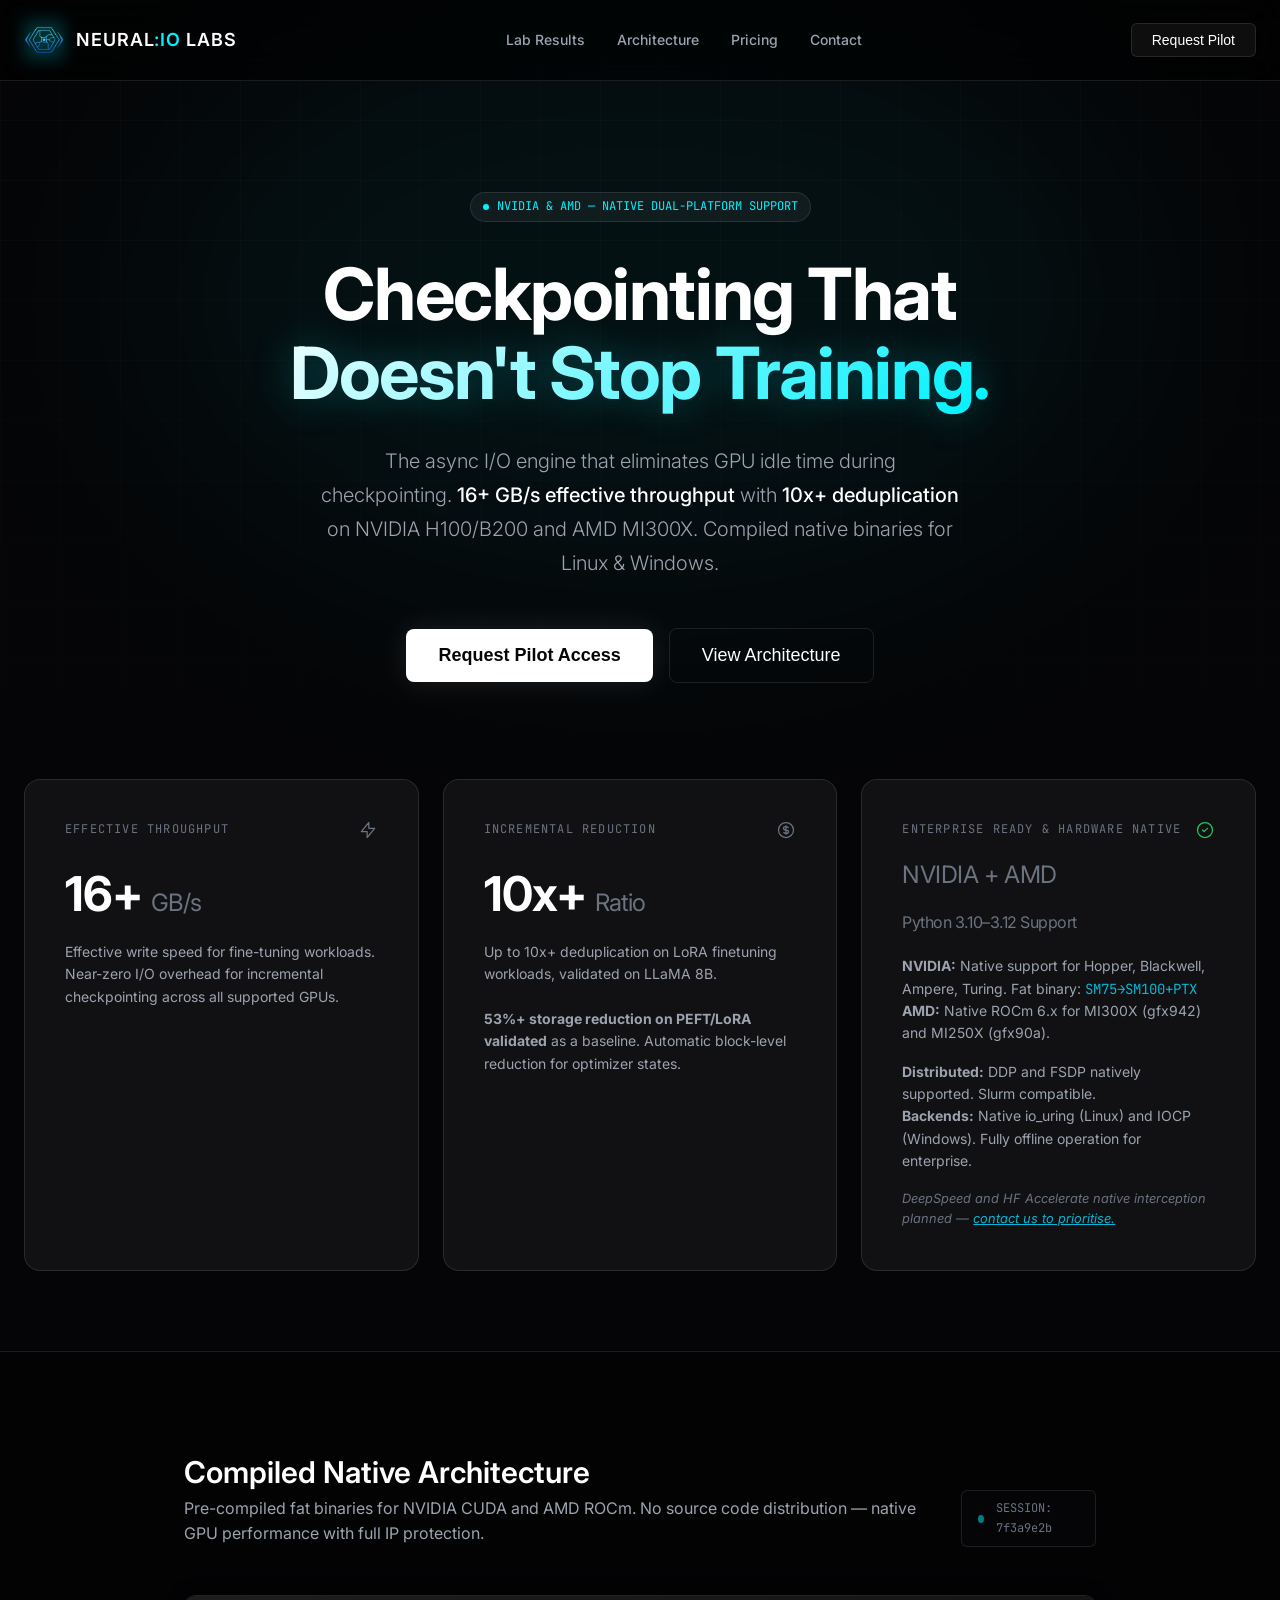
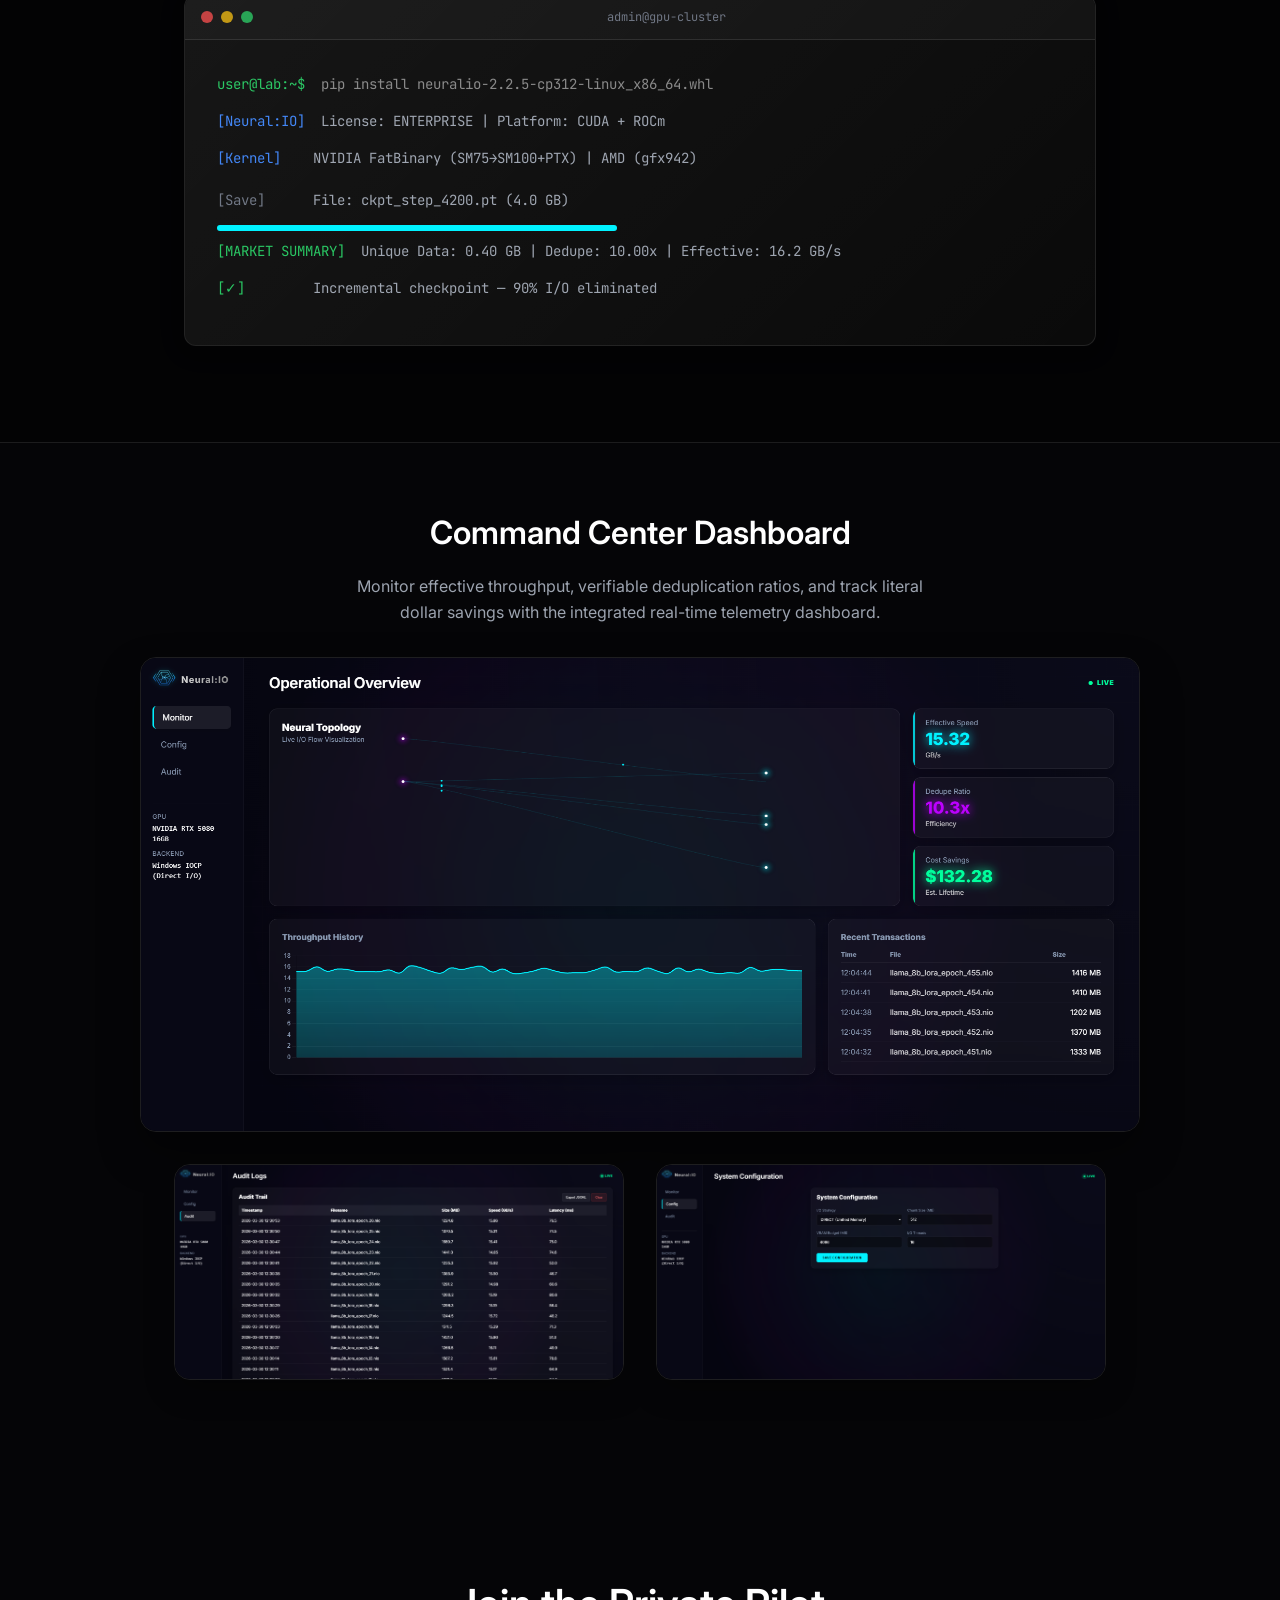
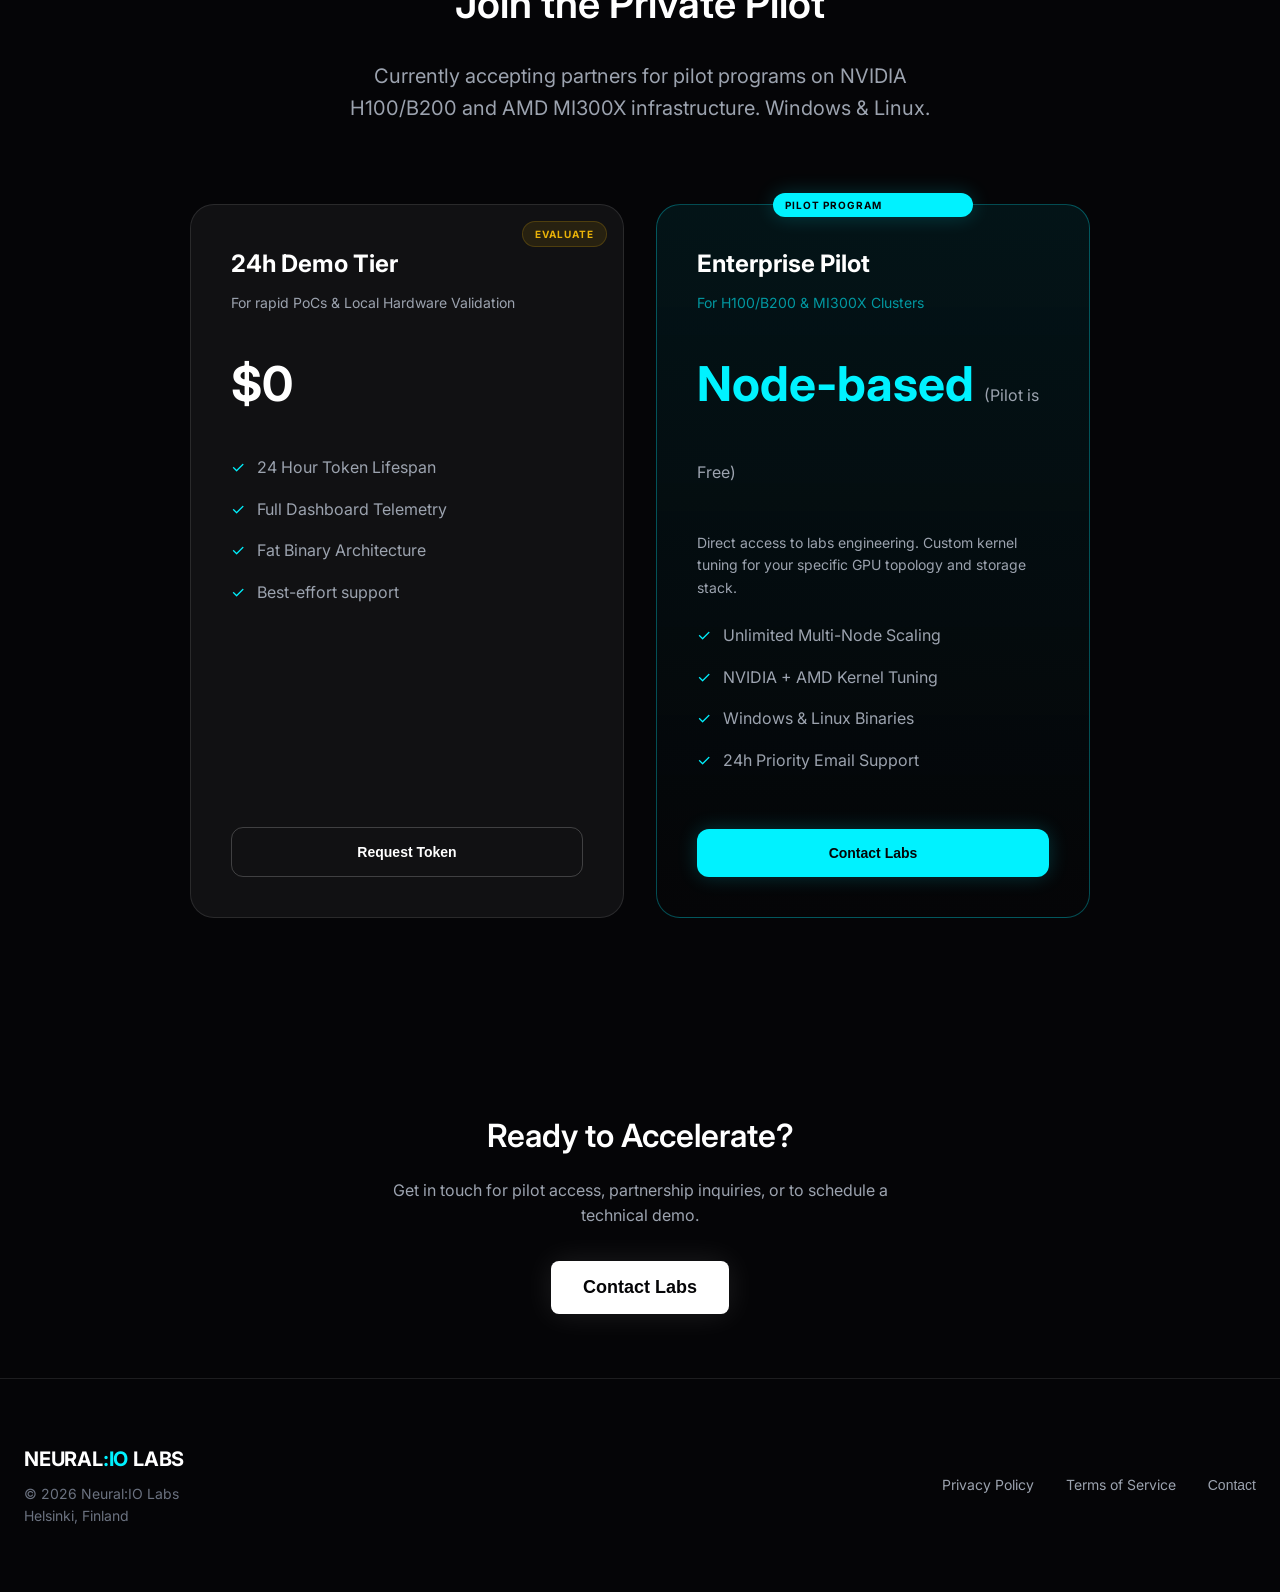
==== index.html @ aef95367 "Fix hero headline, add neuralio.disable/enable(), NEURALIO_DEBUG=1 mode" ====
<!DOCTYPE html>
<html lang="en">

<head>
    <meta charset="UTF-8">
    <meta name="viewport" content="width=device-width, initial-scale=1.0">
    <meta name="description"
        content="Neural:IO — GPU-accelerated checkpointing for AI training. 16+ GB/s effective throughput with 10x deduplication. Native support for NVIDIA (A100–B200), AMD MI300X, Windows & Linux.">
    <meta name="keywords"
        content="AI infrastructure, GPU checkpointing, H100, Blackwell, MI300X, ROCm, AMD, machine learning, deep learning, PyTorch, checkpoint deduplication, Windows GPU">
    <meta name="author" content="Neural:IO Labs">
    <meta name="robots" content="index, follow">

    <!-- Open Graph / Social -->
    <meta property="og:type" content="website">
    <meta property="og:title" content="Neural:IO Labs | The I/O Engine for AI">
    <meta property="og:description"
        content="GPU-accelerated checkpointing with 16+ GB/s effective throughput and 10x deduplication. NVIDIA & AMD native. Windows & Linux.">
    <meta property="og:image" content="assets/og-image.png">

    <!-- Twitter -->
    <meta name="twitter:card" content="summary_large_image">
    <meta name="twitter:title" content="Neural:IO Labs | The I/O Engine for AI">
    <meta name="twitter:description"
        content="16+ GB/s effective checkpointing. 10x deduplication. NVIDIA & AMD native. Zero training overhead.">

    <title>Neural:IO Labs | The I/O Engine for AI</title>

    <!-- Favicon -->
    <link rel="icon" type="image/png" href="assets/logo.png">

    <!-- Fonts -->
    <link rel="preconnect" href="https://fonts.googleapis.com">
    <link rel="preconnect" href="https://fonts.gstatic.com" crossorigin>
    <link
        href="https://fonts.googleapis.com/css2?family=Inter:wght@300;400;500;600;700&family=JetBrains+Mono:wght@400;500&display=swap"
        rel="stylesheet">

    <!-- Styles -->
    <link rel="stylesheet" href="css/style.css">

    <!-- Lightbox Styles -->
    <style>
        .lightbox-overlay {
            display: none;
            position: fixed;
            inset: 0;
            z-index: 9999;
            background: rgba(0, 0, 0, 0.92);
            backdrop-filter: blur(6px);
            align-items: center;
            justify-content: center;
        }
        .lightbox-overlay.active {
            display: flex;
        }
        .lightbox-img-wrap {
            position: relative;
            max-width: min(92vw, 1200px);
            max-height: 90vh;
            display: flex;
            align-items: center;
            justify-content: center;
        }
        .lightbox-img-wrap img {
            max-width: 100%;
            max-height: 88vh;
            border-radius: 0.75rem;
            border: 1px solid rgba(255,255,255,0.15);
            box-shadow: 0 30px 80px rgba(0,0,0,0.6);
            object-fit: contain;
            user-select: none;
        }
        .lightbox-close {
            position: fixed;
            top: 1rem;
            right: 1.2rem;
            background: rgba(255,255,255,0.1);
            border: 1px solid rgba(255,255,255,0.2);
            color: #fff;
            font-size: 1.6rem;
            line-height: 1;
            width: 2.5rem;
            height: 2.5rem;
            border-radius: 50%;
            cursor: pointer;
            display: flex;
            align-items: center;
            justify-content: center;
            transition: background 0.2s;
            z-index: 10001;
        }
        .lightbox-close:hover { background: rgba(255,255,255,0.22); }
        .lightbox-arrow {
            position: fixed;
            top: 50%;
            transform: translateY(-50%);
            background: rgba(255,255,255,0.08);
            border: 1px solid rgba(255,255,255,0.18);
            color: #fff;
            font-size: 1.8rem;
            width: 3rem;
            height: 3rem;
            border-radius: 50%;
            cursor: pointer;
            display: flex;
            align-items: center;
            justify-content: center;
            transition: background 0.2s;
            z-index: 10001;
            user-select: none;
        }
        .lightbox-arrow:hover { background: rgba(255,255,255,0.2); }
        .lightbox-prev { left: 0.8rem; }
        .lightbox-next { right: 0.8rem; }
        .lightbox-counter {
            position: fixed;
            bottom: 1.2rem;
            left: 50%;
            transform: translateX(-50%);
            color: rgba(255,255,255,0.5);
            font-size: 0.85rem;
            letter-spacing: 0.05em;
            font-family: 'JetBrains Mono', monospace;
        }
        .gallery-img {
            cursor: zoom-in;
            transition: transform 0.15s, box-shadow 0.15s;
        }
        .gallery-img:hover {
            transform: scale(1.015);
            box-shadow: 0 20px 50px rgba(0,0,0,0.5) !important;
        }
        @media (max-width: 600px) {
            .lightbox-arrow { width: 2.4rem; height: 2.4rem; font-size: 1.4rem; }
            .lightbox-prev { left: 0.3rem; }
            .lightbox-next { right: 0.3rem; }
        }
    </style>
</head>

<body>
    <!-- Background Effects -->
    <div class="bg-grid"></div>
    <div class="bg-glow"></div>

    <!-- Navigation -->
    <nav class="nav">
        <div class="nav-container">
            <a href="#" class="nav-logo">
                <div class="nav-logo-icon">
                    <div class="nav-logo-glow"></div>
                    <img src="assets/logo.png" alt="Neural:IO Labs Logo">
                </div>
                <span class="nav-logo-text">NEURAL<span>:IO</span> LABS</span>
            </a>

            <div class="nav-links" id="navLinks">
                <a href="#impact">Lab Results</a>
                <a href="#technology">Architecture</a>
                <a href="#pricing">Pricing</a>
                <a href="#contact">Contact</a>
            </div>

            <button class="nav-cta" onclick="openContactModal()" data-track="nav-contact">
                Request Pilot
            </button>

            <button class="nav-mobile-toggle" id="navMobileToggle" aria-label="Toggle menu">
                <span></span>
                <span></span>
                <span></span>
            </button>
        </div>
    </nav>

    <!-- Hero Section -->
    <main class="hero">
        <div class="hero-badge">
            <span class="hero-badge-dot"></span>
            NVIDIA & AMD — NATIVE DUAL-PLATFORM SUPPORT
        </div>

        <h1 class="hero-title">
            Checkpointing That<br>
            <span class="text-gradient glow-text">Doesn't Stop Training.</span>
        </h1>

        <p class="hero-subtitle">
            The async I/O engine that eliminates GPU idle time during checkpointing. <strong>16+ GB/s effective throughput</strong>
            with <strong>10x+ deduplication</strong> on NVIDIA H100/B200 and AMD MI300X.
            Compiled native binaries for Linux &amp; Windows.
        </p>

        <div class="hero-actions">
            <button class="btn-primary" onclick="openContactModal()" data-track="hero-cta">
                Request Pilot Access
            </button>
            <button class="btn-secondary"
                onclick="document.getElementById('technology').scrollIntoView({behavior: 'smooth'})">
                View Architecture
            </button>
        </div>

        <!-- Metrics Grid -->
        <section id="impact" class="metrics">
            <!-- Metric 1: Throughput -->
            <div class="metric-card">
                <div class="metric-header">
                    <span class="metric-label">Effective Throughput</span>
                    <svg class="metric-icon" fill="none" viewBox="0 0 24 24" stroke="currentColor">
                        <path stroke-linecap="round" stroke-linejoin="round" stroke-width="1.5"
                            d="M13 10V3L4 14h7v7l9-11h-7z" />
                    </svg>
                </div>
                <div class="metric-value">16+ <span>GB/s</span></div>
                <p class="metric-description">
                    Effective write speed for fine-tuning workloads. Near-zero I/O overhead for incremental
                    checkpointing across all supported GPUs.
                </p>
            </div>

            <!-- Metric 2: Deduplication -->
            <div class="metric-card">
                <div class="metric-header">
                    <span class="metric-label">Incremental Reduction</span>
                    <svg class="metric-icon" fill="none" viewBox="0 0 24 24" stroke="currentColor">
                        <path stroke-linecap="round" stroke-linejoin="round" stroke-width="1.5"
                            d="M12 8c-1.657 0-3 .895-3 2s1.343 2 3 2 3 .895 3 2-1.343 2-3 2m0-8c1.11 0 2.08.402 2.599 1M12 8V7m0 1v8m0 0v1m0-1c-1.11 0-2.08-.402-2.599-1M21 12a9 9 0 11-18 0 9 9 0 0118 0z" />
                    </svg>
                </div>
                <div class="metric-value">10x+ <span>Ratio</span></div>
                <p class="metric-description">
                    Up to 10x+ deduplication on LoRA finetuning workloads, validated on LLaMA 8B. <br><br>
                    <strong>53%+ storage reduction on PEFT/LoRA validated</strong> as a baseline. Automatic block-level reduction for optimizer states.
                </p>
            </div>

            <!-- Metric 3: Platform Support -->
            <div class="metric-card">
                <div class="metric-header">
                    <span class="metric-label">Enterprise Ready & Hardware Native</span>
                    <svg class="metric-icon" fill="none" viewBox="0 0 24 24" stroke="currentColor"
                        style="color: #22c55e;">
                        <path stroke-linecap="round" stroke-linejoin="round" stroke-width="1.5"
                            d="M9 12l2 2 4-4m6 2a9 9 0 11-18 0 9 9 0 0118 0z" />
                    </svg>
                </div>
                <div class="metric-value" style="font-size: 1.5rem; margin-top: 0.5rem; display: flex; gap: 1rem; flex-wrap: wrap;">
                    <span>NVIDIA + AMD</span>
                    <span style="color: #6b7280; font-size: 1rem; align-self: flex-end; padding-bottom: 0.2rem;">Python 3.10–3.12 Support</span>
                </div>
                <div class="metric-description" style="display: grid; grid-template-columns: repeat(auto-fit, minmax(250px, 1fr)); gap: 1rem; margin-top: 1rem;">
                    <div>
                        <strong>NVIDIA:</strong> Native support for Hopper, Blackwell, Ampere, Turing. Fat binary: <span style="font-family:'JetBrains Mono',monospace; color:#06b6d4;">SM75→SM100+PTX</span><br>
                        <strong>AMD:</strong> Native ROCm 6.x for MI300X (gfx942) and MI250X (gfx90a).
                    </div>
                    <div>
                        <strong>Distributed:</strong> DDP and FSDP natively supported. Slurm compatible.<br>
                        <strong>Backends:</strong> Native io_uring (Linux) and IOCP (Windows). Fully offline operation for enterprise.
                    </div>
                </div>
                <div style="margin-top: 1rem; font-size: 0.8rem; color: #6b7280;">
                    <em>DeepSpeed and HF Accelerate native interception planned — <a href="#contact" style="color:#06b6d4;">contact us to prioritise.</a></em>
                </div>
            </div>
        </section>
    </main>

    <!-- Technology Section -->
    <section id="technology" class="technology">
        <div class="technology-container">
            <div class="technology-header">
                <div>
                    <h2 class="technology-title">Compiled Native Architecture</h2>
                    <p class="technology-subtitle">Pre-compiled fat binaries for NVIDIA CUDA and AMD ROCm. No source
                        code distribution — native GPU performance with full IP protection.</p>
                </div>
                <div class="technology-log">
                    <span class="technology-log-dot"></span>
                    SESSION: 7f3a9e2b
                </div>
            </div>

            <!-- Terminal Demo -->
            <div class="terminal">
                <div class="terminal-header">
                    <div class="terminal-dots">
                        <div class="terminal-dot red"></div>
                        <div class="terminal-dot yellow"></div>
                        <div class="terminal-dot green"></div>
                    </div>
                    <span class="terminal-title">admin@gpu-cluster</span>
                </div>

                <div class="terminal-body">
                    <div class="terminal-line">
                        <span class="terminal-prompt">user@lab:~$</span>
                        <span class="terminal-command">pip install neuralio-2.2.5-cp312-linux_x86_64.whl</span>
                    </div>

                    <div class="terminal-line">
                        <span class="terminal-label blue">[Neural:IO]</span>
                        <span class="terminal-value">License: <span class="green">ENTERPRISE</span> | Platform: <span
                                class="white">CUDA + ROCm</span></span>
                    </div>

                    <div class="terminal-line">
                        <span class="terminal-label blue">[Kernel]</span>
                        <span class="terminal-value">NVIDIA FatBinary <span class="white">(SM75→SM100+PTX)</span> | AMD
                            <span class="white">(gfx942)</span></span>
                    </div>

                    <div class="terminal-line" style="margin-top: 1rem;">
                        <span class="terminal-label gray">[Save]</span>
                        <span class="terminal-value">File: <span class="cyan">ckpt_step_4200.pt</span> (4.0 GB)</span>
                    </div>

                    <div class="terminal-progress">
                        <div class="terminal-progress-bar"></div>
                    </div>

                    <div class="terminal-line">
                        <span class="terminal-label green">[MARKET SUMMARY]</span>
                        <span class="terminal-value">Unique Data: <span class="white">0.40 GB</span> | Dedupe: <span
                                class="bold">10.00x</span> | Effective: <span class="green">16.2 GB/s</span></span>
                    </div>

                    <div class="terminal-line">
                        <span class="terminal-label green">[✓]</span>
                        <span class="terminal-value">Incremental checkpoint — <span class="green">90% I/O
                                eliminated</span></span>
                    </div>
                </div>
            </div>
        </div>
    </section>

    <!-- Dashboard Section -->
    <section id="dashboard" style="padding: 4rem 1.5rem; text-align: center; max-width: 1200px; margin: 0 auto;">
        <h2 style="font-size: 2rem; font-weight: 600; margin-bottom: 1rem;">Command Center Dashboard</h2>
        <p style="color: #9ca3af; margin-bottom: 2rem; max-width: 600px; margin-left: auto; margin-right: auto;">
            Monitor effective throughput, verifiable deduplication ratios, and track literal dollar savings with the integrated real-time telemetry dashboard.
        </p>
        
        <div style="display: flex; flex-direction: column; gap: 2rem; align-items: center;">
            <img src="assets/neuralio_dashboard.png" alt="Neural:IO Live Monitor Dashboard" class="gallery-img" data-gallery="0" style="width: 100%; max-width: 1000px; border-radius: 1rem; border: 1px solid rgba(255,255,255,0.1); box-shadow: 0 20px 40px rgba(0,0,0,0.4);">
            <div style="display: flex; gap: 2rem; justify-content: center; width: 100%; max-width: 1000px; flex-wrap: wrap;">
                <img src="assets/neuralio_audit.png" alt="Neural:IO Audit Trail" class="gallery-img" data-gallery="1" style="width: 100%; max-width: 450px; border-radius: 1rem; border: 1px solid rgba(255,255,255,0.1); box-shadow: 0 10px 30px rgba(0,0,0,0.3); flex: 1 1 400px;">
                <img src="assets/neuralio_config.png" alt="Neural:IO Deep Configuration" class="gallery-img" data-gallery="2" style="width: 100%; max-width: 450px; border-radius: 1rem; border: 1px solid rgba(255,255,255,0.1); box-shadow: 0 10px 30px rgba(0,0,0,0.3); flex: 1 1 400px;">
            </div>
        </div>
    </section>

    <!-- Pricing Section -->
    <section id="pricing" class="pricing">
        <div class="pricing-header">
            <h2 class="pricing-title">Join the Private Pilot</h2>
            <p class="pricing-subtitle">Currently accepting partners for pilot programs on NVIDIA H100/B200 and AMD
                MI300X infrastructure. Windows & Linux.</p>
        </div>

        <div class="pricing-grid">
            <!-- 24h Demo Tier -->
            <div class="pricing-card">
                <span class="pricing-badge">Evaluate</span>
                <h3 class="pricing-name">24h Demo Tier</h3>
                <p class="pricing-description">For rapid PoCs & Local Hardware Validation</p>
                <div class="pricing-price">$0</div>
                <ul class="pricing-features">
                    <li>24 Hour Token Lifespan</li>
                    <li>Full Dashboard Telemetry</li>
                    <li>Fat Binary Architecture</li>
                    <li>Best-effort support</li>
                </ul>
                <button class="pricing-btn outline" onclick="openContactModal()" data-track="pricing-sandbox">
                    Request Token
                </button>
            </div>

            <!-- Enterprise Pilot -->
            <div class="pricing-card featured">
                <span class="pricing-badge">Pilot Program</span>
                <h3 class="pricing-name">Enterprise Pilot</h3>
                <p class="pricing-description">For H100/B200 & MI300X Clusters</p>
                <div class="pricing-price">Node-based <span>(Pilot is Free)</span></div>
                <p class="pricing-note">Direct access to labs engineering. Custom kernel tuning for your specific GPU
                    topology and storage stack.</p>
                <ul class="pricing-features">
                    <li>Unlimited Multi-Node Scaling</li>
                    <li>NVIDIA + AMD Kernel Tuning</li>
                    <li>Windows & Linux Binaries</li>
                    <li>24h Priority Email Support</li>
                </ul>
                <button class="pricing-btn primary" onclick="openContactModal()" data-track="pricing-enterprise">
                    Contact Labs
                </button>
            </div>
        </div>
    </section>

    <!-- Contact Section -->
    <section id="contact" style="padding: 4rem 1.5rem; text-align: center;">
        <h2 style="font-size: 2rem; font-weight: 600; margin-bottom: 1rem;">Ready to Accelerate?</h2>
        <p style="color: #9ca3af; margin-bottom: 2rem; max-width: 500px; margin-left: auto; margin-right: auto;">
            Get in touch for pilot access, partnership inquiries, or to schedule a technical demo.
        </p>
        <button class="btn-primary" onclick="openContactModal()" data-track="footer-cta" style="width: auto;">
            Contact Labs
        </button>
    </section>

    <!-- Footer -->
    <footer class="footer">
        <div class="footer-container">
            <div>
                <div class="footer-brand">NEURAL<span>:IO</span> LABS</div>
                <div class="footer-info">
                    &copy; 2026 Neural:IO Labs<br>
                    Helsinki, Finland
                </div>
            </div>
            <div class="footer-links">
                <a href="privacy.html">Privacy Policy</a>
                <a href="terms.html">Terms of Service</a>
                <button onclick="openContactModal()">Contact</button>
            </div>
        </div>
    </footer>

    <!-- Contact Modal -->
    <div id="contactModal" class="modal">
        <div class="modal-backdrop" onclick="closeContactModal()"></div>
        <div class="modal-content">
            <h3 class="modal-title">Contact Labs</h3>
            <p class="modal-subtitle">Direct line for pilot access & partnership inquiries.</p>

            <div class="modal-email" onclick="copyEmail()">
                <code id="contactEmail">tuomas@neuralio-labs.com</code>
                <svg fill="none" viewBox="0 0 24 24" stroke="currentColor">
                    <path stroke-linecap="round" stroke-linejoin="round" stroke-width="2"
                        d="M8 16H6a2 2 0 01-2-2V6a2 2 0 012-2h8a2 2 0 012 2v2m-6 12h8a2 2 0 002-2v-8a2 2 0 00-2-2h-8a2 2 0 00-2 2v8a2 2 0 002 2z" />
                </svg>
            </div>

            <div class="modal-actions">
                <a href="mailto:tuomas@neuralio-labs.com" class="modal-btn-primary">
                    Open Mail App
                </a>
                <button onclick="closeContactModal()" class="modal-btn-secondary">
                    Close
                </button>
            </div>

            <div id="copyFeedback" class="modal-feedback">Copied to clipboard!</div>
        </div>
    </div>

    <!-- Lightbox HTML -->
    <div class="lightbox-overlay" id="lightbox" role="dialog" aria-modal="true" aria-label="Image viewer">
        <button class="lightbox-close" id="lightboxClose" aria-label="Close">&times;</button>
        <button class="lightbox-arrow lightbox-prev" id="lightboxPrev" aria-label="Previous">&#8249;</button>
        <div class="lightbox-img-wrap">
            <img id="lightboxImg" src="" alt="Dashboard screenshot">
        </div>
        <button class="lightbox-arrow lightbox-next" id="lightboxNext" aria-label="Next">&#8250;</button>
        <div class="lightbox-counter" id="lightboxCounter"></div>
    </div>

    <!-- JavaScript -->
    <script src="js/main.js"></script>

    <!-- Lightbox JS -->
    <script>
    (function() {
        const images = [
            { src: 'assets/neuralio_dashboard.png', alt: 'Neural:IO Live Monitor Dashboard' },
            { src: 'assets/neuralio_audit.png',     alt: 'Neural:IO Audit Trail' },
            { src: 'assets/neuralio_config.png',    alt: 'Neural:IO Configuration' }
        ];

        let current = 0;
        const overlay   = document.getElementById('lightbox');
        const img       = document.getElementById('lightboxImg');
        const counter   = document.getElementById('lightboxCounter');
        const btnClose  = document.getElementById('lightboxClose');
        const btnPrev   = document.getElementById('lightboxPrev');
        const btnNext   = document.getElementById('lightboxNext');

        function show(idx) {
            current = (idx + images.length) % images.length;
            img.src = images[current].src;
            img.alt = images[current].alt;
            counter.textContent = (current + 1) + ' / ' + images.length;
        }

        function open(idx) {
            show(idx);
            overlay.classList.add('active');
            document.body.style.overflow = 'hidden';
        }

        function close() {
            overlay.classList.remove('active');
            document.body.style.overflow = '';
        }

        // Wire gallery images
        document.querySelectorAll('.gallery-img').forEach(function(el) {
            el.addEventListener('click', function() {
                open(parseInt(this.dataset.gallery, 10));
            });
        });

        btnClose.addEventListener('click', close);
        btnPrev.addEventListener('click', function() { show(current - 1); });
        btnNext.addEventListener('click', function() { show(current + 1); });

        // Click backdrop to close
        overlay.addEventListener('click', function(e) {
            if (e.target === overlay) close();
        });

        // Keyboard navigation
        document.addEventListener('keydown', function(e) {
            if (!overlay.classList.contains('active')) return;
            if (e.key === 'ArrowLeft')  show(current - 1);
            if (e.key === 'ArrowRight') show(current + 1);
            if (e.key === 'Escape')     close();
        });

        // Touch swipe for mobile
        let touchStartX = 0;
        overlay.addEventListener('touchstart', function(e) {
            touchStartX = e.changedTouches[0].screenX;
        }, { passive: true });
        overlay.addEventListener('touchend', function(e) {
            const dx = e.changedTouches[0].screenX - touchStartX;
            if (Math.abs(dx) > 50) dx < 0 ? show(current + 1) : show(current - 1);
        }, { passive: true });
    })();
    </script>
</body>

</html>
---- css/style.css ----
/* ============================================
   NEURAL:IO LABS - Premium Website Styles
   ============================================ */

/* === CSS Variables === */
:root {
    --color-bg: #050507;
    --color-bg-card: rgba(255, 255, 255, 0.05);
    --color-border: rgba(255, 255, 255, 0.1);
    --color-cyan: #00F2FF;
    --color-cyan-dark: #003840;
    --color-cyan-glow: rgba(0, 242, 255, 0.3);
    --color-text: #ffffff;
    --color-text-muted: #9ca3af;
    --color-text-dimmed: #6b7280;
    --font-sans: 'Inter', -apple-system, BlinkMacSystemFont, 'Segoe UI', sans-serif;
    --font-mono: 'JetBrains Mono', 'Fira Code', monospace;
    --transition-fast: 150ms ease;
    --transition-normal: 300ms ease;
    --shadow-glow: 0 0 40px var(--color-cyan-glow);
    --shadow-card: 0 4px 24px rgba(0, 0, 0, 0.4);
}

/* === Reset & Base === */
*,
*::before,
*::after {
    box-sizing: border-box;
    margin: 0;
    padding: 0;
}

html {
    scroll-behavior: smooth;
    -webkit-font-smoothing: antialiased;
    -moz-osx-font-smoothing: grayscale;
}

body {
    font-family: var(--font-sans);
    background-color: var(--color-bg);
    color: var(--color-text);
    line-height: 1.6;
    overflow-x: hidden;
}

::selection {
    background: rgba(0, 242, 255, 0.3);
}

/* === Scrollbar === */
::-webkit-scrollbar {
    width: 6px;
}

::-webkit-scrollbar-track {
    background: var(--color-bg);
}

::-webkit-scrollbar-thumb {
    background: #222;
    border-radius: 3px;
}

::-webkit-scrollbar-thumb:hover {
    background: var(--color-cyan);
}

/* === Background Effects === */
.bg-grid {
    position: fixed;
    inset: 0;
    z-index: -1;
    pointer-events: none;
    background-size: 60px 60px;
    background-image:
        linear-gradient(to right, rgba(255, 255, 255, 0.02) 1px, transparent 1px),
        linear-gradient(to bottom, rgba(255, 255, 255, 0.02) 1px, transparent 1px);
    mask-image: linear-gradient(to bottom, black 20%, transparent 100%);
    -webkit-mask-image: linear-gradient(to bottom, black 20%, transparent 100%);
}

.bg-glow {
    position: fixed;
    top: 0;
    left: 50%;
    transform: translateX(-50%);
    width: 1000px;
    height: 600px;
    background: rgba(0, 242, 255, 0.05);
    filter: blur(120px);
    border-radius: 50%;
    z-index: -1;
    pointer-events: none;
}

/* === Typography === */
.text-gradient {
    background: linear-gradient(135deg, #fff 0%, var(--color-cyan) 100%);
    -webkit-background-clip: text;
    -webkit-text-fill-color: transparent;
    background-clip: text;
}

.glow-text {
    text-shadow: var(--shadow-glow);
}

.font-mono {
    font-family: var(--font-mono);
}

/* === Navigation === */
.nav {
    position: fixed;
    top: 0;
    left: 0;
    right: 0;
    z-index: 50;
    backdrop-filter: blur(20px);
    -webkit-backdrop-filter: blur(20px);
    border-bottom: 1px solid var(--color-border);
    background: rgba(0, 0, 0, 0.6);
}

.nav-container {
    max-width: 1280px;
    margin: 0 auto;
    padding: 0 1.5rem;
    height: 80px;
    display: flex;
    justify-content: space-between;
    align-items: center;
}

.nav-logo {
    display: flex;
    align-items: center;
    gap: 0.75rem;
    cursor: pointer;
    text-decoration: none;
}

.nav-logo-icon {
    position: relative;
    width: 40px;
    height: 40px;
    display: flex;
    align-items: center;
    justify-content: center;
}

.nav-logo-glow {
    position: absolute;
    inset: 0;
    background: var(--color-cyan);
    opacity: 0.2;
    filter: blur(8px);
    transition: opacity var(--transition-normal);
}

.nav-logo:hover .nav-logo-glow {
    opacity: 1;
}

.nav-logo-icon img {
    width: 40px;
    height: 40px;
    position: relative;
    z-index: 1;
    object-fit: contain;
}

.nav-logo-text {
    font-size: 1.125rem;
    font-weight: 600;
    letter-spacing: 0.05em;
    color: #ffffff;
}

.nav-logo-text span {
    color: var(--color-cyan);
}

.nav-links {
    display: none;
    gap: 2rem;
    font-size: 0.875rem;
    font-weight: 500;
}

.nav-links a {
    color: var(--color-text-muted);
    text-decoration: none;
    transition: color var(--transition-fast);
}

.nav-links a:hover {
    color: var(--color-text);
}

.nav-links.active {
    display: flex;
    flex-direction: column;
    position: absolute;
    top: 80px;
    left: 0;
    right: 0;
    background: rgba(0, 0, 0, 0.95);
    backdrop-filter: blur(20px);
    -webkit-backdrop-filter: blur(20px);
    padding: 2rem;
    border-bottom: 1px solid var(--color-border);
    animation: slideDown 0.3s ease forwards;
}

@keyframes slideDown {
    from { opacity: 0; transform: translateY(-10px); }
    to { opacity: 1; transform: translateY(0); }
}

.nav-cta {
    padding: 0.5rem 1.25rem;
    font-size: 0.875rem;
    font-weight: 500;
    border: 1px solid var(--color-border);
    background: var(--color-bg-card);
    color: var(--color-text);
    border-radius: 6px;
    cursor: pointer;
    transition: all var(--transition-fast);
}

.nav-cta:hover {
    background: var(--color-text);
    color: var(--color-bg);
    border-color: var(--color-text);
}

/* Mobile menu toggle */
.nav-mobile-toggle {
    display: flex;
    flex-direction: column;
    gap: 5px;
    background: none;
    border: none;
    cursor: pointer;
    padding: 0.5rem;
}

.nav-mobile-toggle span {
    width: 24px;
    height: 2px;
    background: var(--color-text);
    transition: all var(--transition-fast);
}

/* === Hero Section === */
.hero {
    padding: 10rem 1.5rem 5rem;
    max-width: 1280px;
    margin: 0 auto;
    text-align: center;
}

.hero-badge {
    display: inline-flex;
    align-items: center;
    gap: 0.5rem;
    padding: 0.25rem 0.75rem;
    border-radius: 9999px;
    border: 1px solid var(--color-border);
    background: var(--color-bg-card);
    font-size: 0.75rem;
    font-family: var(--font-mono);
    color: var(--color-cyan);
    margin-bottom: 2rem;
}

.hero-badge-dot {
    width: 6px;
    height: 6px;
    border-radius: 50%;
    background: var(--color-cyan);
    animation: pulse 2s infinite;
}

@keyframes pulse {

    0%,
    100% {
        opacity: 1;
    }

    50% {
        opacity: 0.5;
    }
}

.hero-title {
    font-size: clamp(2.5rem, 8vw, 4.5rem);
    font-weight: 700;
    line-height: 1.1;
    letter-spacing: -0.02em;
    margin-bottom: 2rem;
}

.hero-subtitle {
    font-size: 1.25rem;
    color: var(--color-text-muted);
    max-width: 640px;
    margin: 0 auto 3rem;
    font-weight: 300;
    line-height: 1.7;
}

.hero-subtitle strong {
    color: var(--color-text);
    font-weight: 500;
}

.hero-actions {
    display: flex;
    flex-direction: column;
    gap: 1rem;
    justify-content: center;
    align-items: center;
    margin-bottom: 6rem;
}

.btn-primary {
    padding: 1rem 2rem;
    background: var(--color-text);
    color: var(--color-bg);
    font-weight: 600;
    font-size: 1.125rem;
    border: none;
    border-radius: 8px;
    cursor: pointer;
    transition: all var(--transition-fast);
    box-shadow: 0 0 30px rgba(255, 255, 255, 0.1);
    width: 100%;
    max-width: 300px;
}

.btn-primary:hover {
    background: #e5e5e5;
    transform: translateY(-2px);
}

.btn-secondary {
    padding: 1rem 2rem;
    background: transparent;
    color: var(--color-text);
    font-weight: 500;
    font-size: 1.125rem;
    border: 1px solid var(--color-border);
    border-radius: 8px;
    cursor: pointer;
    transition: all var(--transition-fast);
    width: 100%;
    max-width: 300px;
}

.btn-secondary:hover {
    background: var(--color-bg-card);
}

/* === Metrics Grid === */
.metrics {
    display: grid;
    grid-template-columns: 1fr;
    gap: 1.5rem;
}

.metric-card {
    padding: 2rem;
    border-radius: 1rem;
    background: var(--color-bg-card);
    border: 1px solid var(--color-border);
    transition: border-color var(--transition-normal);
    text-align: left;
}

.metric-card:hover {
    border-color: rgba(0, 242, 255, 0.2);
}

.metric-header {
    display: flex;
    justify-content: space-between;
    align-items: flex-start;
    margin-bottom: 1rem;
}

.metric-label {
    font-size: 0.75rem;
    font-family: var(--font-mono);
    text-transform: uppercase;
    letter-spacing: 0.1em;
    color: var(--color-text-dimmed);
}

.metric-icon {
    width: 20px;
    height: 20px;
    color: var(--color-text-dimmed);
    transition: color var(--transition-fast);
}

.metric-card:hover .metric-icon {
    color: var(--color-cyan);
}

.metric-value {
    font-size: 3rem;
    font-weight: 700;
    margin-bottom: 0.5rem;
    letter-spacing: -0.02em;
}

.metric-value span {
    font-size: 1.5rem;
    font-weight: 400;
    color: var(--color-text-dimmed);
}

.metric-description {
    font-size: 0.875rem;
    color: var(--color-text-muted);
    line-height: 1.6;
}

/* === Technology Section === */
.technology {
    padding: 6rem 0;
    background: rgba(0, 0, 0, 0.4);
    border-top: 1px solid var(--color-border);
    border-bottom: 1px solid var(--color-border);
}

.technology-container {
    max-width: 960px;
    margin: 0 auto;
    padding: 0 1.5rem;
}

.technology-header {
    display: flex;
    flex-direction: column;
    gap: 1.5rem;
    margin-bottom: 3rem;
}

.technology-title {
    font-size: 1.875rem;
    font-weight: 600;
}

.technology-subtitle {
    color: var(--color-text-muted);
}

.technology-log {
    display: flex;
    align-items: center;
    gap: 0.75rem;
    font-size: 0.75rem;
    font-family: var(--font-mono);
    color: var(--color-text-dimmed);
    border: 1px solid var(--color-border);
    padding: 0.5rem 1rem;
    border-radius: 6px;
    background: var(--color-bg);
    width: fit-content;
}

.technology-log-dot {
    width: 8px;
    height: 8px;
    border-radius: 50%;
    background: rgba(0, 242, 255, 0.5);
    animation: pulse 2s infinite;
}

/* Terminal */
.terminal {
    border-radius: 0.75rem;
    overflow: hidden;
    border: 1px solid var(--color-border);
    background: #0A0A0A;
    box-shadow: var(--shadow-card);
    position: relative;
}

.terminal::before {
    content: '';
    position: absolute;
    inset: 0;
    background: linear-gradient(135deg, rgba(255, 255, 255, 0.05), transparent);
    pointer-events: none;
}

.terminal-header {
    display: flex;
    align-items: center;
    padding: 0.75rem 1rem;
    background: #111;
    border-bottom: 1px solid var(--color-border);
}

.terminal-dots {
    display: flex;
    gap: 0.5rem;
}

.terminal-dot {
    width: 12px;
    height: 12px;
    border-radius: 50%;
}

.terminal-dot.red {
    background: rgba(239, 68, 68, 0.8);
}

.terminal-dot.yellow {
    background: rgba(234, 179, 8, 0.8);
}

.terminal-dot.green {
    background: rgba(34, 197, 94, 0.8);
}

.terminal-title {
    margin: 0 auto;
    font-size: 0.75rem;
    font-family: var(--font-mono);
    color: var(--color-text-dimmed);
}

.terminal-body {
    padding: 1.5rem;
    font-family: var(--font-mono);
    font-size: 0.75rem;
    line-height: 1.6;
    overflow-x: auto;
}

.terminal-line {
    display: flex;
    gap: 1rem;
    margin-bottom: 0.75rem;
}

.terminal-prompt {
    color: #22c55e;
}

.terminal-command {
    opacity: 0.5;
}

.terminal-label {
    min-width: 80px;
}

.terminal-label.blue {
    color: #3b82f6;
}

.terminal-label.gray {
    color: var(--color-text-dimmed);
}

.terminal-label.green {
    color: #22c55e;
}

.terminal-value {
    color: var(--color-text-muted);
}

.terminal-value.cyan {
    color: var(--color-cyan);
}

.terminal-value.white {
    color: var(--color-text);
}

.terminal-value.green {
    color: #22c55e;
}

.terminal-value.bold {
    font-weight: 700;
    color: var(--color-text);
}

.terminal-progress {
    position: relative;
    width: 100%;
    max-width: 400px;
    height: 6px;
    background: #1f1f1f;
    border-radius: 3px;
    overflow: hidden;
    margin: 0.5rem 0;
}

.terminal-progress-bar {
    position: absolute;
    inset: 0;
    background: var(--color-cyan);
    width: 0;
    animation: progress 1.2s ease-out forwards;
}

@keyframes progress {
    to {
        width: 100%;
    }
}

/* === Pricing Section === */
.pricing {
    padding: 8rem 1.5rem;
    max-width: 1280px;
    margin: 0 auto;
}

.pricing-header {
    text-align: center;
    margin-bottom: 5rem;
}

.pricing-title {
    font-size: 2.5rem;
    font-weight: 600;
    margin-bottom: 1.5rem;
}

.pricing-subtitle {
    font-size: 1.25rem;
    color: var(--color-text-muted);
    max-width: 640px;
    margin: 0 auto;
}

.pricing-grid {
    display: grid;
    grid-template-columns: 1fr;
    gap: 2rem;
    max-width: 900px;
    margin: 0 auto;
}

.pricing-card {
    padding: 2.5rem;
    border-radius: 1.5rem;
    background: var(--color-bg-card);
    border: 1px solid var(--color-border);
    display: flex;
    flex-direction: column;
    position: relative;
    overflow: visible;
    transition: background var(--transition-normal);
}

.pricing-card:hover {
    background: rgba(255, 255, 255, 0.08);
}

.pricing-card.featured {
    background: linear-gradient(180deg, rgba(0, 56, 64, 0.3), var(--color-bg));
    border-color: rgba(0, 242, 255, 0.3);
}

.pricing-badge {
    position: absolute;
    top: 1rem;
    right: 1rem;
    font-size: 0.625rem;
    font-weight: 700;
    letter-spacing: 0.1em;
    text-transform: uppercase;
    padding: 0.25rem 0.75rem;
    border-radius: 9999px;
    background: rgba(234, 179, 8, 0.1);
    color: #eab308;
    border: 1px solid rgba(234, 179, 8, 0.2);
}

.pricing-card.featured .pricing-badge {
    position: absolute;
    top: -12px;
    left: 50%;
    transform: translateX(-50%);
    background: var(--color-cyan);
    color: var(--color-bg);
    box-shadow: 0 0 20px rgba(0, 242, 255, 0.2);
    border: none;
}

.pricing-name {
    font-size: 1.5rem;
    font-weight: 700;
    margin-bottom: 0.5rem;
}

.pricing-description {
    font-size: 0.875rem;
    color: var(--color-text-muted);
    margin-bottom: 2rem;
}

.pricing-card.featured .pricing-description {
    color: rgba(0, 242, 255, 0.6);
}

.pricing-price {
    font-size: 3rem;
    font-weight: 700;
    margin-bottom: 2rem;
}

.pricing-card.featured .pricing-price {
    color: var(--color-cyan);
}

.pricing-price span {
    font-size: 1rem;
    font-weight: 400;
    color: var(--color-text-muted);
}

.pricing-note {
    font-size: 0.875rem;
    color: var(--color-text-muted);
    margin-bottom: 1.5rem;
}

.pricing-features {
    list-style: none;
    margin-bottom: 2.5rem;
    flex-grow: 1;
}

.pricing-features li {
    display: flex;
    align-items: center;
    gap: 0.75rem;
    margin-bottom: 1rem;
    color: var(--color-text-muted);
}

.pricing-features li::before {
    content: '✓';
    color: var(--color-cyan);
}

.pricing-btn {
    width: 100%;
    padding: 1rem;
    font-size: 0.875rem;
    font-weight: 600;
    border-radius: 0.75rem;
    cursor: pointer;
    transition: all var(--transition-fast);
    text-align: center;
    text-decoration: none;
}

.pricing-btn.outline {
    background: transparent;
    border: 1px solid rgba(255, 255, 255, 0.2);
    color: var(--color-text);
}

.pricing-btn.outline:hover {
    background: var(--color-text);
    color: var(--color-bg);
}

.pricing-btn.primary {
    background: var(--color-cyan);
    border: none;
    color: var(--color-bg);
    box-shadow: 0 0 20px rgba(0, 242, 255, 0.2);
}

.pricing-btn.primary:hover {
    background: #00dbe6;
}

/* === Footer === */
.footer {
    border-top: 1px solid var(--color-border);
    padding: 4rem 1.5rem;
}

.footer-container {
    max-width: 1280px;
    margin: 0 auto;
    display: flex;
    flex-direction: column;
    gap: 2rem;
    align-items: center;
    text-align: center;
}

.footer-brand {
    font-size: 1.25rem;
    font-weight: 700;
    letter-spacing: -0.01em;
    margin-bottom: 0.5rem;
}

.footer-brand span {
    color: var(--color-cyan);
}

.footer-info {
    font-size: 0.875rem;
    color: var(--color-text-dimmed);
    line-height: 1.6;
}

.footer-links {
    display: flex;
    gap: 2rem;
}

.footer-links a,
.footer-links button {
    font-size: 0.875rem;
    color: var(--color-text-muted);
    text-decoration: none;
    background: none;
    border: none;
    cursor: pointer;
    transition: color var(--transition-fast);
}

.footer-links a:hover,
.footer-links button:hover {
    color: var(--color-text);
}

/* === Modal === */
.modal {
    position: fixed;
    inset: 0;
    z-index: 100;
    display: none;
    align-items: center;
    justify-content: center;
}

.modal.active {
    display: flex;
}

.modal-backdrop {
    position: absolute;
    inset: 0;
    background: rgba(0, 0, 0, 0.8);
    backdrop-filter: blur(4px);
}

.modal-content {
    position: relative;
    width: 100%;
    max-width: 420px;
    margin: 1rem;
    background: #0A0A0A;
    border: 1px solid var(--color-border);
    border-radius: 1rem;
    padding: 2rem;
    box-shadow: var(--shadow-card);
}

.modal-title {
    font-size: 1.5rem;
    font-weight: 700;
    margin-bottom: 0.5rem;
}

.modal-subtitle {
    font-size: 0.875rem;
    color: var(--color-text-muted);
    margin-bottom: 1.5rem;
}

.modal-email {
    background: var(--color-bg-card);
    border: 1px solid var(--color-border);
    border-radius: 0.5rem;
    padding: 1rem;
    display: flex;
    align-items: center;
    justify-content: space-between;
    gap: 1rem;
    margin-bottom: 1.5rem;
    cursor: pointer;
    transition: border-color var(--transition-fast);
}

.modal-email:hover {
    border-color: rgba(0, 242, 255, 0.3);
}

.modal-email code {
    font-family: var(--font-mono);
    font-size: 0.875rem;
    color: var(--color-cyan);
    word-break: break-all;
}

.modal-email svg {
    width: 16px;
    height: 16px;
    color: var(--color-text-dimmed);
    flex-shrink: 0;
    transition: color var(--transition-fast);
}

.modal-email:hover svg {
    color: var(--color-text);
}

.modal-actions {
    display: flex;
    gap: 0.75rem;
}

.modal-actions a,
.modal-actions button {
    flex: 1;
    padding: 0.75rem;
    font-size: 0.875rem;
    font-weight: 600;
    border-radius: 0.5rem;
    cursor: pointer;
    text-align: center;
    text-decoration: none;
    transition: all var(--transition-fast);
}

.modal-btn-primary {
    background: var(--color-text);
    color: var(--color-bg);
    border: none;
}

.modal-btn-primary:hover {
    background: #e5e5e5;
}

.modal-btn-secondary {
    background: transparent;
    border: 1px solid var(--color-border);
    color: var(--color-text);
}

.modal-btn-secondary:hover {
    background: var(--color-bg-card);
}

.modal-feedback {
    position: absolute;
    bottom: 1rem;
    left: 50%;
    transform: translateX(-50%);
    font-size: 0.75rem;
    color: #22c55e;
    opacity: 0;
    transition: opacity var(--transition-fast);
    pointer-events: none;
}

.modal-feedback.visible {
    opacity: 1;
}

/* === Responsive === */
@media (min-width: 640px) {
    .hero-actions {
        flex-direction: row;
    }

    .btn-primary,
    .btn-secondary {
        width: auto;
    }

    .terminal-body {
        padding: 2rem;
        font-size: 0.875rem;
        line-height: 1.8;
    }
}

@media (min-width: 768px) {
    .nav-links {
        display: flex;
        position: static;
        flex-direction: row;
        background: transparent;
        padding: 0;
        border: none;
        animation: none;
    }

    .nav-mobile-toggle {
        display: none;
    }

    .metrics {
        grid-template-columns: repeat(3, 1fr);
    }

    .technology-header {
        flex-direction: row;
        justify-content: space-between;
        align-items: flex-end;
    }

    .pricing-grid {
        grid-template-columns: repeat(2, 1fr);
    }

    .footer-container {
        flex-direction: row;
        justify-content: space-between;
        text-align: left;
    }
}

@media (min-width: 1024px) {
    .hero {
        padding-top: 12rem;
    }

    .metric-card {
        padding: 2.5rem;
    }
}
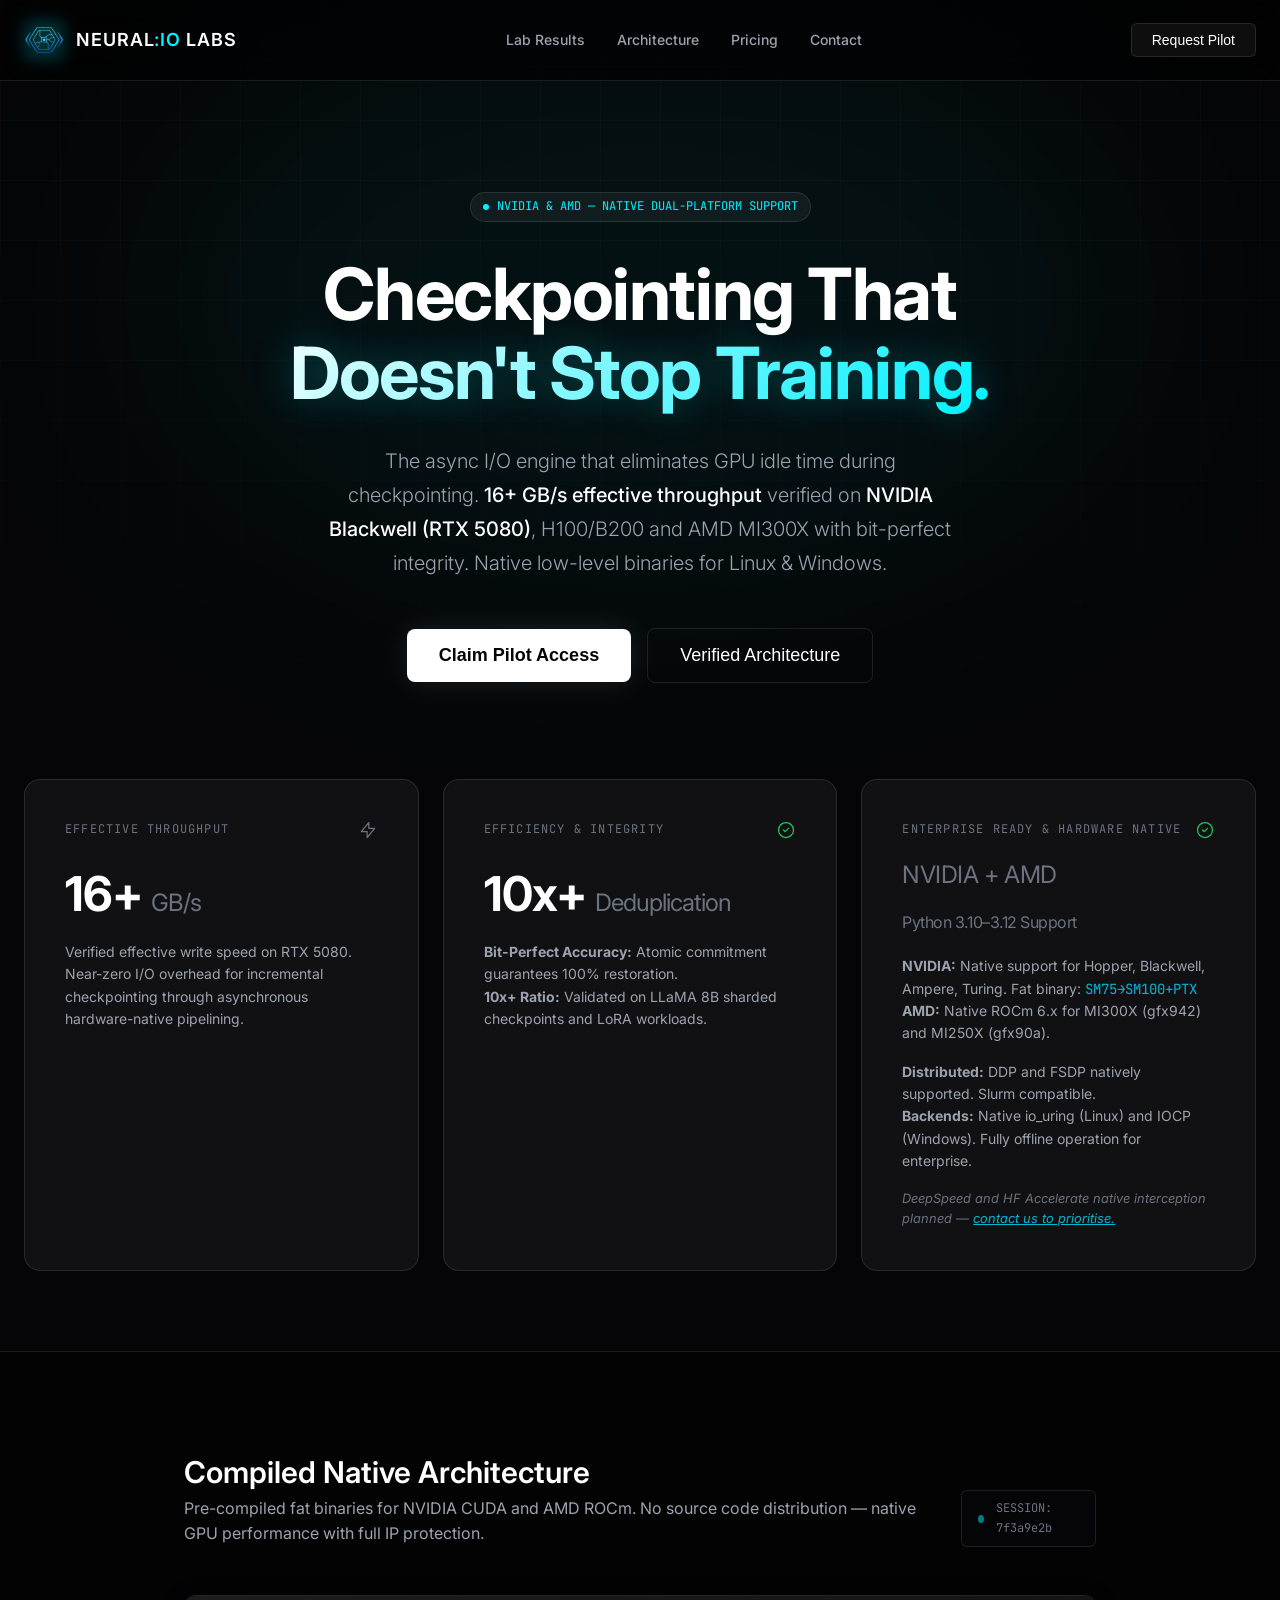
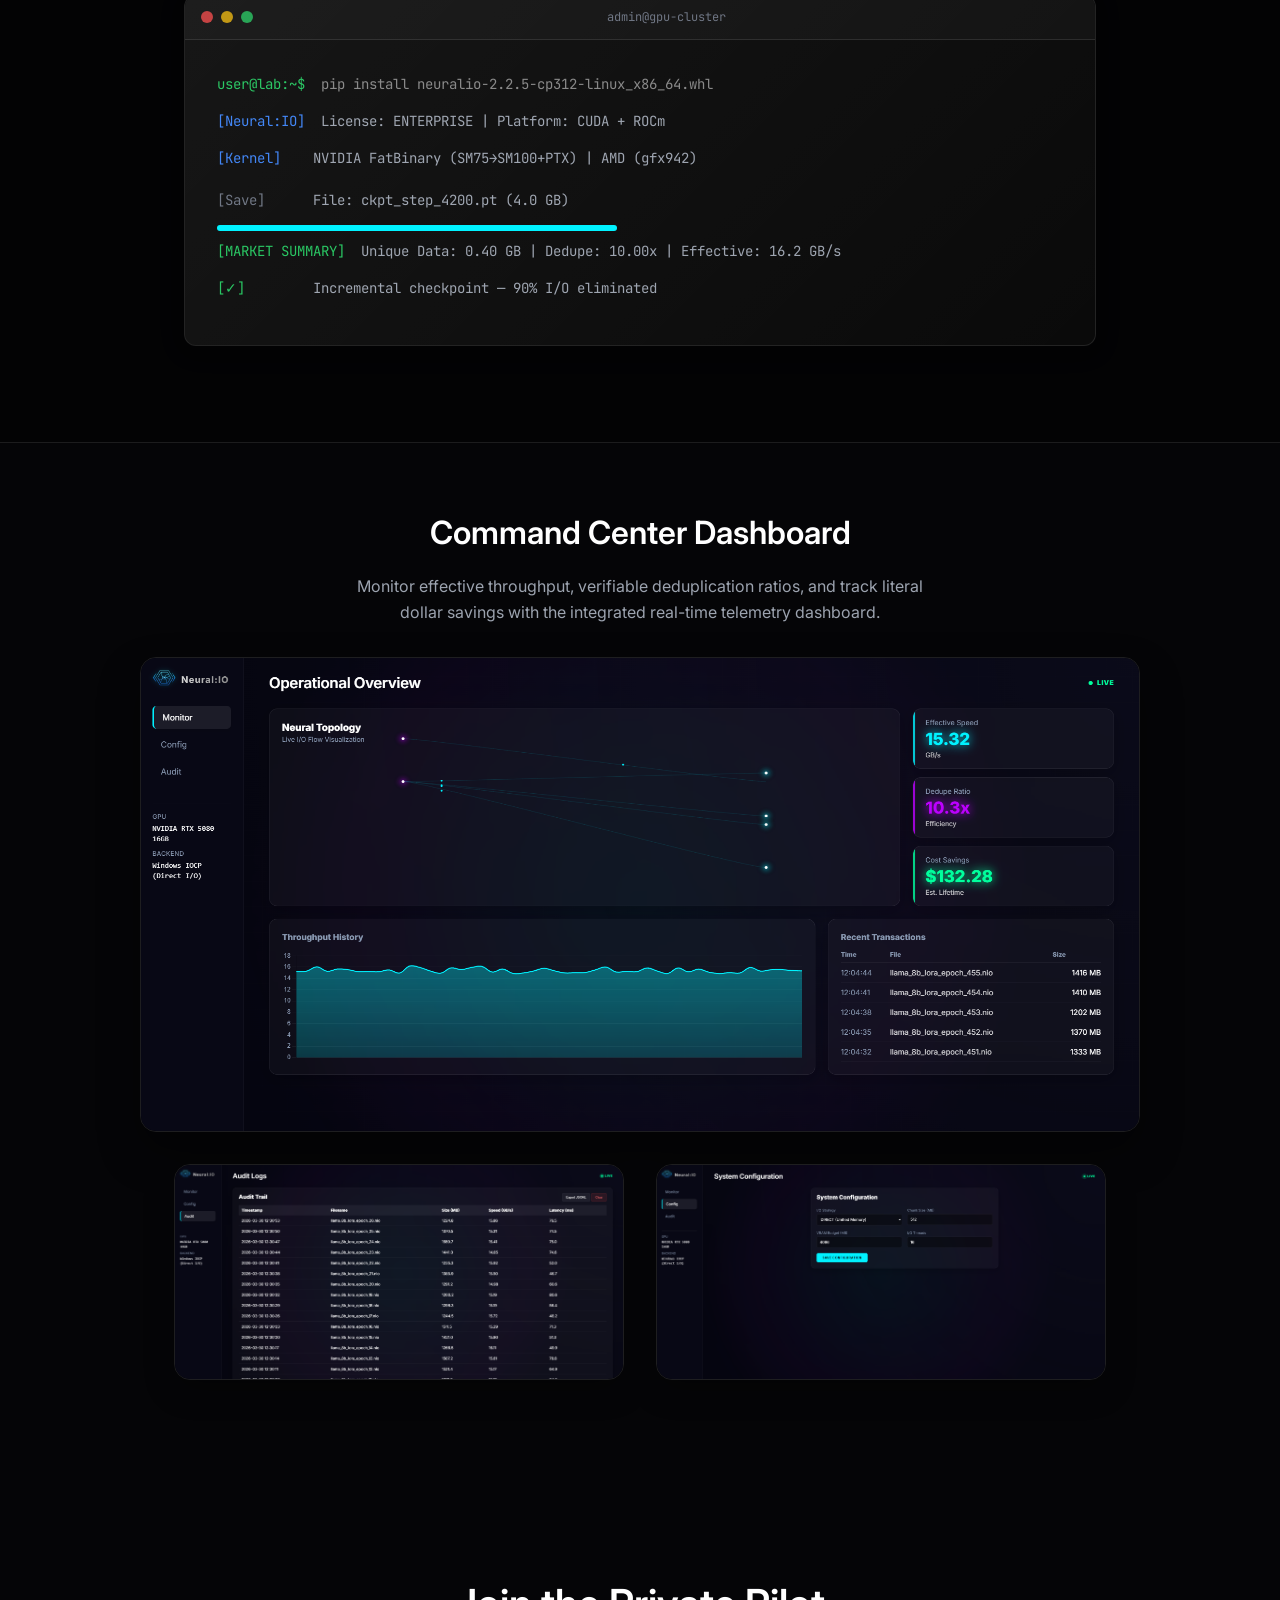
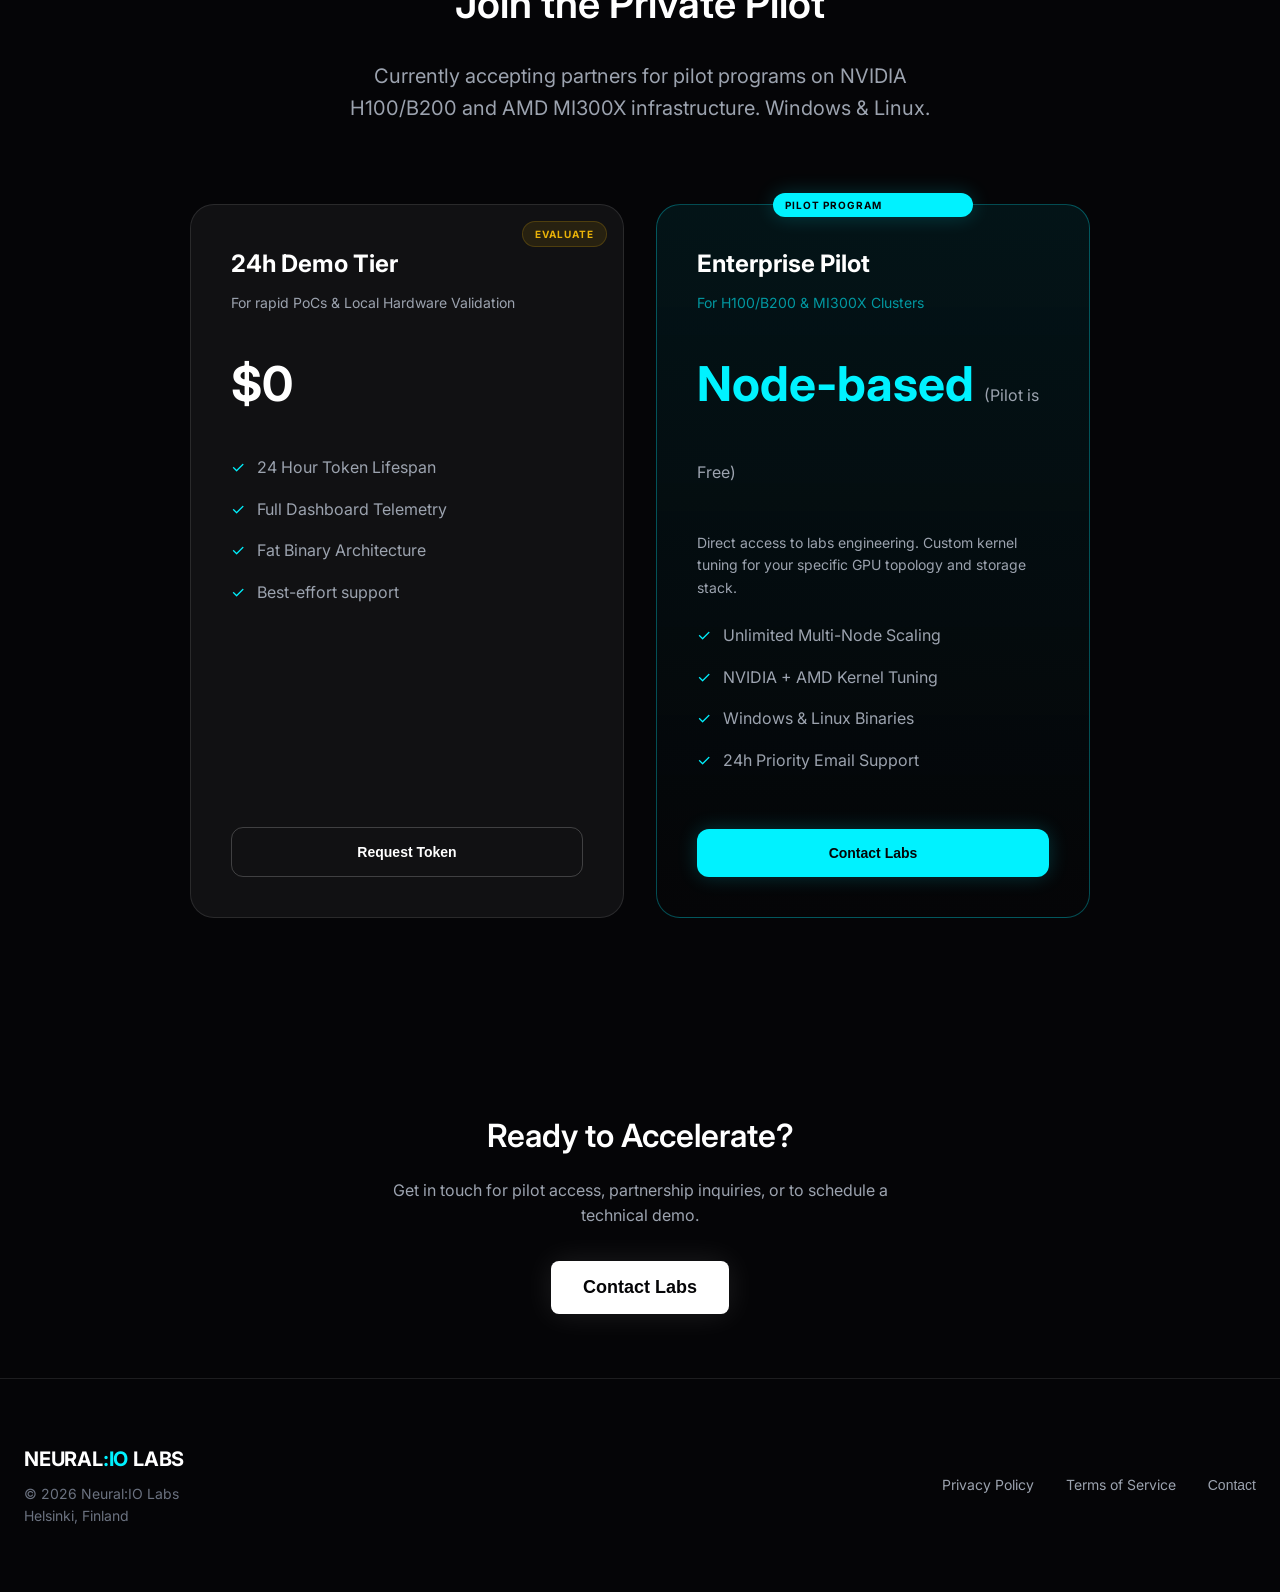
==== commit 38710566: "NeuralIO Website: Performance Metrics Sync & Style Updates (April 17, 2026)" ====
--- a/index.html
+++ b/index.html
@@ -188,17 +188,17 @@
 
         <p class="hero-subtitle">
             The async I/O engine that eliminates GPU idle time during checkpointing. <strong>16+ GB/s effective throughput</strong>
-            with <strong>10x+ deduplication</strong> on NVIDIA H100/B200 and AMD MI300X.
-            Compiled native binaries for Linux &amp; Windows.
+            verified on <strong>NVIDIA Blackwell (RTX 5080)</strong>, H100/B200 and AMD MI300X with bit-perfect integrity.
+            Native low-level binaries for Linux & Windows.
         </p>
 
         <div class="hero-actions">
             <button class="btn-primary" onclick="openContactModal()" data-track="hero-cta">
-                Request Pilot Access
+                Claim Pilot Access
             </button>
             <button class="btn-secondary"
                 onclick="document.getElementById('technology').scrollIntoView({behavior: 'smooth'})">
-                View Architecture
+                Verified Architecture
             </button>
         </div>
 
@@ -215,24 +215,24 @@
                 </div>
                 <div class="metric-value">16+ <span>GB/s</span></div>
                 <p class="metric-description">
-                    Effective write speed for fine-tuning workloads. Near-zero I/O overhead for incremental
-                    checkpointing across all supported GPUs.
+                    Verified effective write speed on RTX 5080. Near-zero I/O overhead for incremental
+                    checkpointing through asynchronous hardware-native pipelining.
                 </p>
             </div>
 
             <!-- Metric 2: Deduplication -->
             <div class="metric-card">
                 <div class="metric-header">
-                    <span class="metric-label">Incremental Reduction</span>
-                    <svg class="metric-icon" fill="none" viewBox="0 0 24 24" stroke="currentColor">
+                    <span class="metric-label">Efficiency & Integrity</span>
+                    <svg class="metric-icon" fill="none" viewBox="0 0 24 24" stroke="currentColor" style="color: #22c55e;">
                         <path stroke-linecap="round" stroke-linejoin="round" stroke-width="1.5"
-                            d="M12 8c-1.657 0-3 .895-3 2s1.343 2 3 2 3 .895 3 2-1.343 2-3 2m0-8c1.11 0 2.08.402 2.599 1M12 8V7m0 1v8m0 0v1m0-1c-1.11 0-2.08-.402-2.599-1M21 12a9 9 0 11-18 0 9 9 0 0118 0z" />
+                            d="M9 12l2 2 4-4m6 2a9 9 0 11-18 0 9 9 0 0118 0z" />
                     </svg>
                 </div>
-                <div class="metric-value">10x+ <span>Ratio</span></div>
+                <div class="metric-value">10x+ <span>Deduplication</span></div>
                 <p class="metric-description">
-                    Up to 10x+ deduplication on LoRA finetuning workloads, validated on LLaMA 8B. <br><br>
-                    <strong>53%+ storage reduction on PEFT/LoRA validated</strong> as a baseline. Automatic block-level reduction for optimizer states.
+                    <strong>Bit-Perfect Accuracy:</strong> Atomic commitment guarantees 100% restoration. <br>
+                    <strong>10x+ Ratio:</strong> Validated on LLaMA 8B sharded checkpoints and LoRA workloads.
                 </p>
             </div>
 
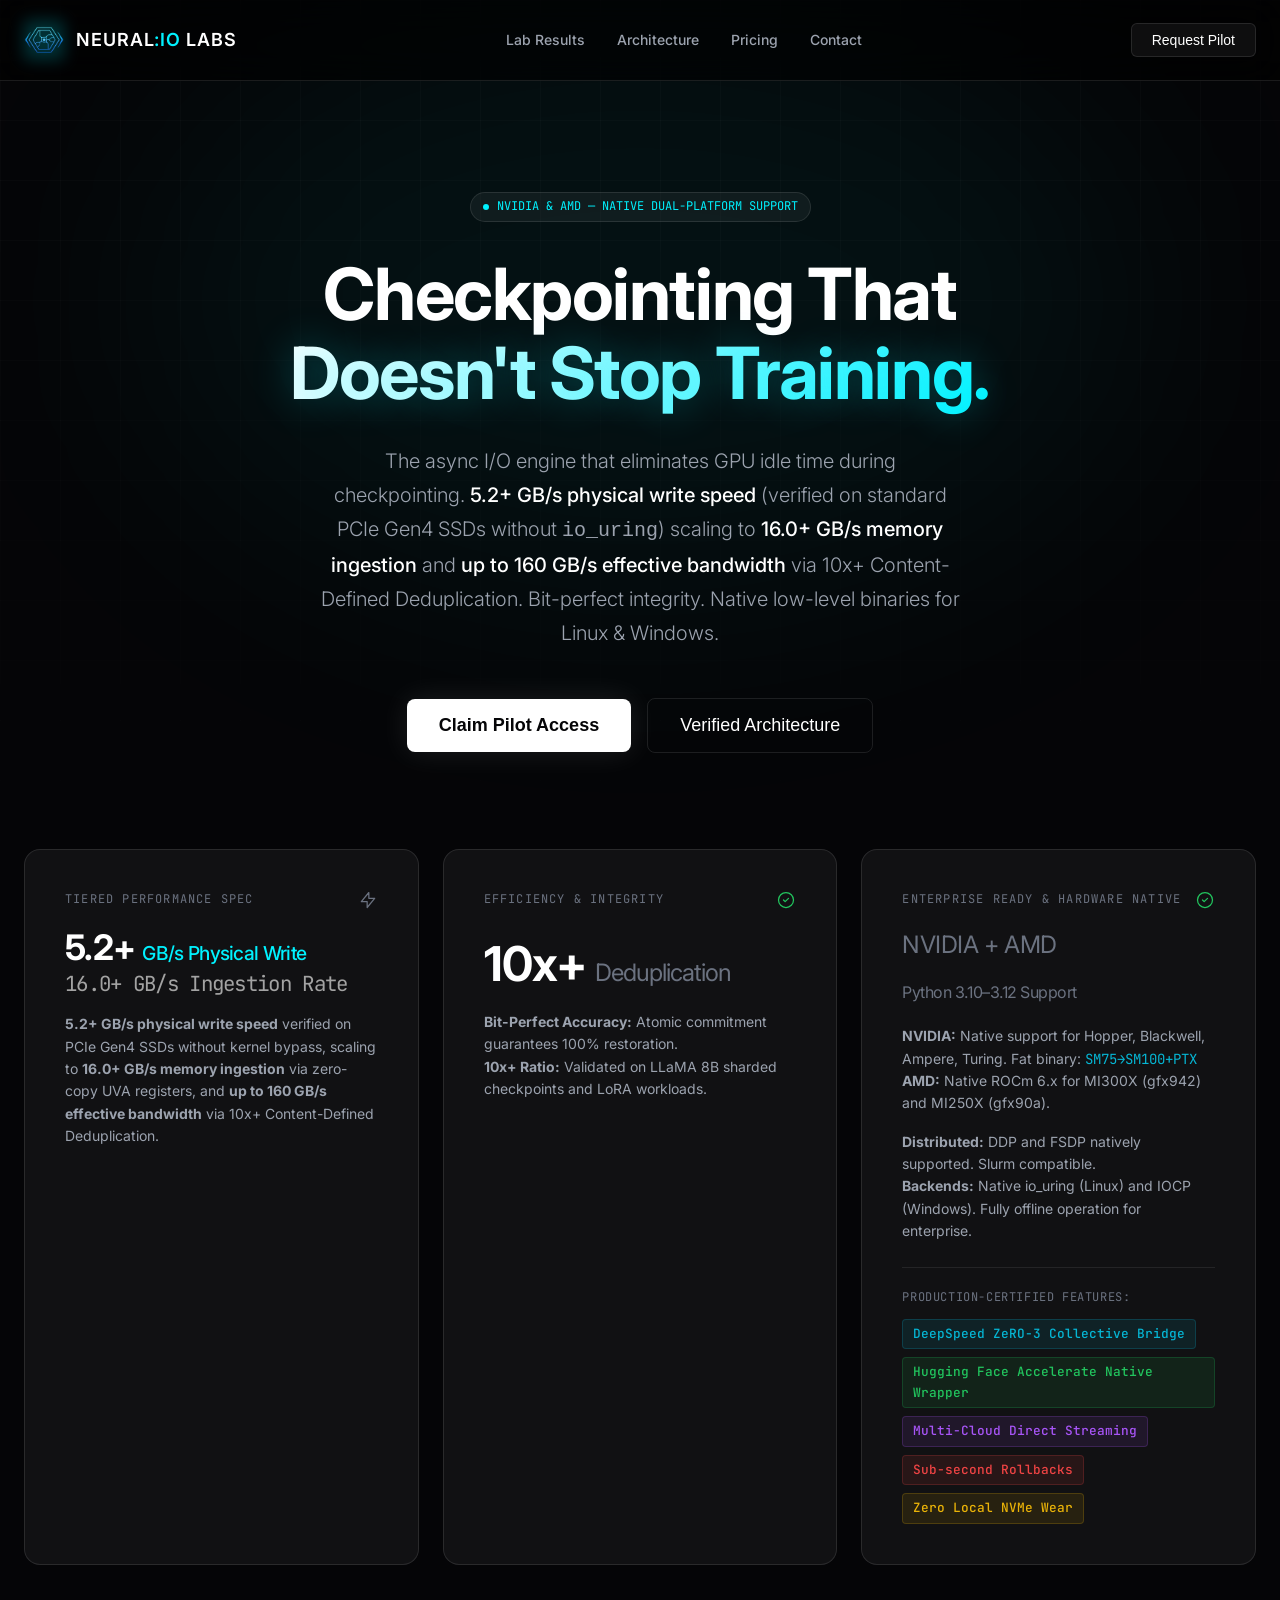
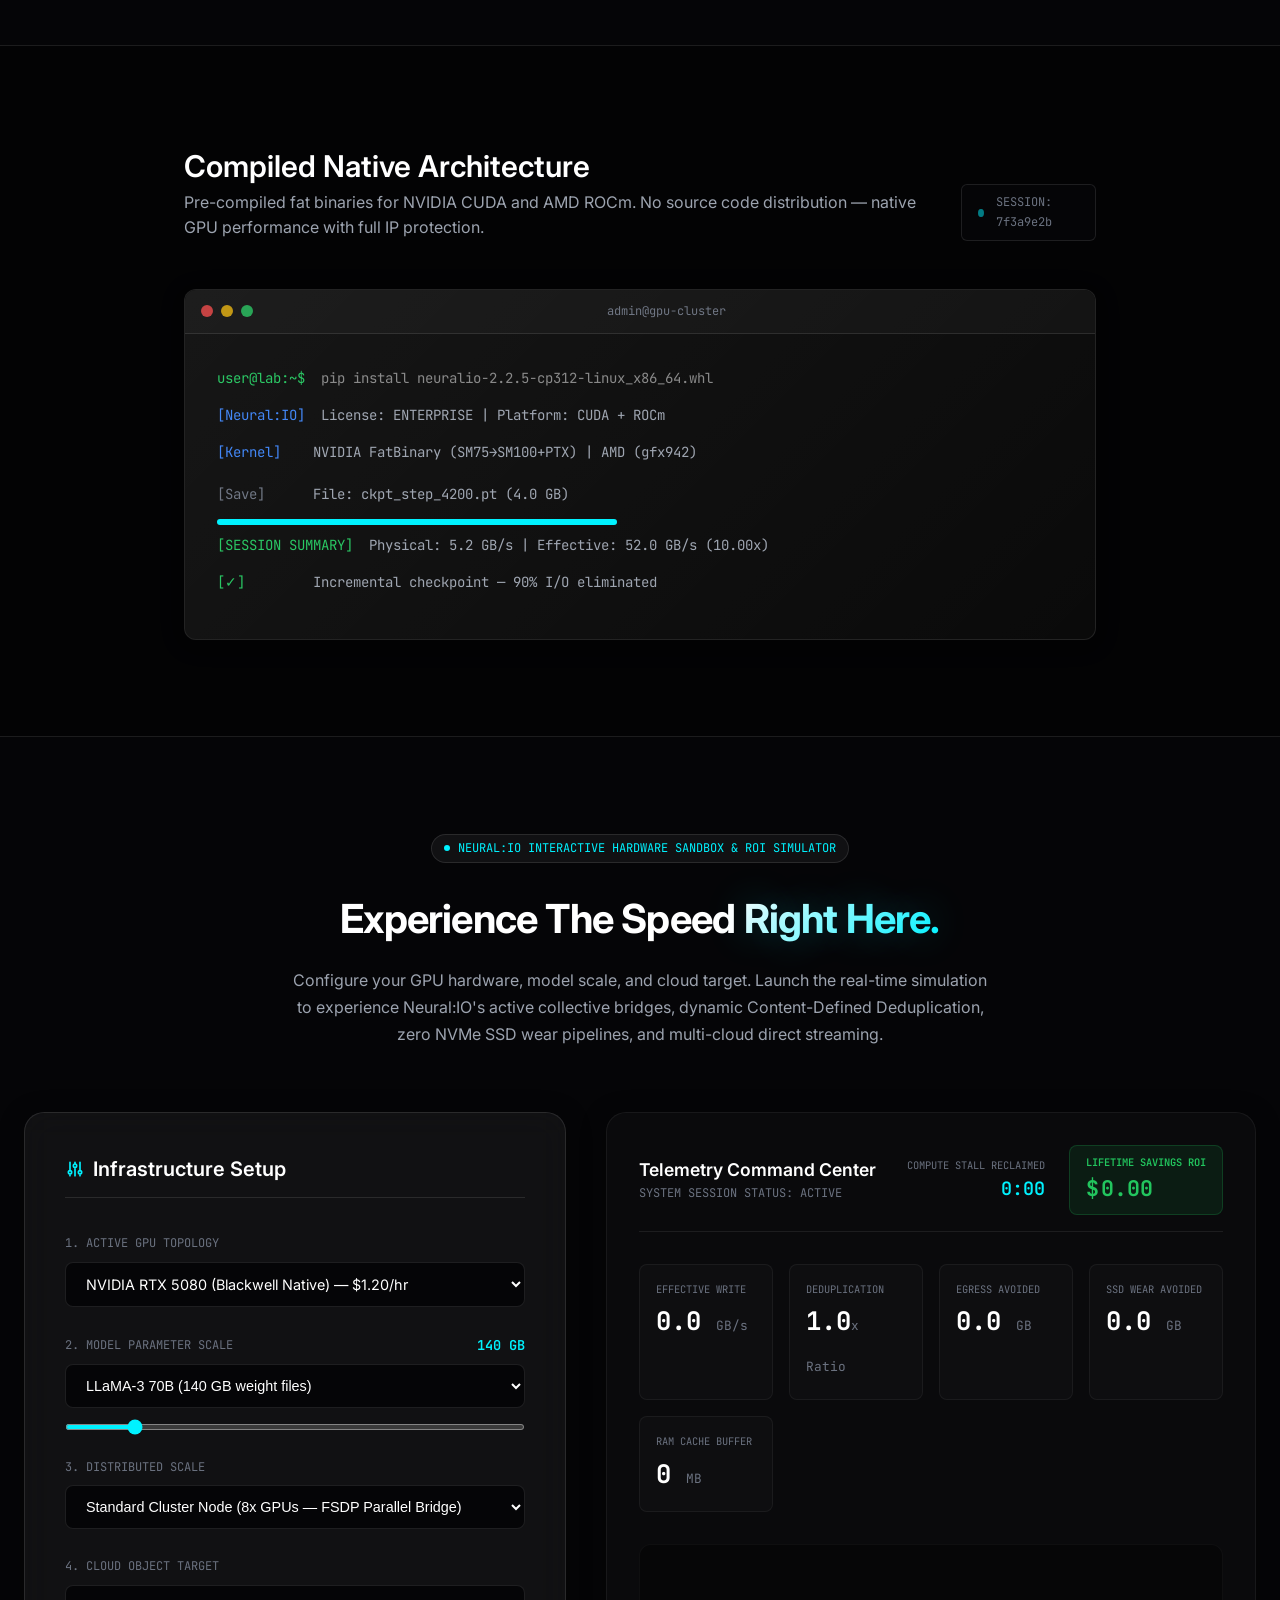
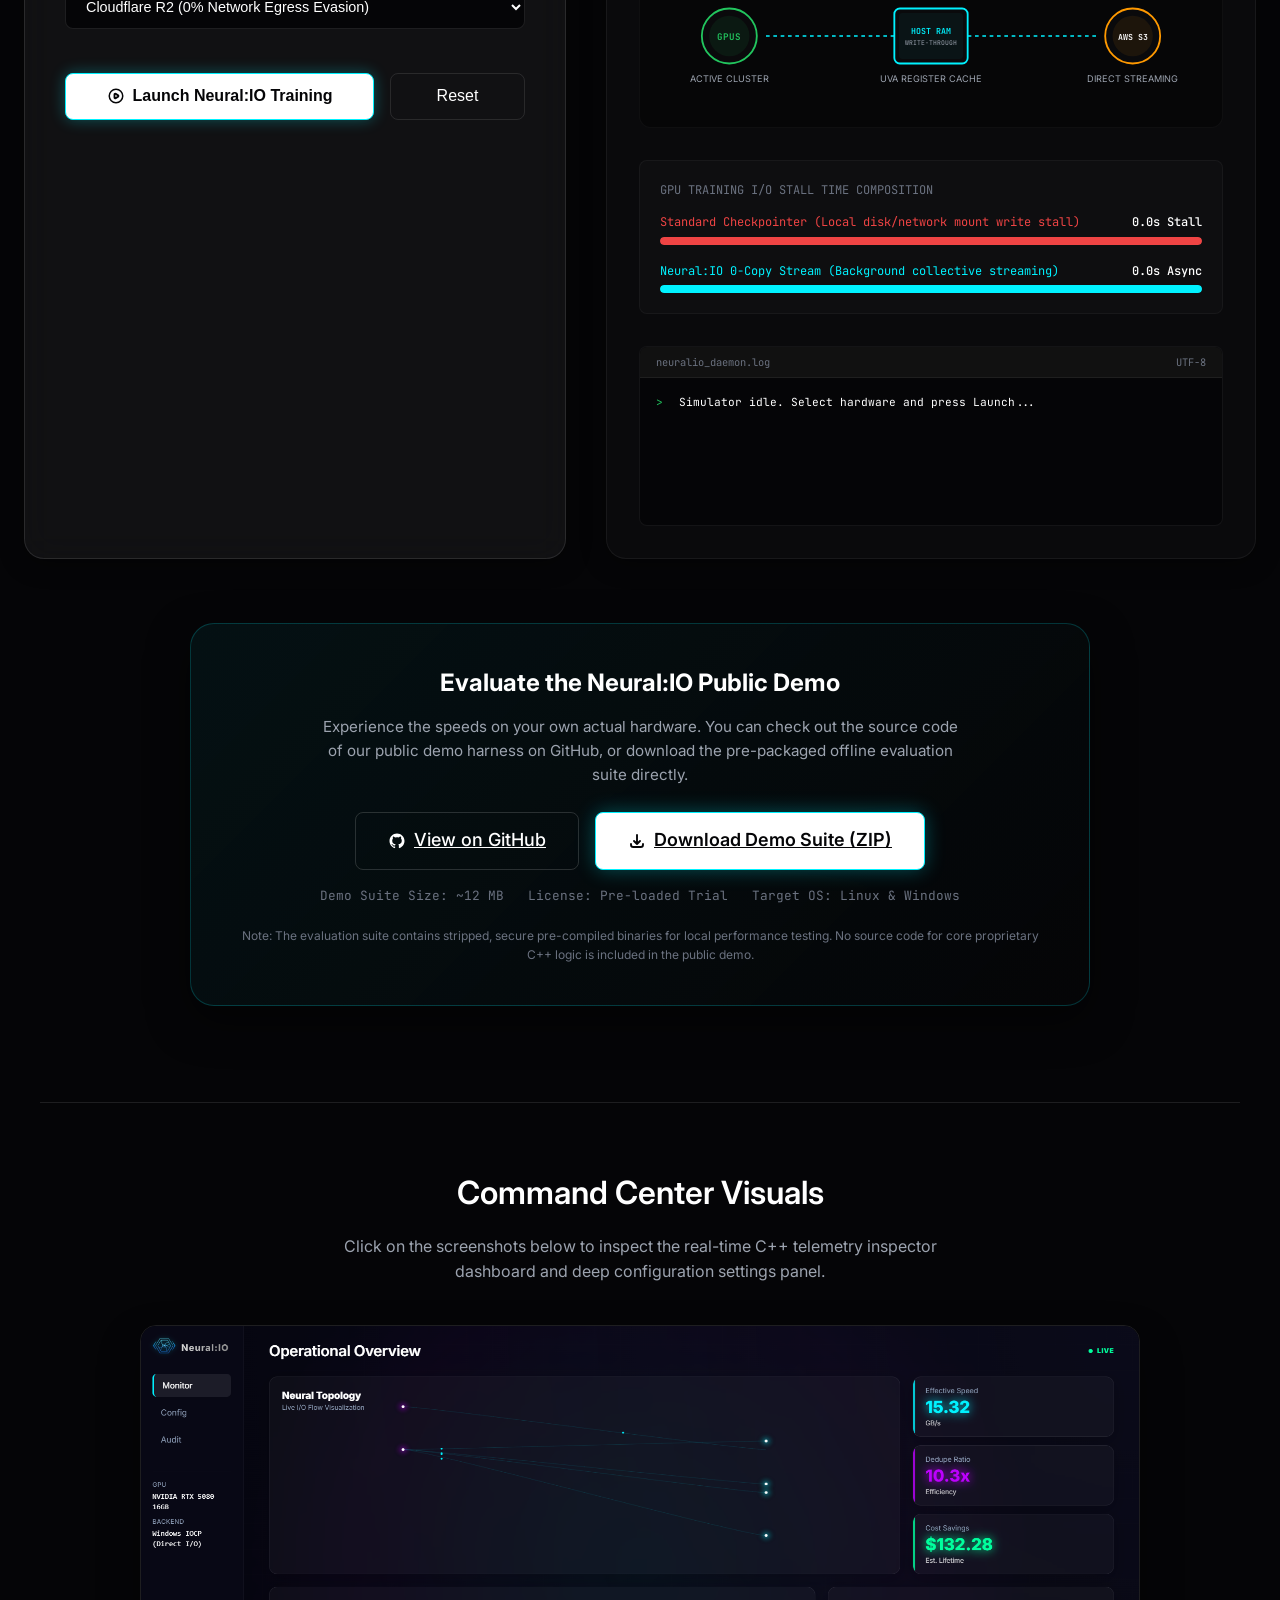
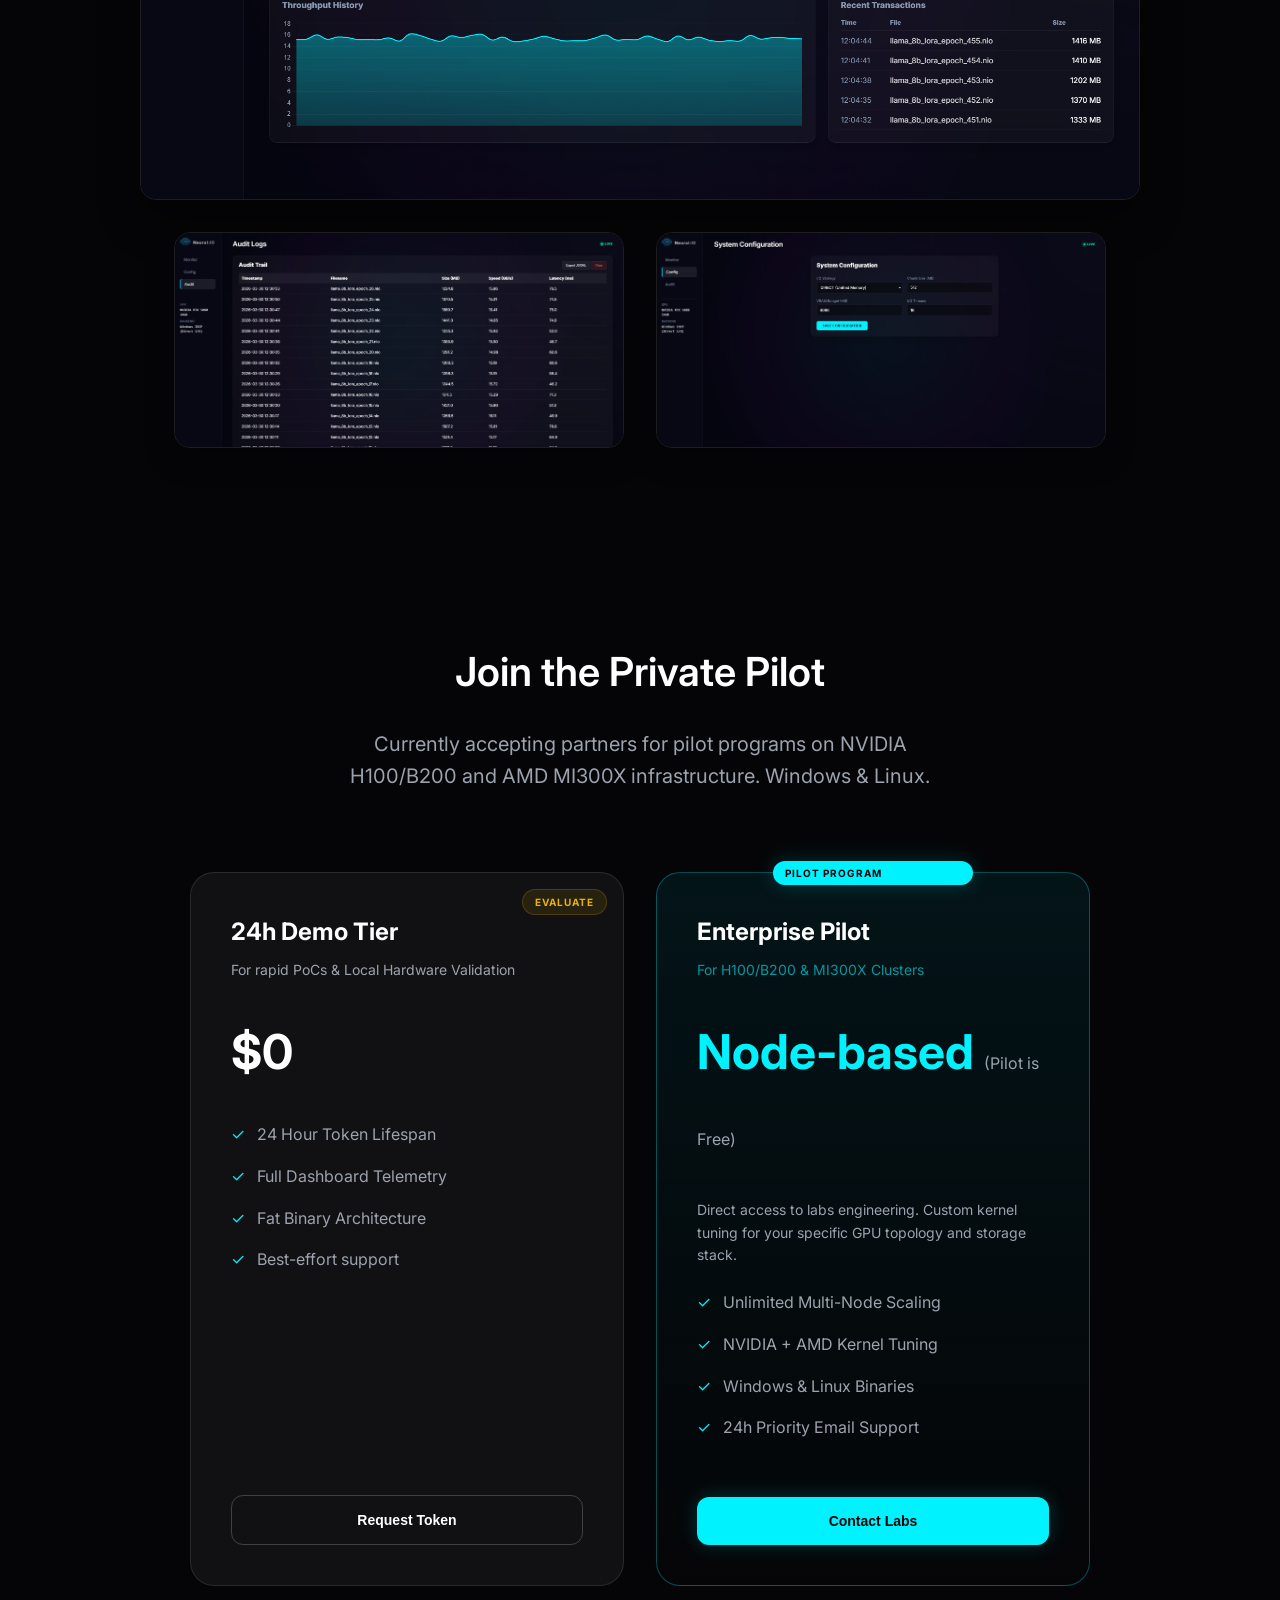
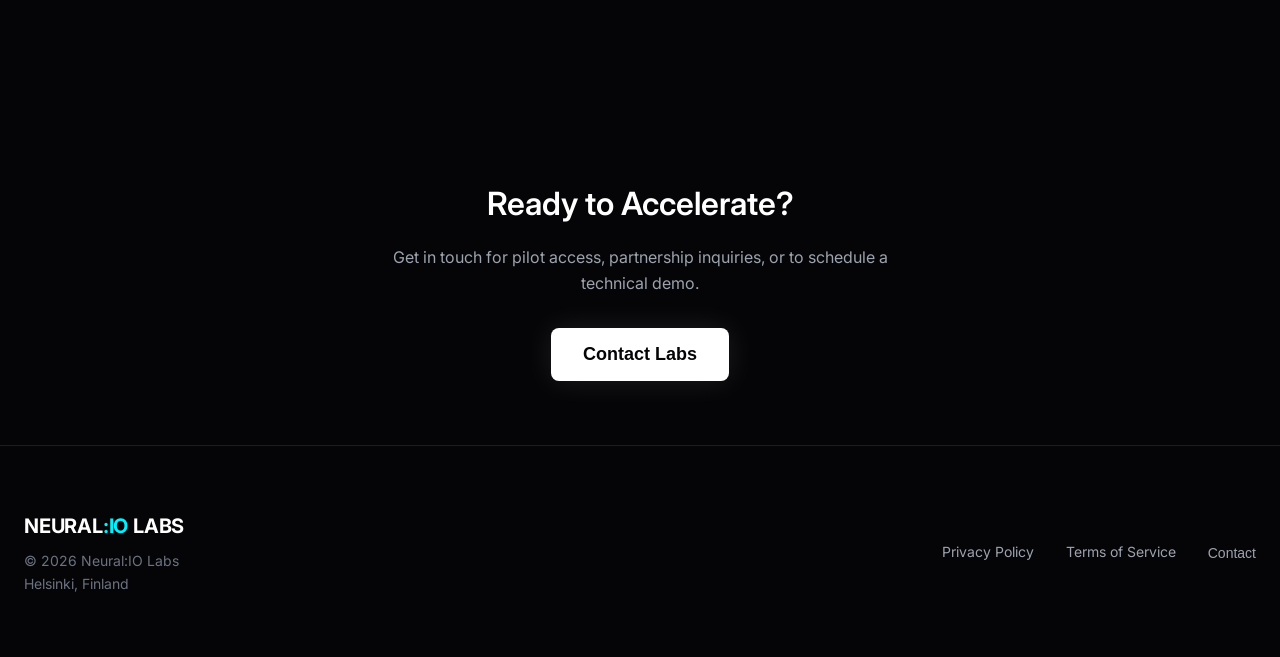
==== commit 5f442e1e: "Update landing page with grounded 5.2GB/s and 16.0GB/s specs, premium visual sandbox simulator, and " ====
--- a/index.html
+++ b/index.html
@@ -5,7 +5,7 @@
     <meta charset="UTF-8">
     <meta name="viewport" content="width=device-width, initial-scale=1.0">
     <meta name="description"
-        content="Neural:IO — GPU-accelerated checkpointing for AI training. 16+ GB/s effective throughput with 10x deduplication. Native support for NVIDIA (A100–B200), AMD MI300X, Windows & Linux.">
+        content="Neural:IO — GPU-accelerated checkpointing for AI training. 5.2+ GB/s physical Gen4 write speed scaling to 16.0+ GB/s memory ingestion and up to 160 GB/s effective throughput with 10x+ deduplication. Native support for NVIDIA (A100–B200), AMD MI300X, Windows & Linux.">
     <meta name="keywords"
         content="AI infrastructure, GPU checkpointing, H100, Blackwell, MI300X, ROCm, AMD, machine learning, deep learning, PyTorch, checkpoint deduplication, Windows GPU">
     <meta name="author" content="Neural:IO Labs">
@@ -15,14 +15,14 @@
     <meta property="og:type" content="website">
     <meta property="og:title" content="Neural:IO Labs | The I/O Engine for AI">
     <meta property="og:description"
-        content="GPU-accelerated checkpointing with 16+ GB/s effective throughput and 10x deduplication. NVIDIA & AMD native. Windows & Linux.">
+        content="GPU-accelerated checkpointing with 5.2+ GB/s physical Gen4 write speed, 16.0+ GB/s memory ingestion, and 10x+ deduplication. NVIDIA & AMD native. Windows & Linux.">
     <meta property="og:image" content="assets/og-image.png">
 
     <!-- Twitter -->
     <meta name="twitter:card" content="summary_large_image">
     <meta name="twitter:title" content="Neural:IO Labs | The I/O Engine for AI">
     <meta name="twitter:description"
-        content="16+ GB/s effective checkpointing. 10x deduplication. NVIDIA & AMD native. Zero training overhead.">
+        content="GPU-accelerated checkpointing with 5.2+ GB/s physical Gen4 write speed, 16.0+ GB/s memory ingestion, and 10x+ deduplication. NVIDIA & AMD native. Zero training overhead.">
 
     <title>Neural:IO Labs | The I/O Engine for AI</title>
 
@@ -187,9 +187,7 @@
         </h1>
 
         <p class="hero-subtitle">
-            The async I/O engine that eliminates GPU idle time during checkpointing. <strong>16+ GB/s effective throughput</strong>
-            verified on <strong>NVIDIA Blackwell (RTX 5080)</strong>, H100/B200 and AMD MI300X with bit-perfect integrity.
-            Native low-level binaries for Linux & Windows.
+            The async I/O engine that eliminates GPU idle time during checkpointing. <strong>5.2+ GB/s physical write speed</strong> (verified on standard PCIe Gen4 SSDs without <code>io_uring</code>) scaling to <strong>16.0+ GB/s memory ingestion</strong> and <strong>up to 160 GB/s effective bandwidth</strong> via 10x+ Content-Defined Deduplication. Bit-perfect integrity. Native low-level binaries for Linux & Windows.
         </p>
 
         <div class="hero-actions">
@@ -207,16 +205,18 @@
             <!-- Metric 1: Throughput -->
             <div class="metric-card">
                 <div class="metric-header">
-                    <span class="metric-label">Effective Throughput</span>
+                    <span class="metric-label">Tiered Performance Spec</span>
                     <svg class="metric-icon" fill="none" viewBox="0 0 24 24" stroke="currentColor">
                         <path stroke-linecap="round" stroke-linejoin="round" stroke-width="1.5"
                             d="M13 10V3L4 14h7v7l9-11h-7z" />
                     </svg>
                 </div>
-                <div class="metric-value">16+ <span>GB/s</span></div>
-                <p class="metric-description">
-                    Verified effective write speed on RTX 5080. Near-zero I/O overhead for incremental
-                    checkpointing through asynchronous hardware-native pipelining.
+                <div class="metric-value" style="font-size: 2.2rem; display: flex; flex-direction: column; gap: 0.25rem; line-height: 1.2; font-family: var(--font-sans); color: #fff;">
+                    <div style="font-weight: 700;">5.2+ <span style="font-size: 1.2rem; font-weight: 500; color: var(--color-cyan);">GB/s Physical Write</span></div>
+                    <div style="font-size: 1.3rem; color: #a3a3a3; font-weight: 400; font-family: var(--font-mono);">16.0+ GB/s Ingestion Rate</div>
+                </div>
+                <p class="metric-description" style="margin-top: 1rem;">
+                    <strong>5.2+ GB/s physical write speed</strong> verified on PCIe Gen4 SSDs without kernel bypass, scaling to <strong>16.0+ GB/s memory ingestion</strong> via zero-copy UVA registers, and <strong>up to 160 GB/s effective bandwidth</strong> via 10x+ Content-Defined Deduplication.
                 </p>
             </div>
 
@@ -260,8 +260,15 @@
                         <strong>Backends:</strong> Native io_uring (Linux) and IOCP (Windows). Fully offline operation for enterprise.
                     </div>
                 </div>
-                <div style="margin-top: 1rem; font-size: 0.8rem; color: #6b7280;">
-                    <em>DeepSpeed and HF Accelerate native interception planned — <a href="#contact" style="color:#06b6d4;">contact us to prioritise.</a></em>
+                <div style="margin-top: 1.5rem; border-top: 1px solid rgba(255,255,255,0.08); padding-top: 1.25rem;">
+                    <span style="font-size: 0.75rem; font-family: var(--font-mono); color: var(--color-text-dimmed); text-transform: uppercase; display: block; margin-bottom: 0.75rem; letter-spacing: 0.05em;">Production-Certified Features:</span>
+                    <div style="display: flex; flex-wrap: wrap; gap: 0.5rem; font-size: 0.8rem;">
+                        <span style="background: rgba(6,182,212,0.1); border: 1px solid rgba(6,182,212,0.2); color: #06b6d4; padding: 0.25rem 0.6rem; border-radius: 4px; font-weight: 500; font-family: var(--font-mono);">DeepSpeed ZeRO-3 Collective Bridge</span>
+                        <span style="background: rgba(34,197,94,0.1); border: 1px solid rgba(34,197,94,0.2); color: #22c55e; padding: 0.25rem 0.6rem; border-radius: 4px; font-weight: 500; font-family: var(--font-mono);">Hugging Face Accelerate Native Wrapper</span>
+                        <span style="background: rgba(168,85,247,0.1); border: 1px solid rgba(168,85,247,0.2); color: #a855f7; padding: 0.25rem 0.6rem; border-radius: 4px; font-weight: 500; font-family: var(--font-mono);">Multi-Cloud Direct Streaming</span>
+                        <span style="background: rgba(239,68,68,0.1); border: 1px solid rgba(239,68,68,0.2); color: #ef4444; padding: 0.25rem 0.6rem; border-radius: 4px; font-weight: 500; font-family: var(--font-mono);">Sub-second Rollbacks</span>
+                        <span style="background: rgba(234,179,8,0.1); border: 1px solid rgba(234,179,8,0.2); color: #eab308; padding: 0.25rem 0.6rem; border-radius: 4px; font-weight: 500; font-family: var(--font-mono);">Zero Local NVMe Wear</span>
+                    </div>
                 </div>
             </div>
         </section>
@@ -321,9 +328,8 @@
                     </div>
 
                     <div class="terminal-line">
-                        <span class="terminal-label green">[MARKET SUMMARY]</span>
-                        <span class="terminal-value">Unique Data: <span class="white">0.40 GB</span> | Dedupe: <span
-                                class="bold">10.00x</span> | Effective: <span class="green">16.2 GB/s</span></span>
+                        <span class="terminal-label green">[SESSION SUMMARY]</span>
+                        <span class="terminal-value">Physical: <span class="white">5.2 GB/s</span> | Effective: <span class="green">52.0 GB/s (10.00x)</span></span>
                     </div>
 
                     <div class="terminal-line">
@@ -336,11 +342,258 @@
         </div>
     </section>
 
-    <!-- Dashboard Section -->
-    <section id="dashboard" style="padding: 4rem 1.5rem; text-align: center; max-width: 1200px; margin: 0 auto;">
-        <h2 style="font-size: 2rem; font-weight: 600; margin-bottom: 1rem;">Command Center Dashboard</h2>
-        <p style="color: #9ca3af; margin-bottom: 2rem; max-width: 600px; margin-left: auto; margin-right: auto;">
-            Monitor effective throughput, verifiable deduplication ratios, and track literal dollar savings with the integrated real-time telemetry dashboard.
+    <!-- Interactive Sandbox Section -->
+    <section id="sandbox-demo" style="padding: 6rem 1.5rem; text-align: center; max-width: 1280px; margin: 0 auto;">
+        <div class="hero-badge" style="margin-bottom: 1.5rem;">
+            <span class="hero-badge-dot"></span>
+            NEURAL:IO INTERACTIVE HARDWARE SANDBOX & ROI SIMULATOR
+        </div>
+        <h2 style="font-size: 2.5rem; font-weight: 700; margin-bottom: 1rem; letter-spacing: -0.02em;">
+            Experience The Speed <span class="text-gradient glow-text">Right Here.</span>
+        </h2>
+        <p style="color: #9ca3af; margin-bottom: 4rem; max-width: 700px; margin-left: auto; margin-right: auto; line-height: 1.7;">
+            Configure your GPU hardware, model scale, and cloud target. Launch the real-time simulation to experience Neural:IO's active collective bridges, dynamic Content-Defined Deduplication, zero NVMe SSD wear pipelines, and multi-cloud direct streaming.
+        </p>
+
+        <!-- Sandbox Layout Grid -->
+        <div class="sandbox-container" style="display: grid; grid-template-columns: 1fr; gap: 2.5rem; text-align: left; margin-bottom: 4rem;">
+            
+            <!-- Left Pane: Configurations -->
+            <div class="sandbox-panel config" style="padding: 2.5rem; border-radius: 1.25rem; background: var(--color-bg-card); border: 1px solid var(--color-border); box-shadow: var(--shadow-card); display: flex; flex-direction: column; gap: 1.75rem;">
+                <h3 style="font-size: 1.25rem; font-weight: 600; color: #fff; border-bottom: 1px solid var(--color-border); padding-bottom: 0.75rem; margin-bottom: 0.5rem; display: flex; align-items: center; gap: 0.5rem;">
+                    <svg style="width: 20px; height: 20px; color: var(--color-cyan);" fill="none" viewBox="0 0 24 24" stroke="currentColor">
+                        <path stroke-linecap="round" stroke-linejoin="round" stroke-width="2" d="M12 6V4m0 2a2 2 0 100 4m0-4a2 2 0 110 4m-6 8a2 2 0 100-4m0 4a2 2 0 110-4m0 4v2m0-6V4m6 6v10m6-2a2 2 0 100-4m0 4a2 2 0 110-4m0 4v2m0-6V4" />
+                    </svg>
+                    Infrastructure Setup
+                </h3>
+
+                <!-- GPU Selection -->
+                <div class="form-group" style="display: flex; flex-direction: column; gap: 0.5rem;">
+                    <label style="font-size: 0.75rem; font-family: var(--font-mono); color: var(--color-text-dimmed); text-transform: uppercase;">1. Active GPU Topology</label>
+                    <select id="sbGpu" style="padding: 0.75rem 1rem; border-radius: 8px; border: 1px solid var(--color-border); background: var(--color-bg); color: #fff; font-size: 0.9rem; font-family: var(--font-sans); outline: none; cursor: pointer; transition: border-color var(--transition-fast);">
+                        <option value="rtx-5080" selected>NVIDIA RTX 5080 (Blackwell Native) — $1.20/hr</option>
+                        <option value="b200">NVIDIA B200 SXM (8x NVLink Cluster) — $4.50/hr</option>
+                        <option value="h100">NVIDIA H100 SXM5 (8x NVLink Node) — $2.50/hr</option>
+                        <option value="mi300x">AMD MI300X OAM (ROCm Native) — $2.20/hr</option>
+                        <option value="rtx-4090">NVIDIA RTX 4090 (Ada Desktop) — $0.90/hr</option>
+                    </select>
+                </div>
+
+                <!-- Model Scale -->
+                <div class="form-group" style="display: flex; flex-direction: column; gap: 0.5rem;">
+                    <div style="display: flex; justify-content: space-between; align-items: center;">
+                        <label style="font-size: 0.75rem; font-family: var(--font-mono); color: var(--color-text-dimmed); text-transform: uppercase;">2. Model Parameter Scale</label>
+                        <span id="sbSliderVal" style="font-size: 0.85rem; font-family: var(--font-mono); color: var(--color-cyan); font-weight: 600;">140 GB</span>
+                    </div>
+                    <select id="sbModel" style="padding: 0.75rem 1rem; border-radius: 8px; border: 1px solid var(--color-border); background: var(--color-bg); color: #fff; font-size: 0.9rem; outline: none; margin-bottom: 0.5rem; cursor: pointer;">
+                        <option value="16">LLaMA-3 8B (16 GB weight files)</option>
+                        <option value="140" selected>LLaMA-3 70B (140 GB weight files)</option>
+                        <option value="810">LLaMA-3 405B (810 GB weight files)</option>
+                        <option value="custom">Custom Slider Scale</option>
+                    </select>
+                    <input type="range" id="sbCustomSize" min="1" max="1000" value="140" style="width: 100%; accent-color: var(--color-cyan); cursor: pointer; height: 6px; border-radius: 3px; background: #111;">
+                </div>
+
+                <!-- Distributed Setup -->
+                <div class="form-group" style="display: flex; flex-direction: column; gap: 0.5rem;">
+                    <label style="font-size: 0.75rem; font-family: var(--font-mono); color: var(--color-text-dimmed); text-transform: uppercase;">3. Distributed Scale</label>
+                    <select id="sbCluster" style="padding: 0.75rem 1rem; border-radius: 8px; border: 1px solid var(--color-border); background: var(--color-bg); color: #fff; font-size: 0.9rem; outline: none; cursor: pointer;">
+                        <option value="1">Single GPU Node (1x Active Direct-IO)</option>
+                        <option value="8" selected>Standard Cluster Node (8x GPUs — FSDP Parallel Bridge)</option>
+                        <option value="32">Enterprise Supercluster (32x GPUs — Supercluster ZeRO-3)</option>
+                    </select>
+                </div>
+
+                <!-- Target Cloud -->
+                <div class="form-group" style="display: flex; flex-direction: column; gap: 0.5rem;">
+                    <label style="font-size: 0.75rem; font-family: var(--font-mono); color: var(--color-text-dimmed); text-transform: uppercase;">4. Cloud Object Target</label>
+                    <select id="sbCloud" style="padding: 0.75rem 1rem; border-radius: 8px; border: 1px solid var(--color-border); background: var(--color-bg); color: #fff; font-size: 0.9rem; outline: none; cursor: pointer;">
+                        <option value="r2" selected>Cloudflare R2 (0% Network Egress Evasion)</option>
+                        <option value="aws">Amazon AWS S3 ($0.09/GB Standard Egress)</option>
+                        <option value="gcp">Google Cloud Storage ($0.12/GB Standard Egress)</option>
+                        <option value="azure">Azure Blob Storage ($0.087/GB Standard Egress)</option>
+                    </select>
+                </div>
+
+                <!-- Control Actions -->
+                <div style="display: flex; gap: 1rem; margin-top: 1rem; flex-wrap: wrap;">
+                    <button id="sbBtnLaunch" class="btn-primary" style="flex: 2 1 200px; margin: 0; max-width: none; font-size: 1rem; padding: 0.85rem; display: flex; align-items: center; justify-content: center; gap: 0.5rem; box-shadow: 0 0 15px var(--color-cyan-glow); border: 1px solid var(--color-cyan);">
+                        <svg style="width: 18px; height: 18px;" fill="none" viewBox="0 0 24 24" stroke="currentColor">
+                            <path stroke-linecap="round" stroke-linejoin="round" stroke-width="2.5" d="M14.752 11.168l-3.197-2.132A1 1 0 0010 9.87v4.263a1 1 0 001.555.832l3.197-2.132a1 1 0 000-1.664z" />
+                            <path stroke-linecap="round" stroke-linejoin="round" stroke-width="2" d="M21 12a9 9 0 11-18 0 9 9 0 0118 0z" />
+                        </svg>
+                        Launch Neural:IO Training
+                    </button>
+                    <button id="sbBtnReset" class="btn-secondary" style="flex: 1 1 80px; margin: 0; max-width: none; font-size: 1rem; padding: 0.85rem;">
+                        Reset
+                    </button>
+                </div>
+            </div>
+
+            <!-- Right Pane: Telemetry Dashboard -->
+            <div class="sandbox-panel monitor" style="padding: 2rem; border-radius: 1.25rem; background: #0A0A0C; border: 1px solid rgba(255,255,255,0.06); box-shadow: var(--shadow-card); display: flex; flex-direction: column; gap: 2rem;">
+                
+                <!-- Live Header -->
+                <div style="display: flex; justify-content: space-between; align-items: center; flex-wrap: wrap; gap: 1rem; border-bottom: 1px solid rgba(255,255,255,0.08); padding-bottom: 1rem;">
+                    <div>
+                        <h4 style="font-size: 1.1rem; font-weight: 600; color: #fff;">Telemetry Command Center</h4>
+                        <p style="font-size: 0.75rem; color: var(--color-text-dimmed); font-family: var(--font-mono);">SYSTEM SESSION STATUS: ACTIVE</p>
+                    </div>
+                    <div style="display: flex; align-items: center; gap: 1.5rem;">
+                        <!-- Time Reclaimed -->
+                        <div style="text-align: right;">
+                            <div style="font-size: 0.65rem; font-family: var(--font-mono); color: var(--color-text-dimmed); text-transform: uppercase;">Compute Stall Reclaimed</div>
+                            <div id="mCompute" style="font-size: 1.15rem; font-family: var(--font-mono); color: var(--color-cyan); font-weight: 600;">0:00</div>
+                        </div>
+                        
+                        <!-- Ticking ROI USD -->
+                        <div style="padding: 0.5rem 1rem; border-radius: 8px; background: rgba(34,197,94,0.1); border: 1px solid rgba(34,197,94,0.2); text-align: right;">
+                            <div style="font-size: 0.65rem; font-family: var(--font-mono); color: #22c55e; text-transform: uppercase; font-weight: 600;">LIFETIME SAVINGS ROI</div>
+                            <div style="font-size: 1.35rem; font-family: var(--font-mono); color: #22c55e; font-weight: 700; display: flex; align-items: center; gap: 0.15rem;">
+                                $<span id="mRoi">0.00</span>
+                            </div>
+                        </div>
+                    </div>
+                </div>
+
+                <!-- Telemetry Counters Grid -->
+                <div class="sb-metrics-grid" style="display: grid; grid-template-columns: repeat(auto-fit, minmax(130px, 1fr)); gap: 1rem;">
+                    <div style="padding: 1rem; border-radius: 8px; background: rgba(255,255,255,0.02); border: 1px solid rgba(255,255,255,0.05);">
+                        <div style="font-size: 0.65rem; font-family: var(--font-mono); color: var(--color-text-dimmed); text-transform: uppercase; margin-bottom: 0.25rem;">Effective Write</div>
+                        <div style="font-size: 1.6rem; font-weight: 700; color: #fff; font-family: var(--font-mono);"><span id="mThroughput">0.0</span> <span style="font-size: 0.8rem; font-weight: 400; color: var(--color-text-dimmed);">GB/s</span></div>
+                    </div>
+                    <div style="padding: 1rem; border-radius: 8px; background: rgba(255,255,255,0.02); border: 1px solid rgba(255,255,255,0.05);">
+                        <div style="font-size: 0.65rem; font-family: var(--font-mono); color: var(--color-text-dimmed); text-transform: uppercase; margin-bottom: 0.25rem;">Deduplication</div>
+                        <div style="font-size: 1.6rem; font-weight: 700; color: #fff; font-family: var(--font-mono);"><span id="mDedupe">1.0</span><span style="font-size: 0.8rem; font-weight: 400; color: var(--color-text-dimmed);">x Ratio</span></div>
+                    </div>
+                    <div style="padding: 1rem; border-radius: 8px; background: rgba(255,255,255,0.02); border: 1px solid rgba(255,255,255,0.05);">
+                        <div style="font-size: 0.65rem; font-family: var(--font-mono); color: var(--color-text-dimmed); text-transform: uppercase; margin-bottom: 0.25rem;">Egress Avoided</div>
+                        <div style="font-size: 1.6rem; font-weight: 700; color: #fff; font-family: var(--font-mono);"><span id="mEgress">0.0</span> <span style="font-size: 0.8rem; font-weight: 400; color: var(--color-text-dimmed);">GB</span></div>
+                    </div>
+                    <div style="padding: 1rem; border-radius: 8px; background: rgba(255,255,255,0.02); border: 1px solid rgba(255,255,255,0.05);">
+                        <div style="font-size: 0.65rem; font-family: var(--font-mono); color: var(--color-text-dimmed); text-transform: uppercase; margin-bottom: 0.25rem;">SSD Wear Avoided</div>
+                        <div style="font-size: 1.6rem; font-weight: 700; color: #fff; font-family: var(--font-mono);"><span id="mNvme">0.0</span> <span style="font-size: 0.8rem; font-weight: 400; color: var(--color-text-dimmed);">GB</span></div>
+                    </div>
+                    <div style="padding: 1rem; border-radius: 8px; background: rgba(255,255,255,0.02); border: 1px solid rgba(255,255,255,0.05);">
+                        <div style="font-size: 0.65rem; font-family: var(--font-mono); color: var(--color-text-dimmed); text-transform: uppercase; margin-bottom: 0.25rem;">RAM Cache Buffer</div>
+                        <div style="font-size: 1.6rem; font-weight: 700; color: #fff; font-family: var(--font-mono);"><span id="mVram">0</span> <span style="font-size: 0.8rem; font-weight: 400; color: var(--color-text-dimmed);">MB</span></div>
+                    </div>
+                </div>
+
+                <!-- SVG Cluster Topology Map -->
+                <div style="padding: 1rem; border-radius: 12px; background: rgba(0,0,0,0.4); border: 1px solid rgba(255,255,255,0.04); display: flex; justify-content: center; position: relative; overflow: hidden;">
+                    <div class="bg-grid" style="position: absolute; opacity: 0.25;"></div>
+                    <svg id="sbTopologySvg" width="100%" height="150" viewBox="0 0 600 150" fill="none" xmlns="http://www.w3.org/2000/svg" style="max-width: 550px; position: relative; z-index: 1;">
+                        <!-- Connection Links Paths -->
+                        <path id="linkGpuRam" d="M120 75 H260" stroke="#00F2FF" stroke-width="1.5" stroke-dasharray="4 4" />
+                        <path id="linkRamCloud" d="M340 75 H480" stroke="#00F2FF" stroke-width="1.5" stroke-dasharray="4 4" />
+
+                        <!-- Animated Light Packets -->
+                        <circle class="flow-packet gpu-ram" r="4" fill="#00F2FF">
+                            <animateMotion dur="1s" repeatCount="indefinite" path="M120 75 H260" />
+                        </circle>
+                        <circle class="flow-packet ram-cloud" r="4" fill="#22c55e">
+                            <animateMotion dur="1.2s" repeatCount="indefinite" path="M340 75 H480" />
+                        </circle>
+
+                        <!-- Node 1: GPU CLUSTER -->
+                        <circle cx="80" cy="75" r="30" fill="#0A0A0C" stroke="#22c55e" stroke-width="2" />
+                        <circle cx="80" cy="75" r="22" fill="rgba(34,197,94,0.08)" />
+                        <text x="80" y="79" fill="#22c55e" font-family="var(--font-mono)" font-size="10" font-weight="600" text-anchor="middle">GPUS</text>
+                        <text x="80" y="125" fill="#9ca3af" font-family="var(--font-sans)" font-size="10" text-anchor="middle">ACTIVE CLUSTER</text>
+
+                        <!-- Node 2: HOST SYSTEM PINNED RAM -->
+                        <rect x="260" y="45" width="80" height="60" rx="6" fill="#0A0A0C" stroke="#00F2FF" stroke-width="2" />
+                        <rect x="265" y="50" width="70" height="50" rx="4" fill="rgba(0,242,255,0.04)" />
+                        <text x="300" y="73" fill="#00F2FF" font-family="var(--font-mono)" font-size="9" font-weight="600" text-anchor="middle">HOST RAM</text>
+                        <text x="300" y="85" fill="#9ca3af" font-family="var(--font-mono)" font-size="7" text-anchor="middle">WRITE-THROUGH</text>
+                        <text x="300" y="125" fill="#9ca3af" font-family="var(--font-sans)" font-size="10" text-anchor="middle">UVA REGISTER CACHE</text>
+
+                        <!-- Node 3: CLOUD STORAGE BUCKET -->
+                        <circle cx="520" cy="75" r="30" fill="#0A0A0C" stroke="#FF9900" stroke-width="2" id="svgCloudNode" />
+                        <circle cx="520" cy="75" r="22" fill="rgba(255,153,0,0.08)" id="svgCloudGlow" />
+                        <text x="520" y="79" fill="#fff" font-family="var(--font-mono)" font-size="9" font-weight="600" text-anchor="middle" id="svgCloudLabel">AWS S3</text>
+                        <text x="520" y="125" fill="#9ca3af" font-family="var(--font-sans)" font-size="10" text-anchor="middle">DIRECT STREAMING</text>
+                    </svg>
+                </div>
+
+                <!-- Training Stall Bars Comparison -->
+                <div style="display: flex; flex-direction: column; gap: 0.85rem; padding: 1.25rem; border-radius: 8px; background: rgba(255,255,255,0.02); border: 1px solid rgba(255,255,255,0.04);">
+                    <div style="font-size: 0.75rem; font-family: var(--font-mono); color: var(--color-text-dimmed); text-transform: uppercase;">GPU TRAINING I/O STALL TIME COMPOSITION</div>
+                    
+                    <!-- Standard Save -->
+                    <div style="display: flex; flex-direction: column; gap: 0.25rem;">
+                        <div style="display: flex; justify-content: space-between; font-size: 0.75rem; font-family: var(--font-mono);">
+                            <span style="color: #ef4444;">Standard Checkpointer (Local disk/network mount write stall)</span>
+                            <span id="sbStandardTimeTxt" style="color: #fff; font-weight: 500;">0.0s Stall</span>
+                        </div>
+                        <div style="width: 100%; height: 8px; background: #222; border-radius: 4px; overflow: hidden;">
+                            <div id="sbStandardBar" style="width: 100%; height: 100%; background: #ef4444; border-radius: 4px; transition: width 0.3s ease;"></div>
+                        </div>
+                    </div>
+                    
+                    <!-- NeuralIO Save -->
+                    <div style="display: flex; flex-direction: column; gap: 0.25rem; margin-top: 0.25rem;">
+                        <div style="display: flex; justify-content: space-between; font-size: 0.75rem; font-family: var(--font-mono);">
+                            <span style="color: var(--color-cyan);">Neural:IO 0-Copy Stream (Background collective streaming)</span>
+                            <span id="sbNioTimeTxt" style="color: #fff; font-weight: 500;">0.0s Async</span>
+                        </div>
+                        <div style="width: 100%; height: 8px; background: #222; border-radius: 4px; overflow: hidden;">
+                            <div id="sbNioBar" style="width: 100%; height: 100%; background: var(--color-cyan); border-radius: 4px; box-shadow: 0 0 10px var(--color-cyan-glow); transition: width 0.3s ease;"></div>
+                        </div>
+                    </div>
+                </div>
+
+                <!-- Rolling Monospace Terminal Logs -->
+                <div style="display: flex; flex-direction: column; height: 180px; border-radius: 8px; border: 1px solid rgba(255,255,255,0.06); background: #050507; font-family: var(--font-mono); font-size: 0.7rem; overflow: hidden;">
+                    <div style="background: #111; padding: 0.4rem 1rem; border-bottom: 1px solid rgba(255,255,255,0.06); color: var(--color-text-dimmed); display: flex; justify-content: space-between; align-items: center; font-size: 0.65rem;">
+                        <span>neuralio_daemon.log</span>
+                        <span>UTF-8</span>
+                    </div>
+                    <div id="sbTerminalLog" style="flex-grow: 1; padding: 1rem; overflow-y: auto; display: flex; flex-direction: column; gap: 0.5rem; scroll-behavior: smooth;">
+                        <div class="terminal-line"><span class="terminal-prompt">&gt;</span> Simulator idle. Select hardware and press Launch...</div>
+                    </div>
+                </div>
+            </div>
+        </div>
+
+        <!-- Download Standalone Demo Tier CTA -->
+        <div style="padding: 2.5rem; border-radius: 1.5rem; background: linear-gradient(135deg, rgba(0, 242, 255, 0.05) 0%, rgba(5,5,7,0.8) 100%); border: 1px solid rgba(0, 242, 255, 0.2); box-shadow: 0 15px 40px rgba(0,0,0,0.5); text-align: center; max-width: 900px; margin: 0 auto;">
+            <h3 style="font-size: 1.5rem; font-weight: 700; margin-bottom: 0.75rem;">Evaluate the Neural:IO Public Demo</h3>
+            <p style="color: #9ca3af; font-size: 0.95rem; margin-bottom: 1.5rem; max-width: 650px; margin-left: auto; margin-right: auto; line-height: 1.6;">
+                Experience the speeds on your own actual hardware. You can check out the source code of our public demo harness on GitHub, or download the pre-packaged offline evaluation suite directly.
+            </p>
+            <div style="display: flex; gap: 1rem; justify-content: center; flex-wrap: wrap; align-items: center; margin-bottom: 1rem;">
+                <a href="https://github.com/Neural-IO-Labs/NeuralIO-demo" target="_blank" class="btn-secondary" style="width: auto; max-width: none; margin: 0; padding: 0.85rem 2rem; display: inline-flex; align-items: center; gap: 0.5rem; border: 1px solid rgba(255,255,255,0.15);">
+                    <svg style="width: 18px; height: 18px;" fill="currentColor" viewBox="0 0 24 24">
+                        <path fill-rule="evenodd" clip-rule="evenodd" d="M12 2C6.477 2 2 6.477 2 12c0 4.42 2.865 8.166 6.839 9.489.5.092.682-.217.682-.482 0-.237-.008-.866-.013-1.7-2.782.603-3.369-1.34-3.369-1.34-.454-1.156-1.11-1.464-1.11-1.464-.908-.62.069-.608.069-.608 1.003.07 1.531 1.03 1.531 1.03.892 1.529 2.341 1.087 2.91.831.092-.646.35-1.086.636-1.336-2.22-.253-4.555-1.11-4.555-4.943 0-1.091.39-1.984 1.029-2.683-.103-.253-.446-1.27.098-2.647 0 0 .84-.269 2.75 1.025A9.564 9.564 0 0112 6.844c.85.004 1.705.115 2.504.337 1.909-1.294 2.747-1.025 2.747-1.025.546 1.377.203 2.394.1 2.647.64.699 1.028 1.592 1.028 2.683 0 3.842-2.339 4.687-4.566 4.935.359.309.678.919.678 1.852 0 1.336-.012 2.415-.012 2.743 0 .267.18.579.688.481C19.137 20.162 22 16.418 22 12c0-5.523-4.477-10-10-10z" />
+                    </svg>
+                    View on GitHub
+                </a>
+                
+                <a href="assets/neuralio-demo-suite.zip" class="btn-primary" download style="width: auto; max-width: none; margin: 0; padding: 0.85rem 2rem; display: inline-flex; align-items: center; gap: 0.5rem; box-shadow: 0 0 20px var(--color-cyan-glow); border: 1px solid var(--color-cyan);">
+                    <svg style="width: 18px; height: 18px;" fill="none" viewBox="0 0 24 24" stroke="currentColor">
+                        <path stroke-linecap="round" stroke-linejoin="round" stroke-width="2.5" d="M4 16v1a3 3 0 003 3h10a3 3 0 003-3v-1m-4-4l-4 4m0 0l-4-4m4 4V4" />
+                    </svg>
+                    Download Demo Suite (ZIP)
+                </a>
+            </div>
+            <div style="font-size: 0.8rem; font-family: var(--font-mono); color: var(--color-text-dimmed); display: flex; justify-content: center; gap: 1.5rem; flex-wrap: wrap;">
+                <span>Demo Suite Size: ~12 MB</span>
+                <span>License: Pre-loaded Trial</span>
+                <span>Target OS: Linux & Windows</span>
+            </div>
+            <p style="margin-top: 1.25rem; font-size: 0.75rem; color: var(--color-text-dimmed);">
+                Note: The evaluation suite contains stripped, secure pre-compiled binaries for local performance testing. No source code for core proprietary C++ logic is included in the public demo.
+            </p>
+        </div>
+    </section>
+
+    <!-- Command Center Screenshots -->
+    <section id="dashboard" style="padding: 4rem 1.5rem; text-align: center; max-width: 1200px; margin: 0 auto; border-top: 1px solid var(--color-border);">
+        <h2 style="font-size: 2rem; font-weight: 600; margin-bottom: 1rem;">Command Center Visuals</h2>
+        <p style="color: #9ca3af; margin-bottom: 2.5rem; max-width: 600px; margin-left: auto; margin-right: auto;">
+            Click on the screenshots below to inspect the real-time C++ telemetry inspector dashboard and deep configuration settings panel.
         </p>
         
         <div style="display: flex; flex-direction: column; gap: 2rem; align-items: center;">
@@ -469,6 +722,7 @@
 
     <!-- JavaScript -->
     <script src="js/main.js"></script>
+    <script src="js/sandbox.js"></script>
 
     <!-- Lightbox JS -->
     <script>
--- a/css/style.css
+++ b/css/style.css
@@ -1046,4 +1046,46 @@
     .metric-card {
         padding: 2.5rem;
     }
+}
+
+/* === Interactive Sandbox & Telemetry Simulator Styles === */
+.sandbox-panel {
+    backdrop-filter: blur(16px);
+    -webkit-backdrop-filter: blur(16px);
+    transition: transform var(--transition-normal), border-color var(--transition-normal), box-shadow var(--transition-normal);
+}
+.sandbox-panel:hover {
+    border-color: rgba(0, 242, 255, 0.2) !important;
+    box-shadow: 0 20px 50px rgba(0, 0, 0, 0.6), 0 0 30px rgba(0, 242, 255, 0.05) !important;
+}
+.form-group select {
+    transition: all var(--transition-fast);
+}
+.form-group select:hover, .form-group select:focus {
+    border-color: var(--color-cyan) !important;
+    box-shadow: 0 0 10px rgba(0, 242, 255, 0.15);
+}
+/* Flow packet animation class */
+.flow-packet {
+    opacity: 0;
+    transition: opacity 0.3s;
+}
+.flow-packet.active {
+    opacity: 1;
+}
+/* Log terminal scroll styling */
+#sbTerminalLog::-webkit-scrollbar {
+    width: 4px;
+}
+#sbTerminalLog::-webkit-scrollbar-thumb {
+    background: rgba(255, 255, 255, 0.1);
+    border-radius: 2px;
+}
+#sbTerminalLog::-webkit-scrollbar-thumb:hover {
+    background: var(--color-cyan);
+}
+@media (min-width: 1024px) {
+    .sandbox-container {
+        grid-template-columns: 1fr 1.2fr !important;
+    }
 }
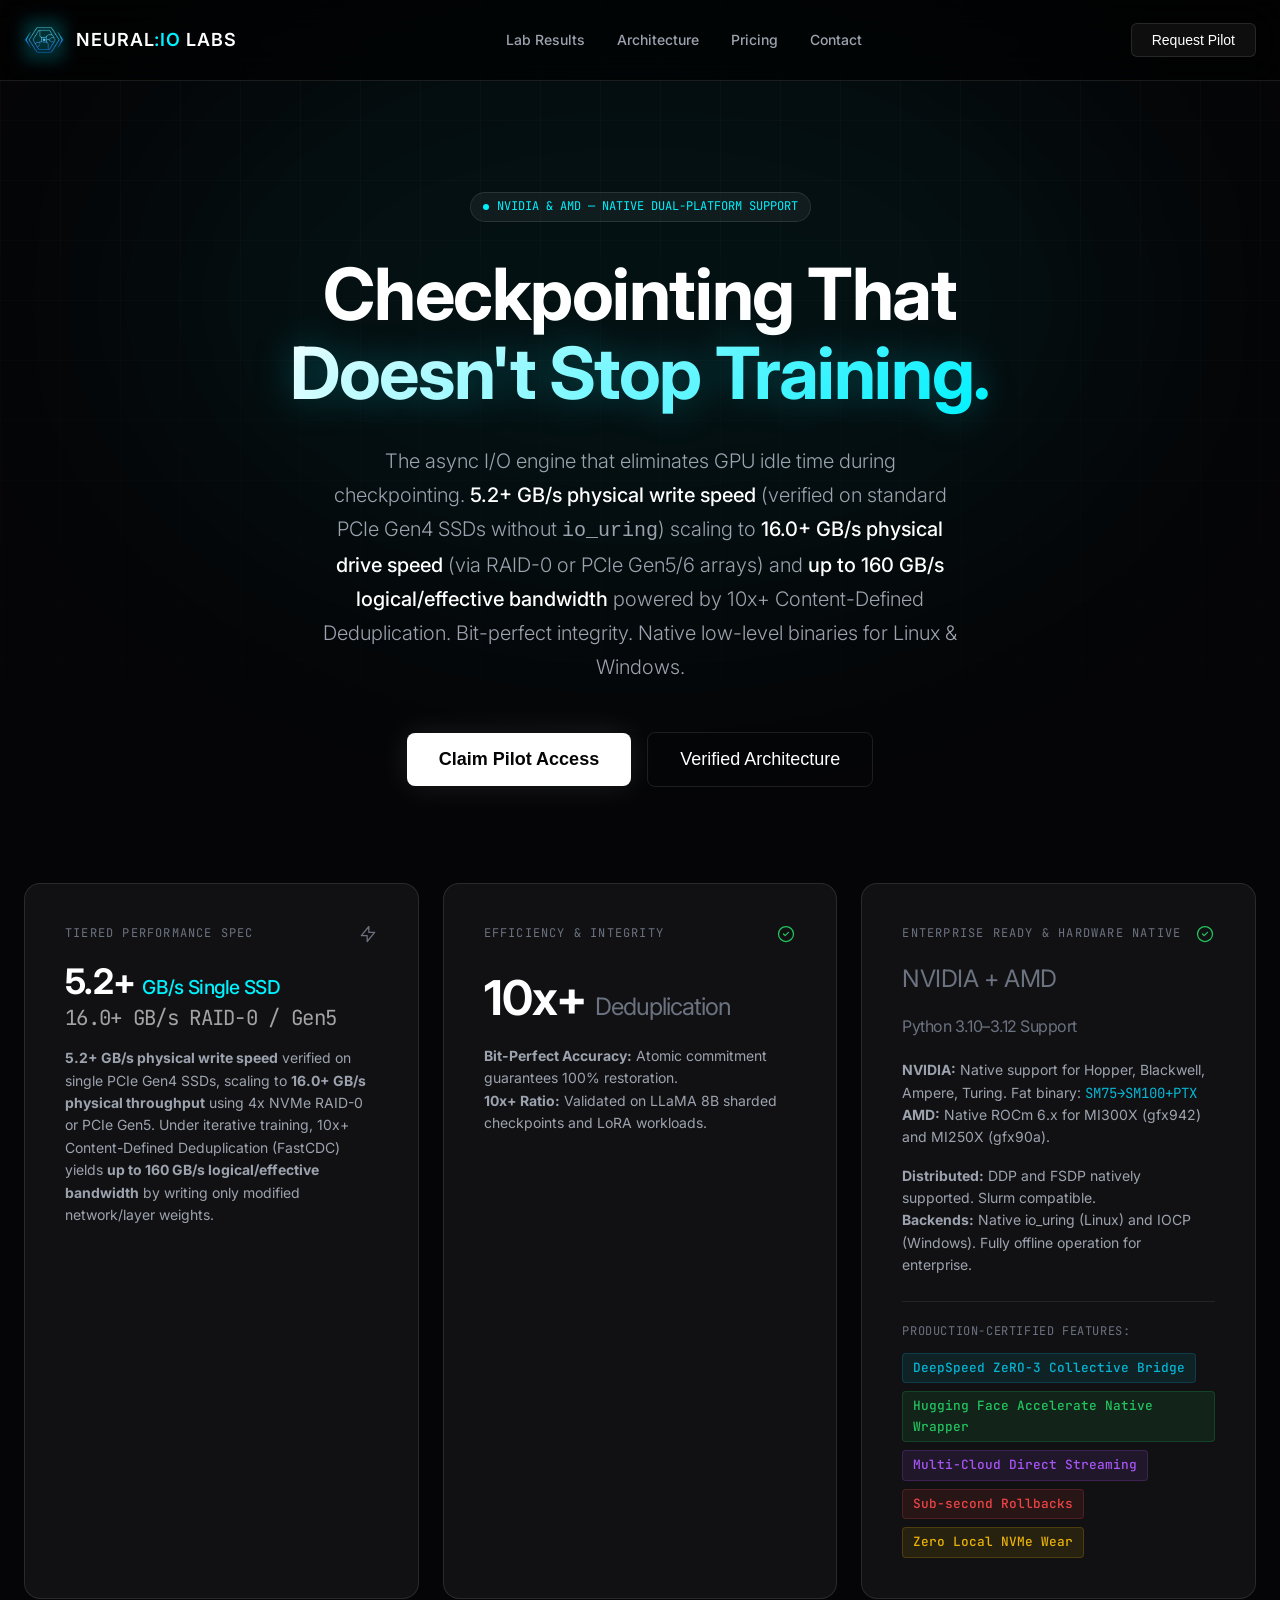
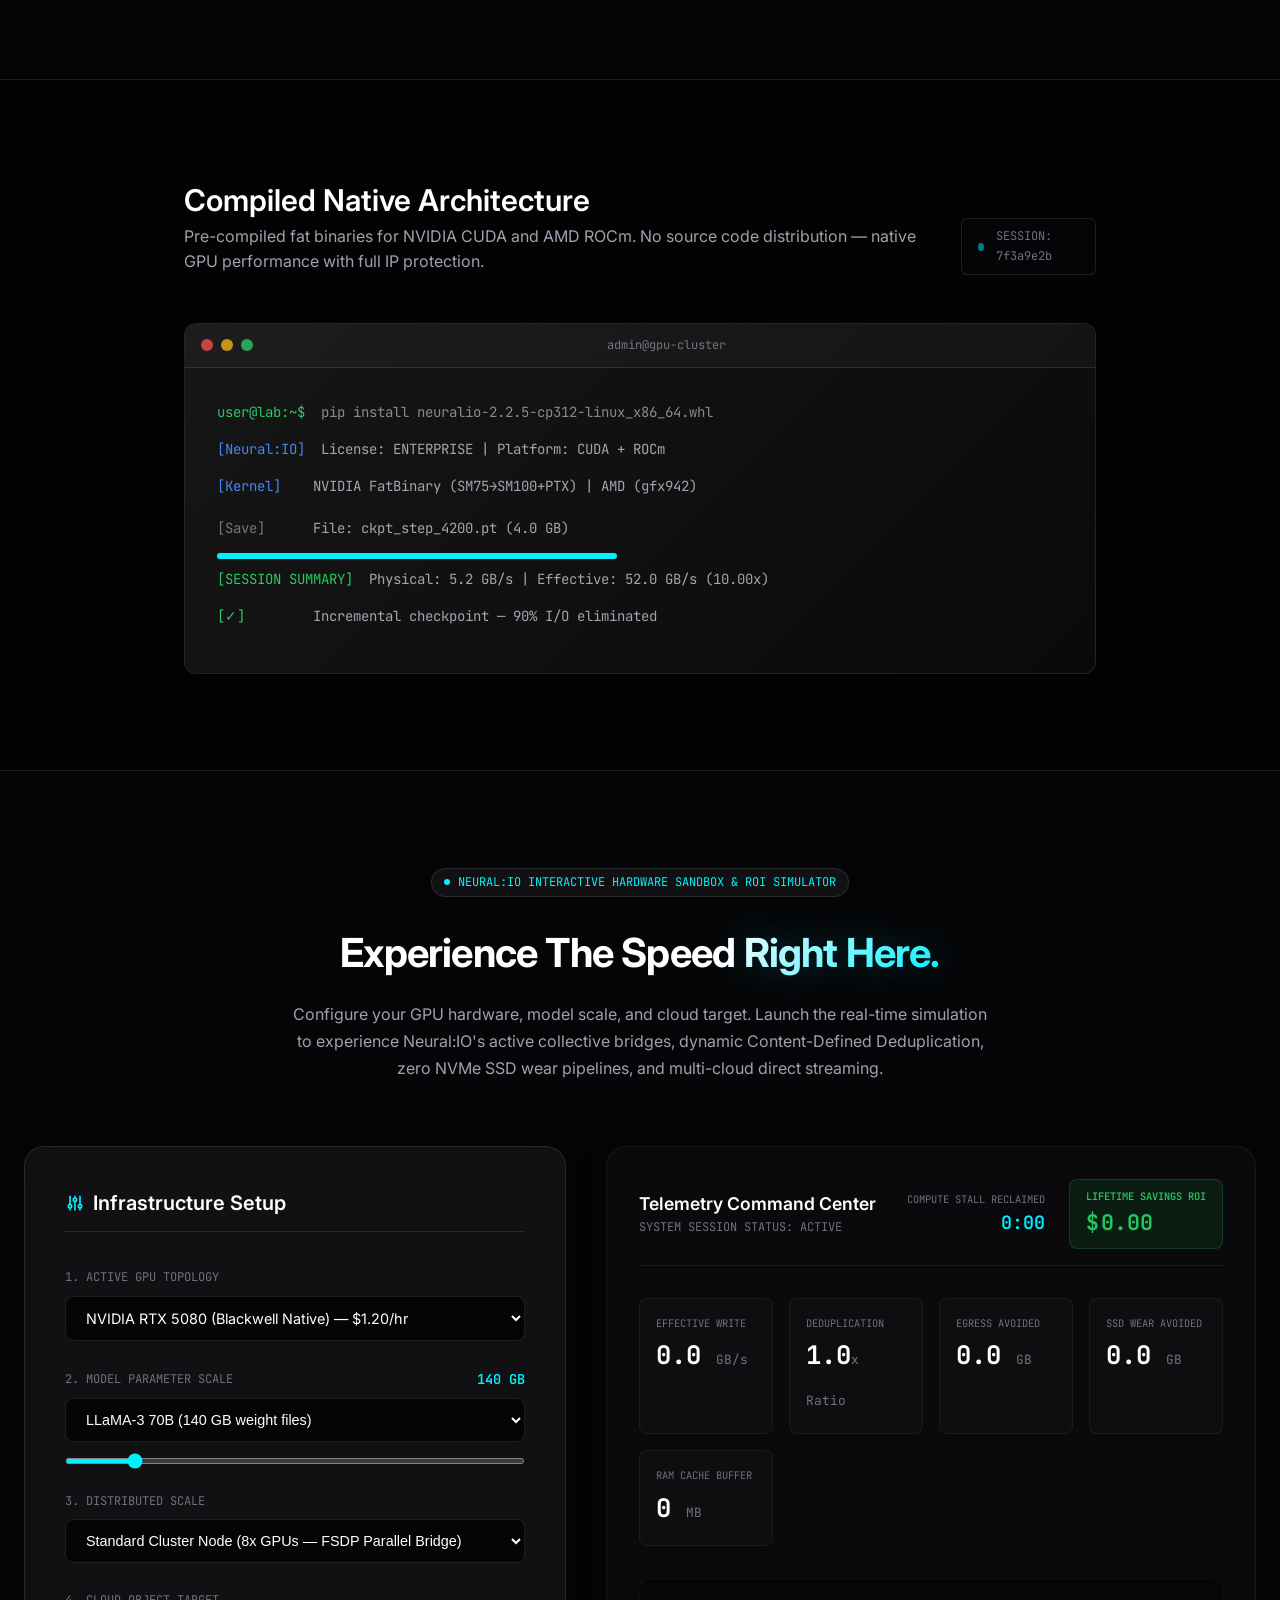
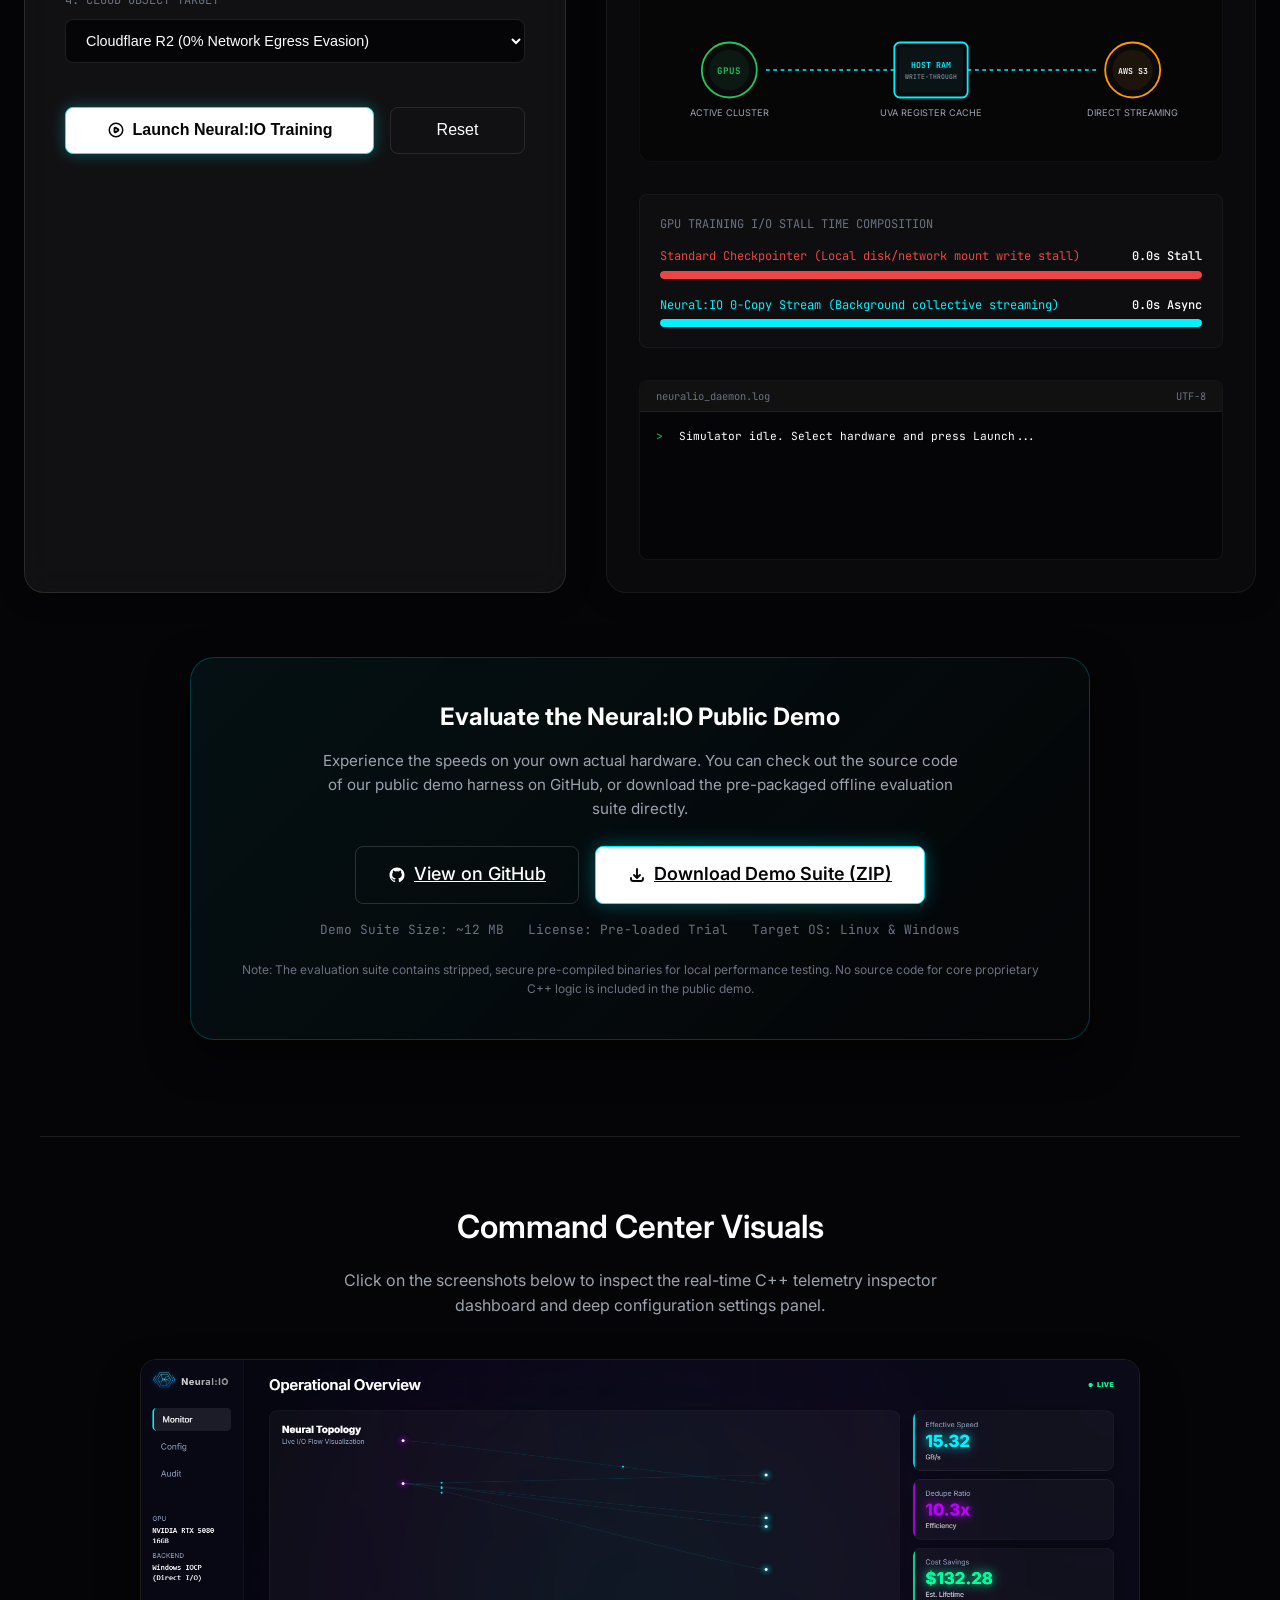
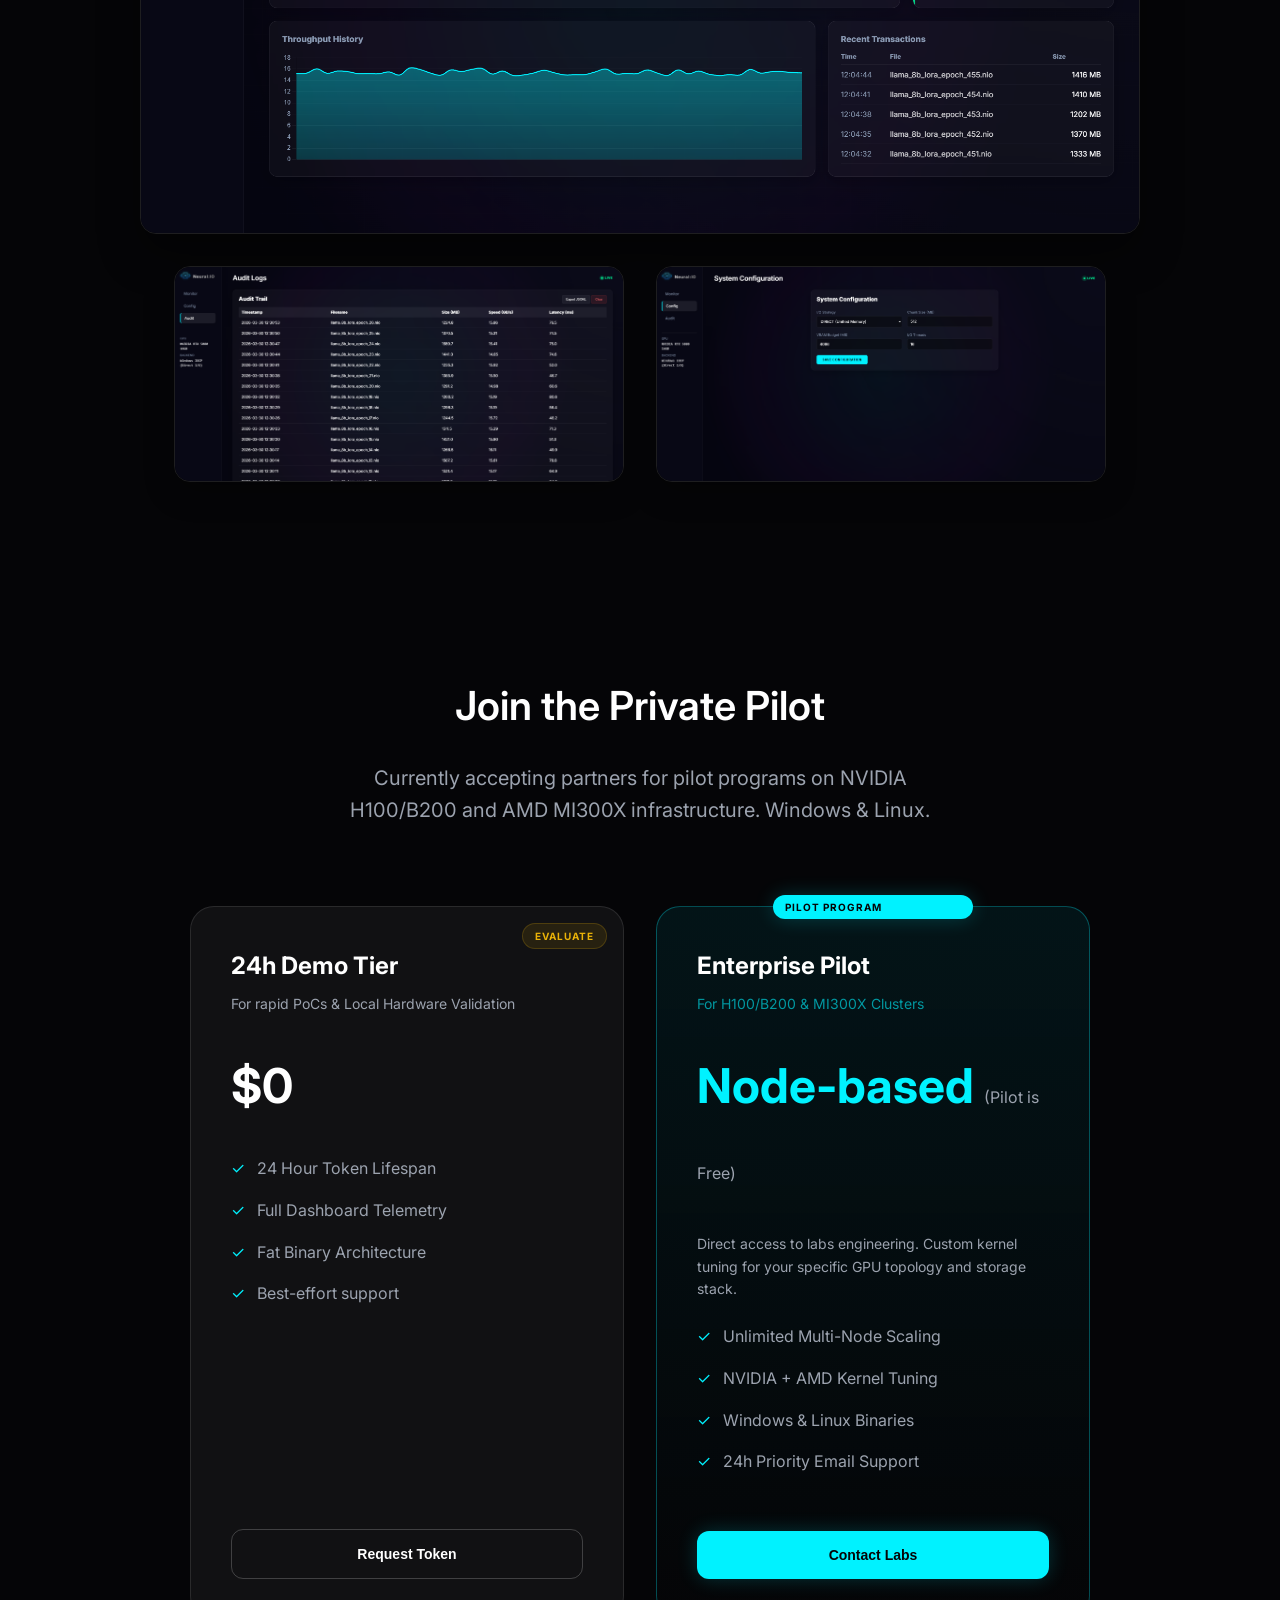
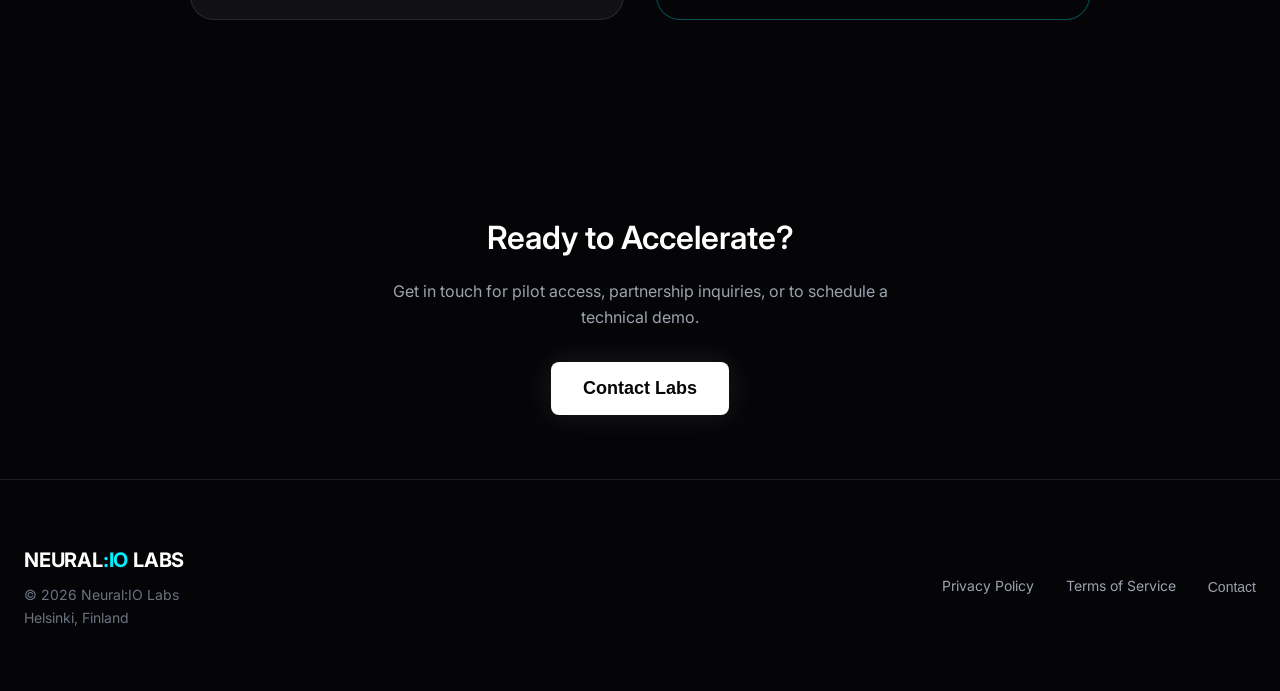
==== commit 58260390: "Ground 160GB/s effective throughput specs with clear physical vs. logical deduplication explanations" ====
--- a/index.html
+++ b/index.html
@@ -5,7 +5,7 @@
     <meta charset="UTF-8">
     <meta name="viewport" content="width=device-width, initial-scale=1.0">
     <meta name="description"
-        content="Neural:IO — GPU-accelerated checkpointing for AI training. 5.2+ GB/s physical Gen4 write speed scaling to 16.0+ GB/s memory ingestion and up to 160 GB/s effective throughput with 10x+ deduplication. Native support for NVIDIA (A100–B200), AMD MI300X, Windows & Linux.">
+        content="Neural:IO — GPU-accelerated checkpointing for AI training. 5.2+ GB/s physical write speed, scaling to 16.0+ GB/s with RAID-0 / Gen5 arrays, and up to 160 GB/s logical/effective throughput via 10x+ deduplication. Native support for NVIDIA & AMD.">
     <meta name="keywords"
         content="AI infrastructure, GPU checkpointing, H100, Blackwell, MI300X, ROCm, AMD, machine learning, deep learning, PyTorch, checkpoint deduplication, Windows GPU">
     <meta name="author" content="Neural:IO Labs">
@@ -187,7 +187,7 @@
         </h1>
 
         <p class="hero-subtitle">
-            The async I/O engine that eliminates GPU idle time during checkpointing. <strong>5.2+ GB/s physical write speed</strong> (verified on standard PCIe Gen4 SSDs without <code>io_uring</code>) scaling to <strong>16.0+ GB/s memory ingestion</strong> and <strong>up to 160 GB/s effective bandwidth</strong> via 10x+ Content-Defined Deduplication. Bit-perfect integrity. Native low-level binaries for Linux & Windows.
+            The async I/O engine that eliminates GPU idle time during checkpointing. <strong>5.2+ GB/s physical write speed</strong> (verified on standard PCIe Gen4 SSDs without <code>io_uring</code>) scaling to <strong>16.0+ GB/s physical drive speed</strong> (via RAID-0 or PCIe Gen5/6 arrays) and <strong>up to 160 GB/s logical/effective bandwidth</strong> powered by 10x+ Content-Defined Deduplication. Bit-perfect integrity. Native low-level binaries for Linux & Windows.
         </p>
 
         <div class="hero-actions">
@@ -212,11 +212,11 @@
                     </svg>
                 </div>
                 <div class="metric-value" style="font-size: 2.2rem; display: flex; flex-direction: column; gap: 0.25rem; line-height: 1.2; font-family: var(--font-sans); color: #fff;">
-                    <div style="font-weight: 700;">5.2+ <span style="font-size: 1.2rem; font-weight: 500; color: var(--color-cyan);">GB/s Physical Write</span></div>
-                    <div style="font-size: 1.3rem; color: #a3a3a3; font-weight: 400; font-family: var(--font-mono);">16.0+ GB/s Ingestion Rate</div>
+                    <div style="font-weight: 700;">5.2+ <span style="font-size: 1.2rem; font-weight: 500; color: var(--color-cyan);">GB/s Single SSD</span></div>
+                    <div style="font-size: 1.3rem; color: #a3a3a3; font-weight: 400; font-family: var(--font-mono);">16.0+ GB/s RAID-0 / Gen5</div>
                 </div>
                 <p class="metric-description" style="margin-top: 1rem;">
-                    <strong>5.2+ GB/s physical write speed</strong> verified on PCIe Gen4 SSDs without kernel bypass, scaling to <strong>16.0+ GB/s memory ingestion</strong> via zero-copy UVA registers, and <strong>up to 160 GB/s effective bandwidth</strong> via 10x+ Content-Defined Deduplication.
+                    <strong>5.2+ GB/s physical write speed</strong> verified on single PCIe Gen4 SSDs, scaling to <strong>16.0+ GB/s physical throughput</strong> using 4x NVMe RAID-0 or PCIe Gen5. Under iterative training, 10x+ Content-Defined Deduplication (FastCDC) yields <strong>up to 160 GB/s logical/effective bandwidth</strong> by writing only modified network/layer weights.
                 </p>
             </div>
 
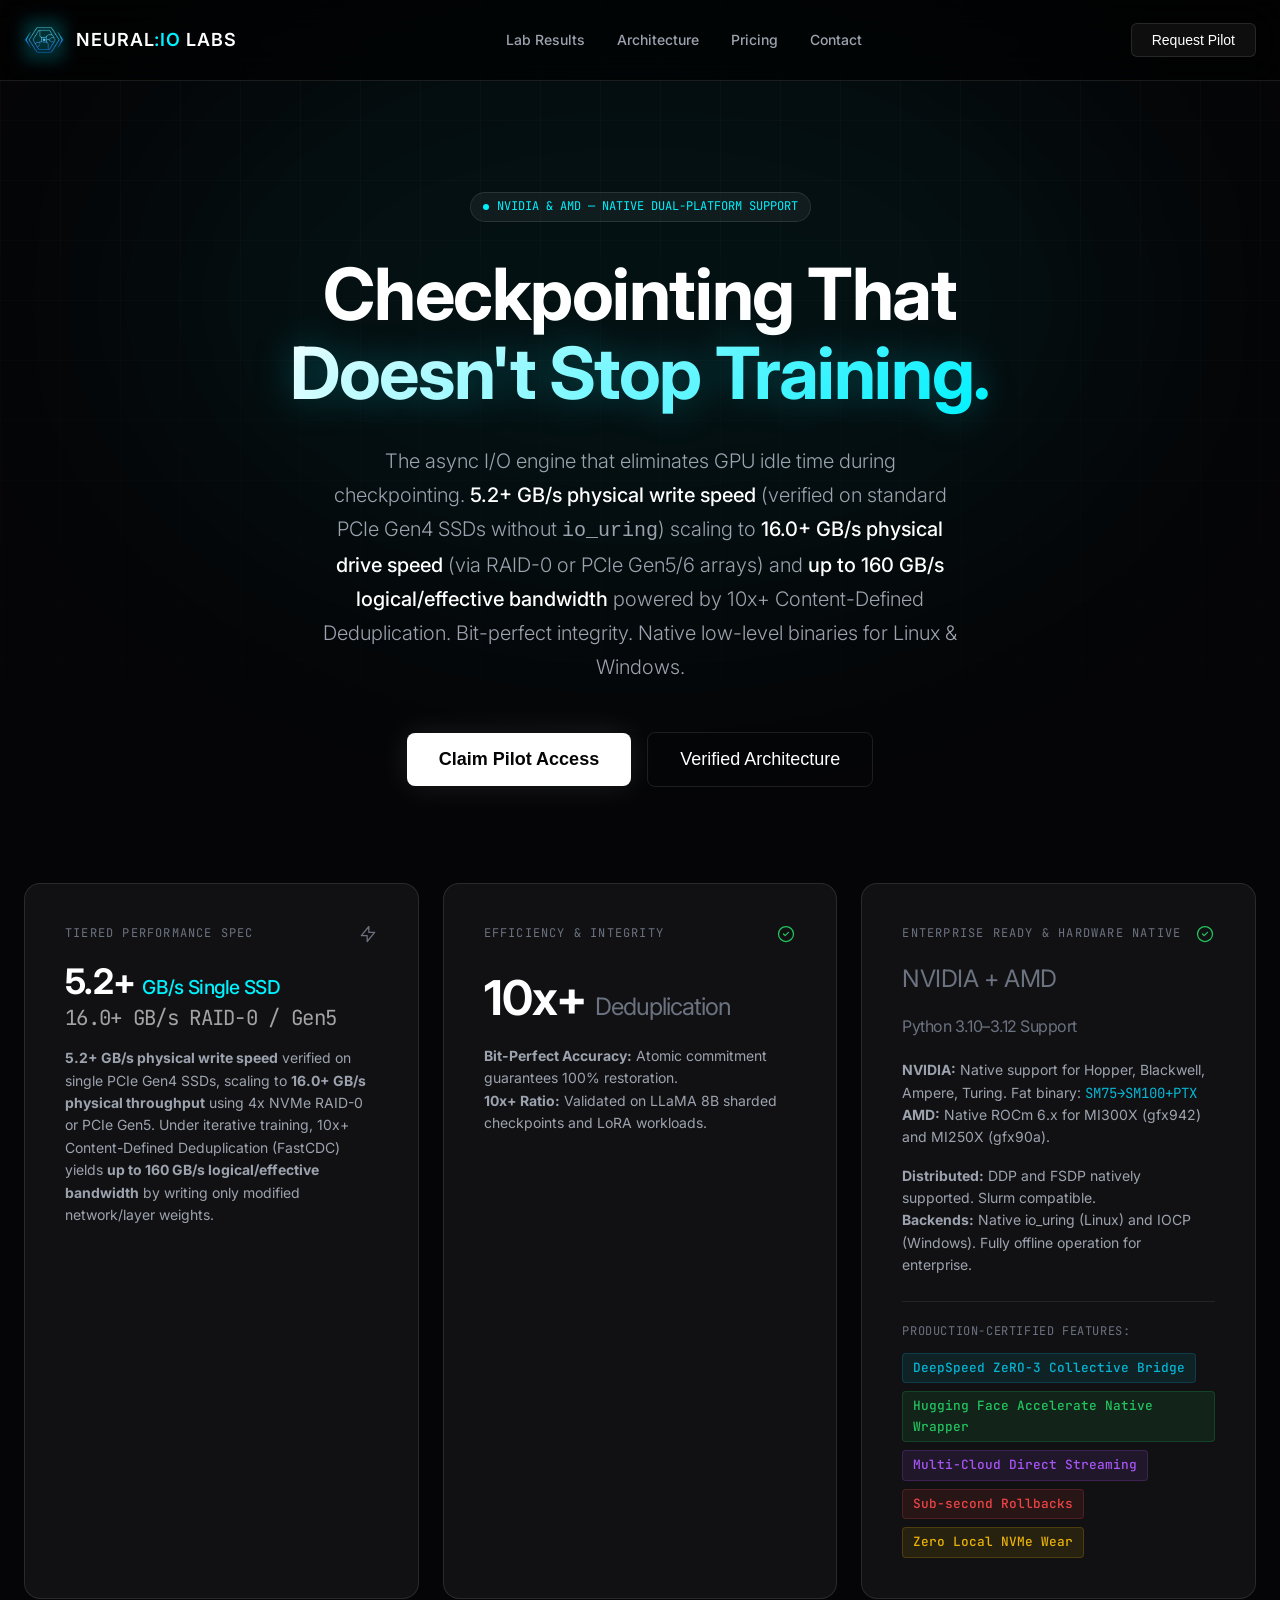
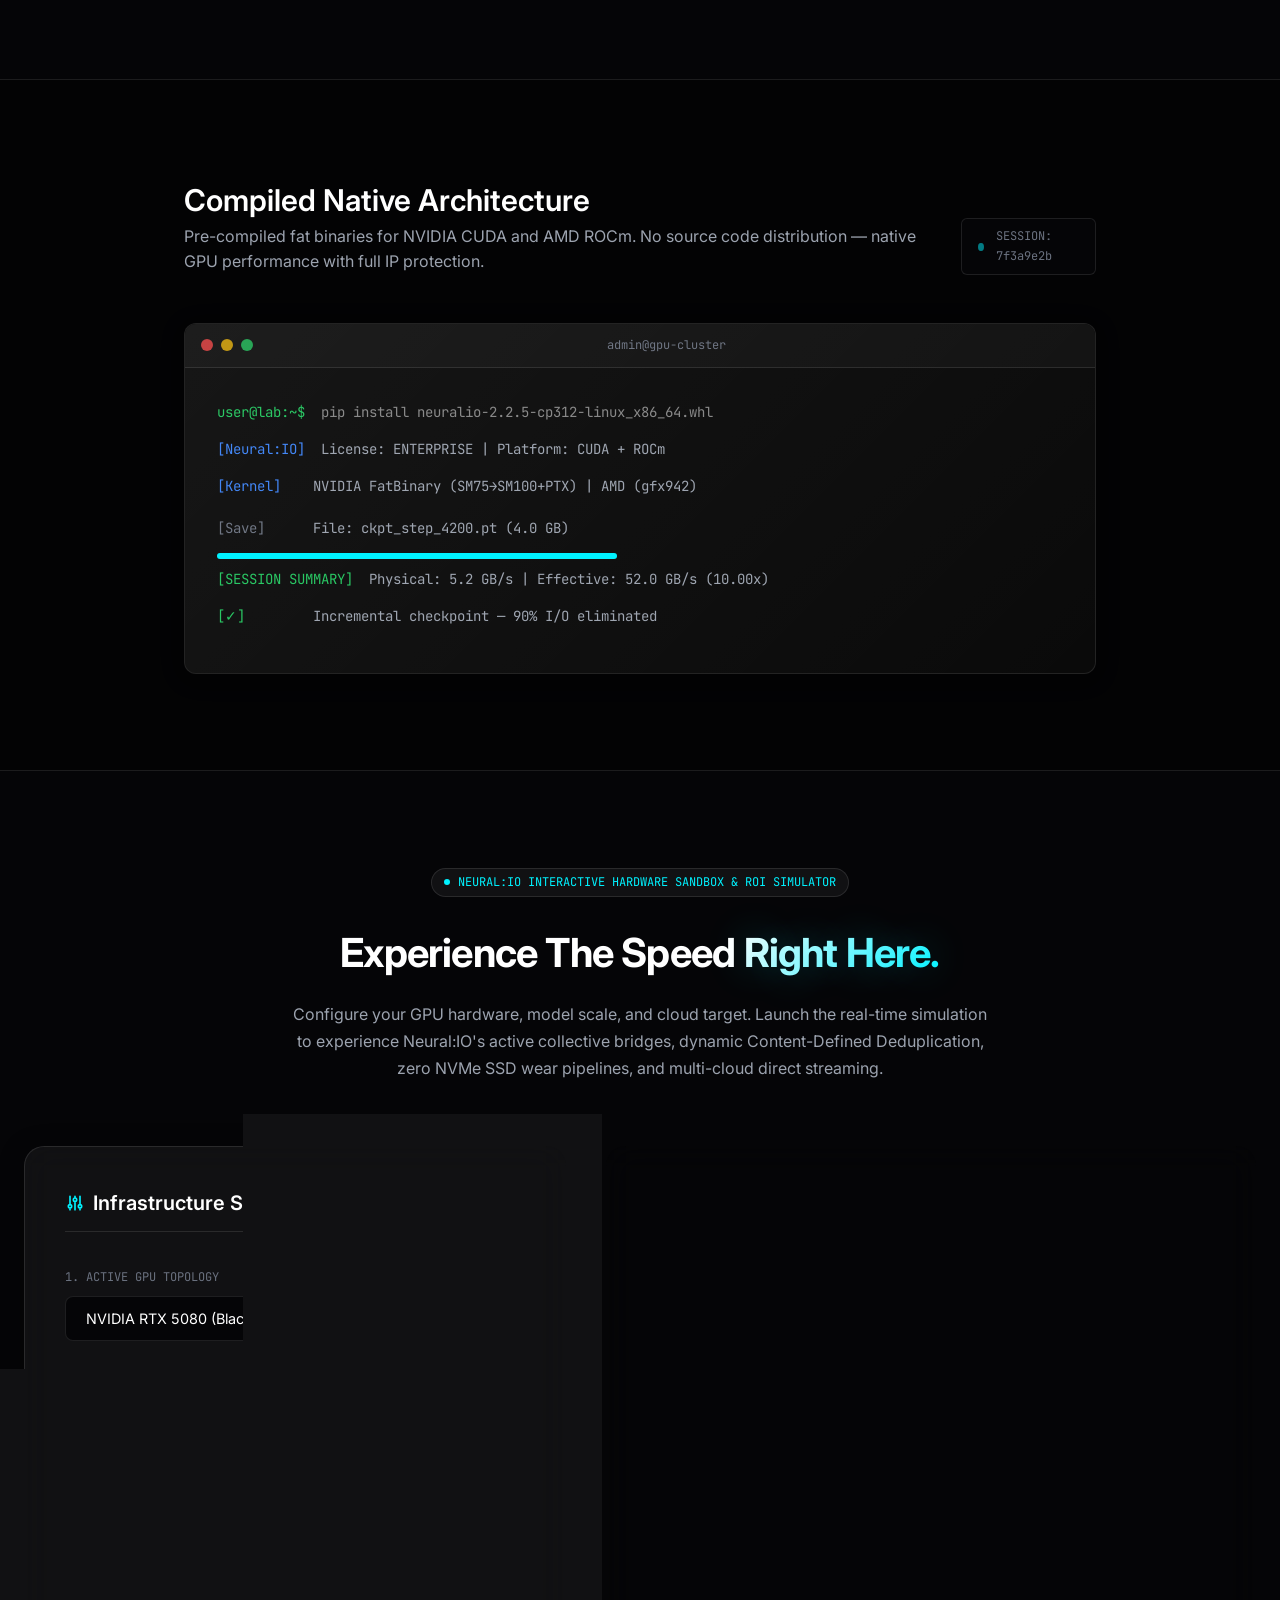
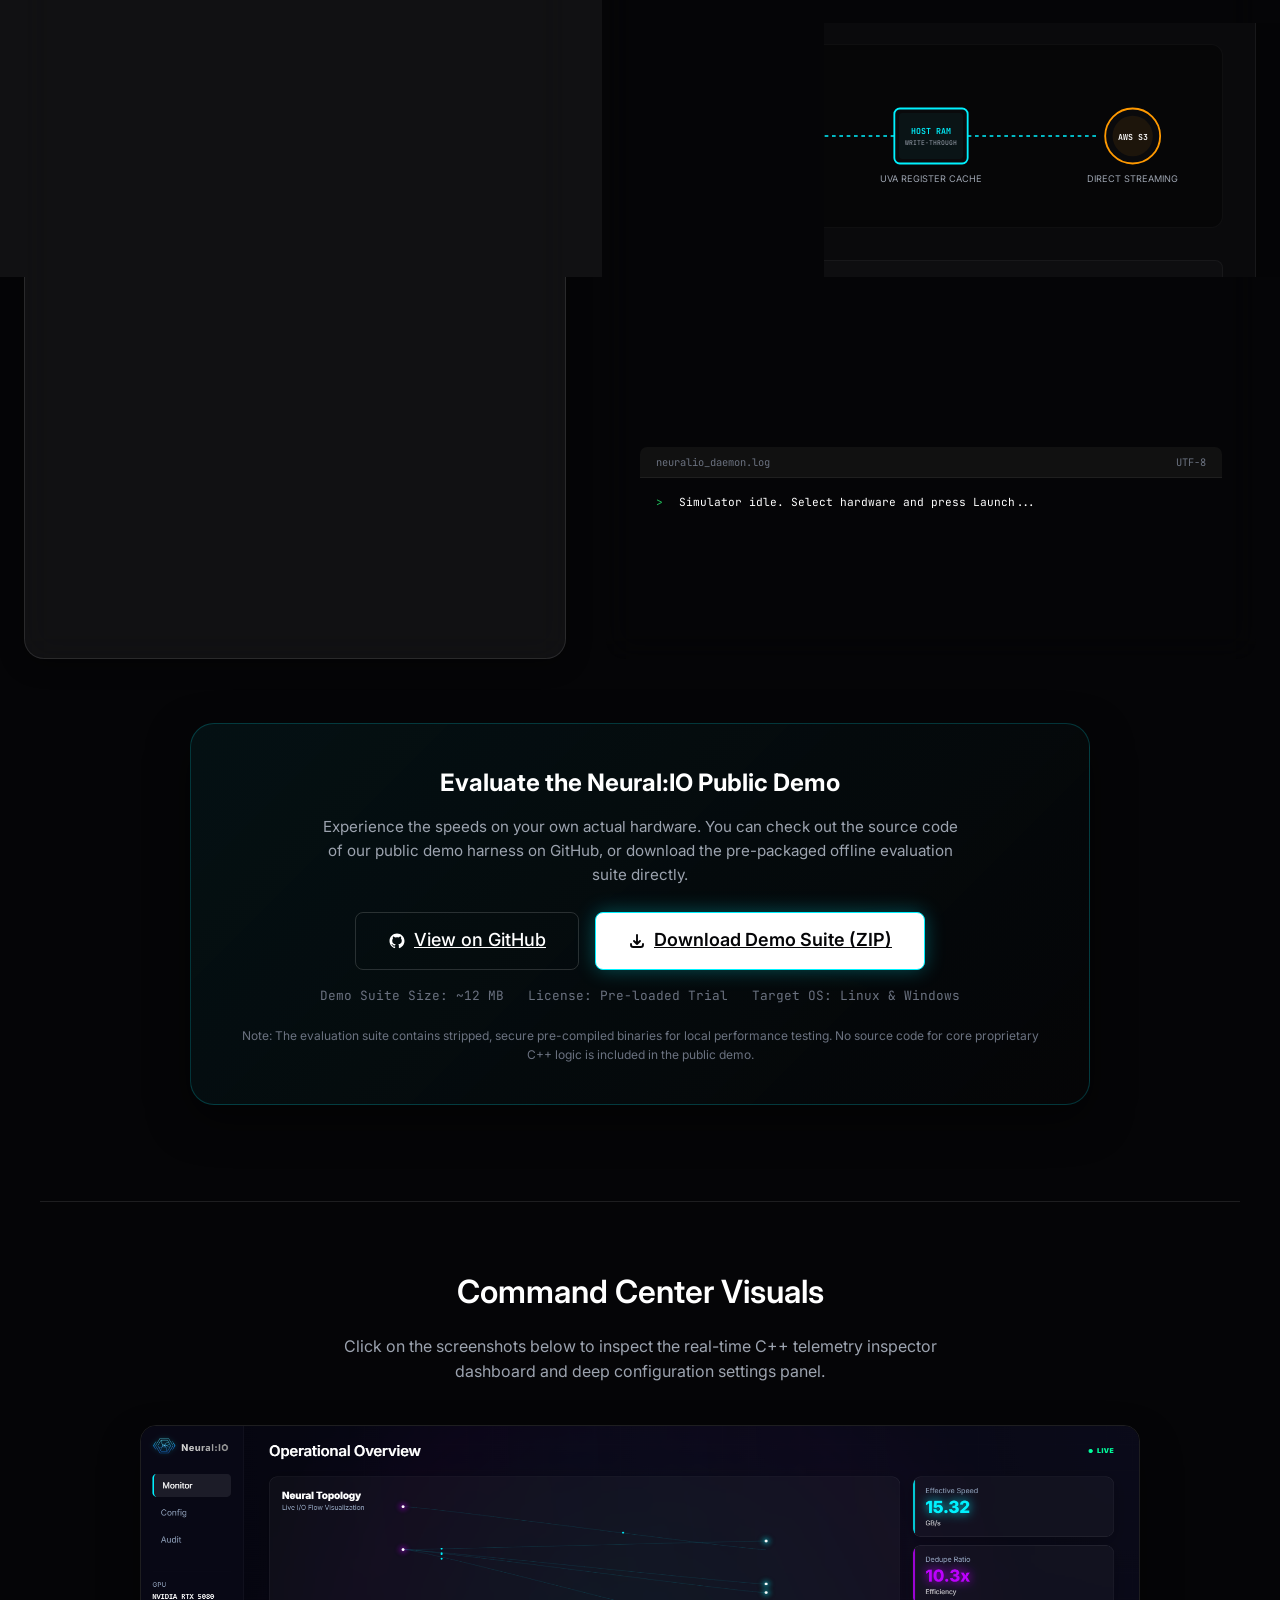
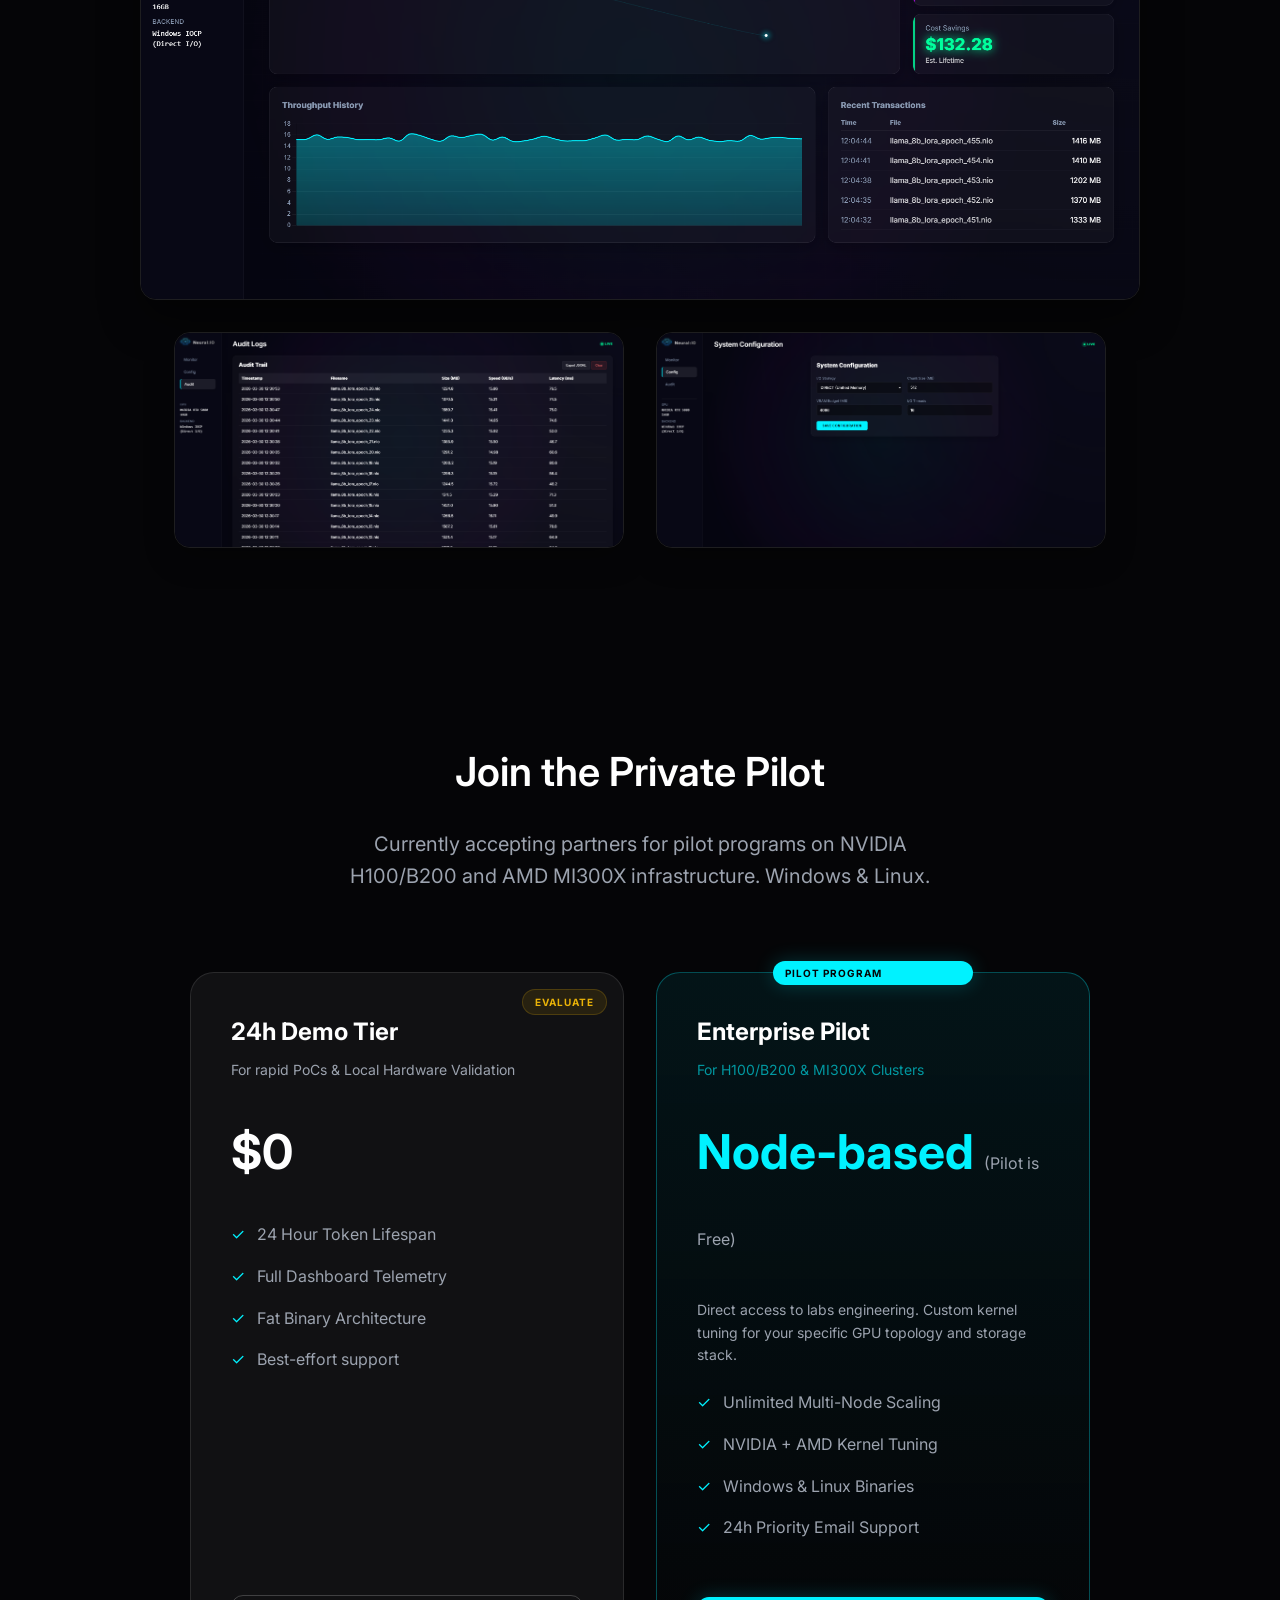
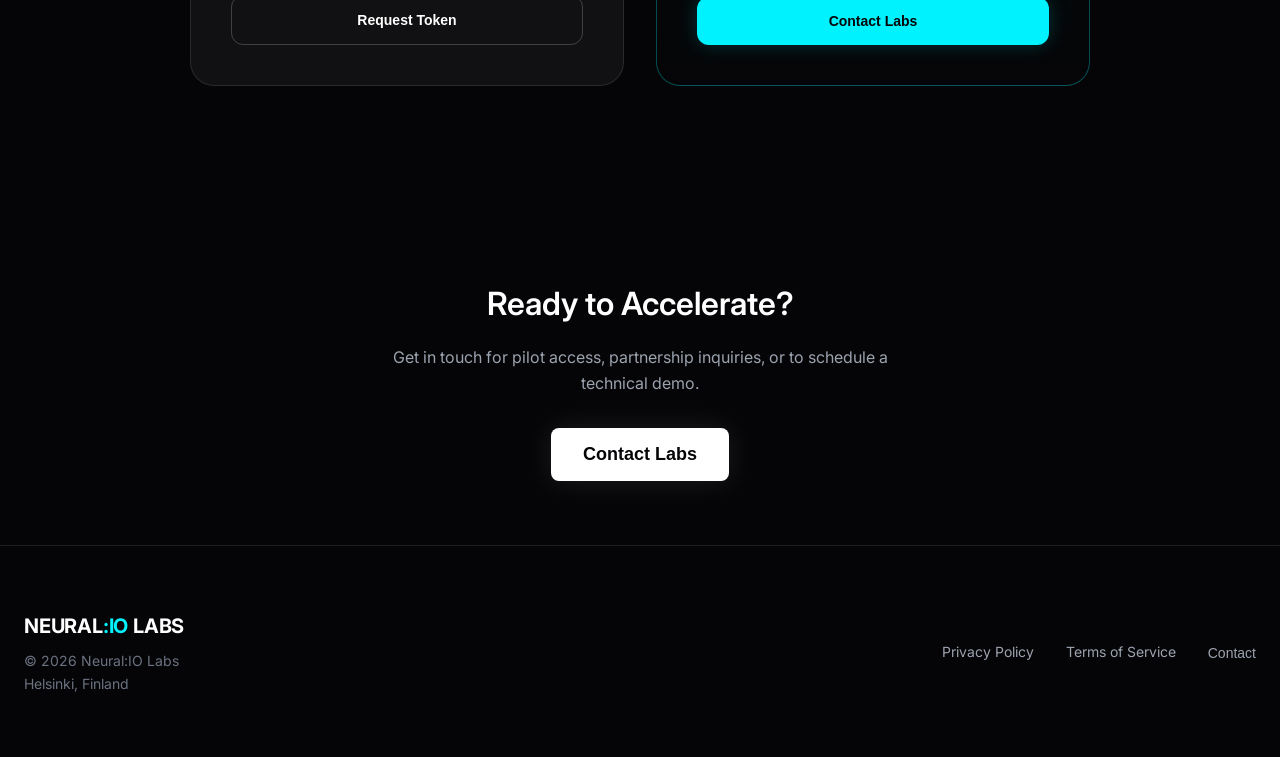
==== commit ab67194c: "Enhance sandbox simulator: Add time acceleration visibility, expand GPU list, support own storage, a" ====
--- a/index.html
+++ b/index.html
@@ -372,10 +372,20 @@
                     <label style="font-size: 0.75rem; font-family: var(--font-mono); color: var(--color-text-dimmed); text-transform: uppercase;">1. Active GPU Topology</label>
                     <select id="sbGpu" style="padding: 0.75rem 1rem; border-radius: 8px; border: 1px solid var(--color-border); background: var(--color-bg); color: #fff; font-size: 0.9rem; font-family: var(--font-sans); outline: none; cursor: pointer; transition: border-color var(--transition-fast);">
                         <option value="rtx-5080" selected>NVIDIA RTX 5080 (Blackwell Native) — $1.20/hr</option>
-                        <option value="b200">NVIDIA B200 SXM (8x NVLink Cluster) — $4.50/hr</option>
-                        <option value="h100">NVIDIA H100 SXM5 (8x NVLink Node) — $2.50/hr</option>
+                        <option value="rtx-5090">NVIDIA RTX 5090 (Blackwell Flagship) — $1.90/hr</option>
+                        <option value="rtx-4090">NVIDIA RTX 4090 (Ada Desktop) — $0.90/hr</option>
+                        <option value="rtx-3090">NVIDIA RTX 3090 (Ampere Desktop) — $0.40/hr</option>
+                        <option value="b200">NVIDIA B200 SXM (Blackwell Server) — $4.50/hr</option>
+                        <option value="h200">NVIDIA H200 SXM (Hopper Flagship) — $3.50/hr</option>
+                        <option value="h100">NVIDIA H100 SXM (Hopper Server) — $2.50/hr</option>
+                        <option value="a100-80gb">NVIDIA A100 (80GB Ampere) — $2.20/hr</option>
+                        <option value="a100-40gb">NVIDIA A100 (40GB Ampere) — $1.50/hr</option>
+                        <option value="l40s">NVIDIA L40S (48GB Ada Enterprise) — $1.25/hr</option>
+                        <option value="l4">NVIDIA L4 (24GB Ada PCIe) — $0.50/hr</option>
+                        <option value="a10g">NVIDIA A10G (24GB Ampere PCIe) — $1.00/hr</option>
+                        <option value="t4">NVIDIA T4 (16GB Turing PCIe) — $0.25/hr</option>
+                        <option value="mi325x">AMD MI325X OAM (ROCm Native) — $3.00/hr</option>
                         <option value="mi300x">AMD MI300X OAM (ROCm Native) — $2.20/hr</option>
-                        <option value="rtx-4090">NVIDIA RTX 4090 (Ada Desktop) — $0.90/hr</option>
                     </select>
                 </div>
 
@@ -412,6 +422,7 @@
                         <option value="aws">Amazon AWS S3 ($0.09/GB Standard Egress)</option>
                         <option value="gcp">Google Cloud Storage ($0.12/GB Standard Egress)</option>
                         <option value="azure">Azure Blob Storage ($0.087/GB Standard Egress)</option>
+                        <option value="own">Local / On-Prem Storage (Zero Egress/Storage Costs)</option>
                     </select>
                 </div>
 
@@ -437,9 +448,18 @@
                 <div style="display: flex; justify-content: space-between; align-items: center; flex-wrap: wrap; gap: 1rem; border-bottom: 1px solid rgba(255,255,255,0.08); padding-bottom: 1rem;">
                     <div>
                         <h4 style="font-size: 1.1rem; font-weight: 600; color: #fff;">Telemetry Command Center</h4>
-                        <p style="font-size: 0.75rem; color: var(--color-text-dimmed); font-family: var(--font-mono);">SYSTEM SESSION STATUS: ACTIVE</p>
-                    </div>
-                    <div style="display: flex; align-items: center; gap: 1.5rem;">
+                        <p style="font-size: 0.75rem; color: var(--color-text-dimmed); font-family: var(--font-mono); display: flex; align-items: center; gap: 0.5rem; flex-wrap: wrap;">
+                            <span>SYSTEM SESSION STATUS: ACTIVE</span>
+                            <span style="display: inline-block; font-size: 0.65rem; padding: 0.1rem 0.4rem; border-radius: 4px; background: rgba(234,179,8,0.1); border: 1px solid rgba(234,179,8,0.25); color: #eab308; font-weight: 600;">Time Acceleration: 4,800x</span>
+                        </p>
+                    </div>
+                    <div style="display: flex; align-items: center; gap: 1.5rem; flex-wrap: wrap;">
+                        <!-- Simulated Time Clock -->
+                        <div style="text-align: right; min-width: 120px;">
+                            <div style="font-size: 0.65rem; font-family: var(--font-mono); color: var(--color-text-dimmed); text-transform: uppercase;">Simulated Training Time</div>
+                            <div id="mSimTime" style="font-size: 1.15rem; font-family: var(--font-mono); color: #eab308; font-weight: 600;">0d 0h</div>
+                        </div>
+
                         <!-- Time Reclaimed -->
                         <div style="text-align: right;">
                             <div style="font-size: 0.65rem; font-family: var(--font-mono); color: var(--color-text-dimmed); text-transform: uppercase;">Compute Stall Reclaimed</div>
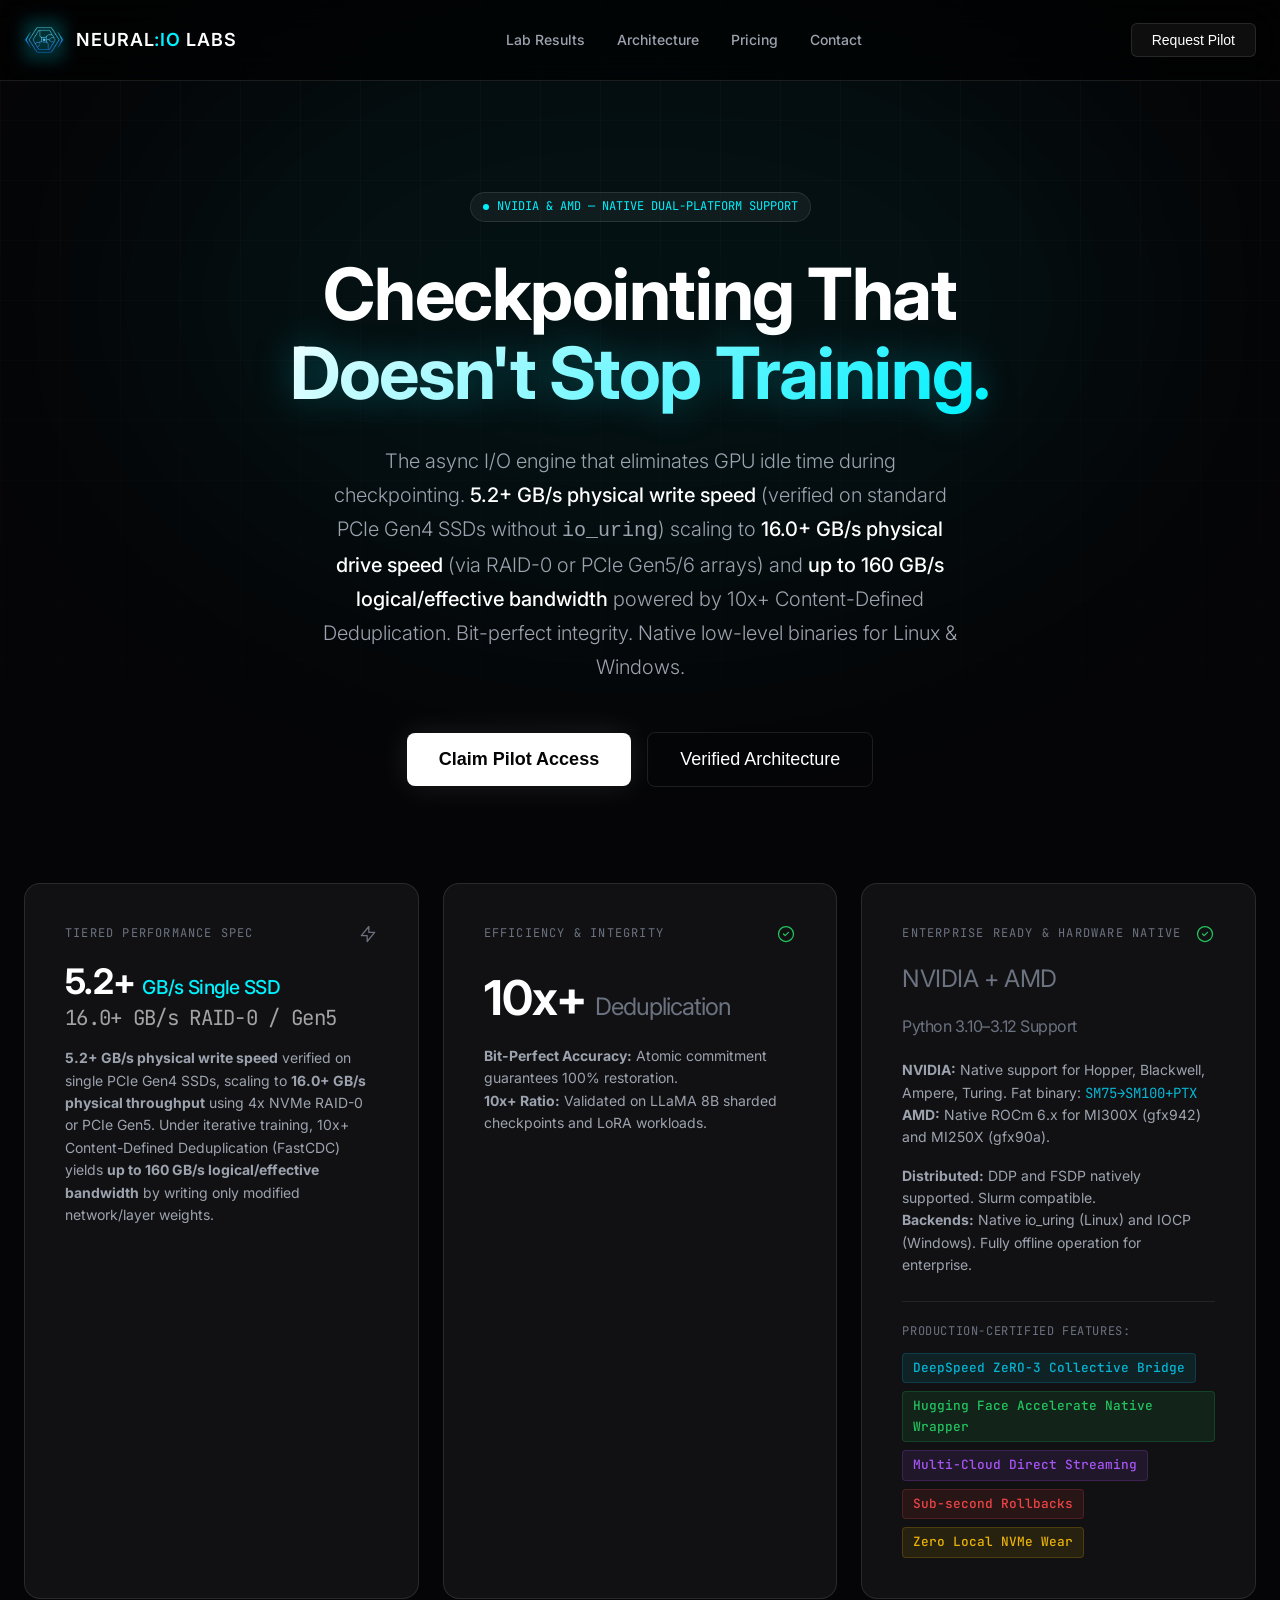
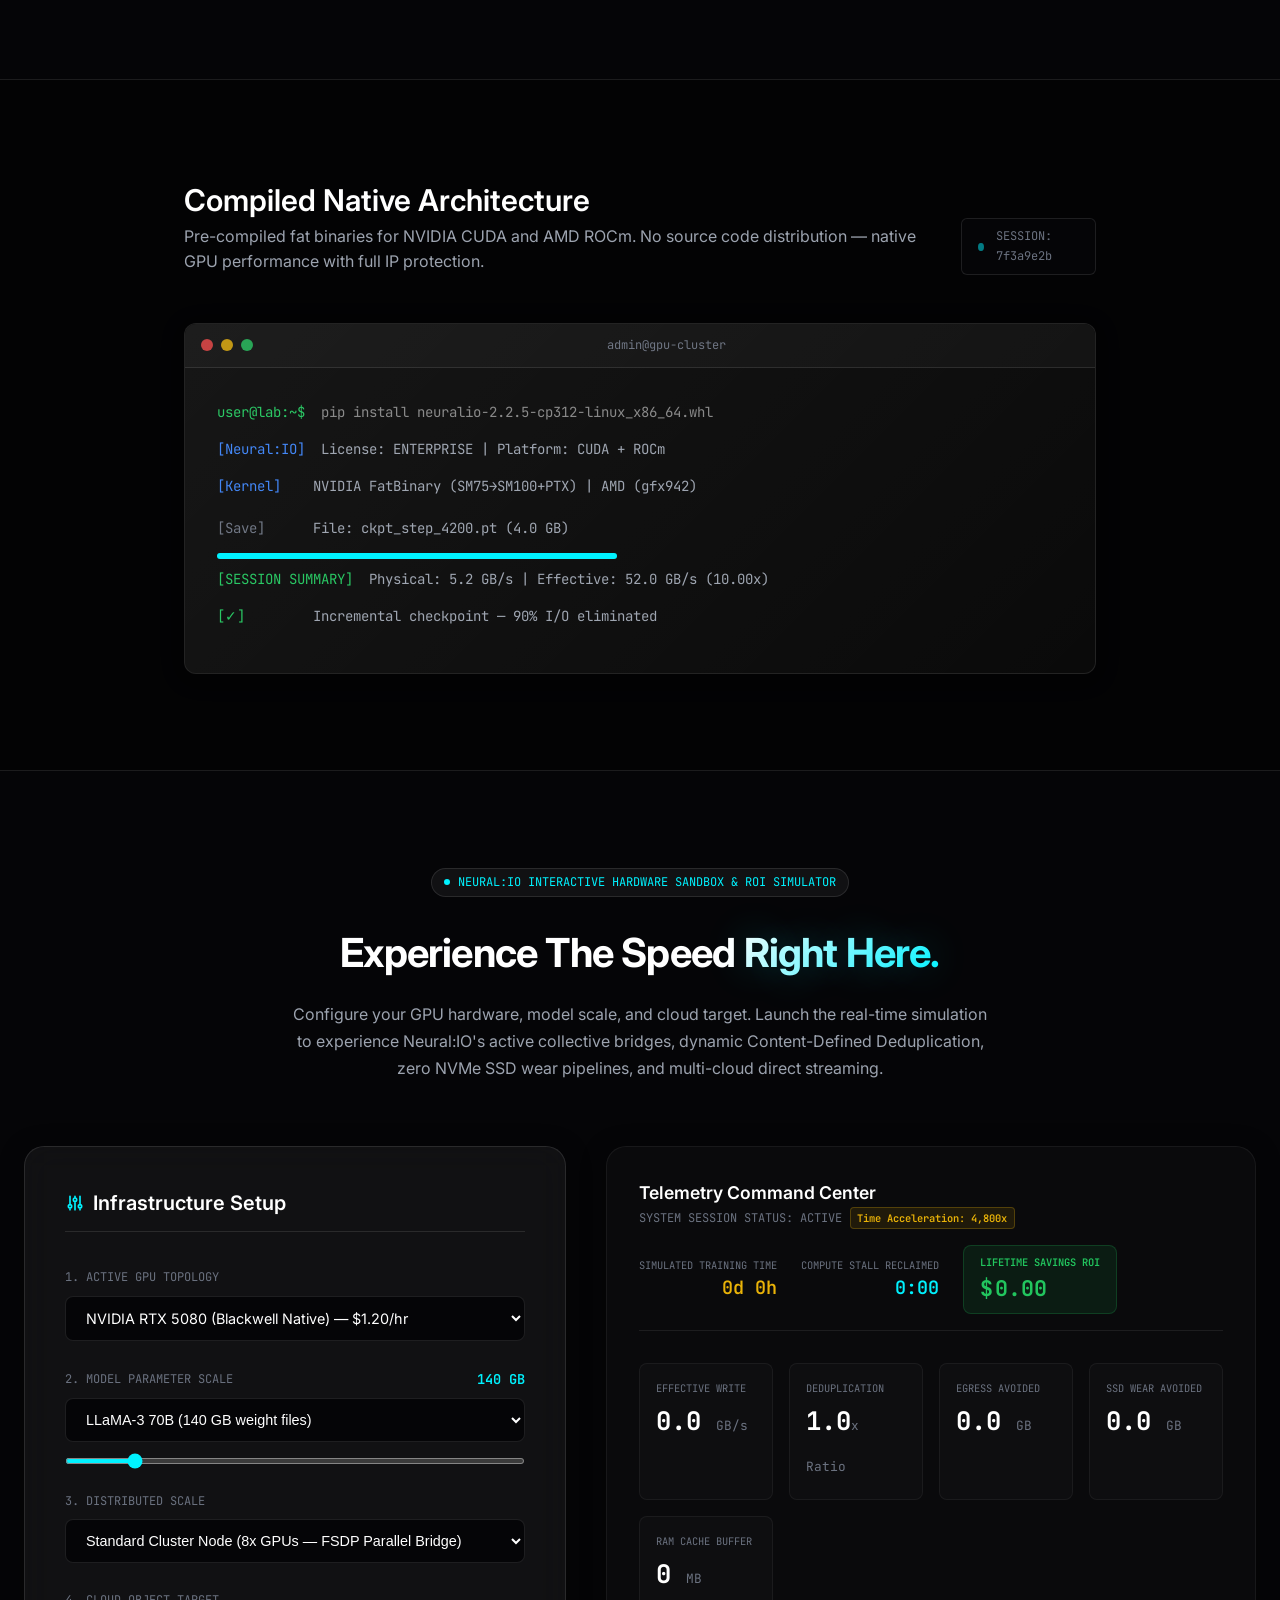
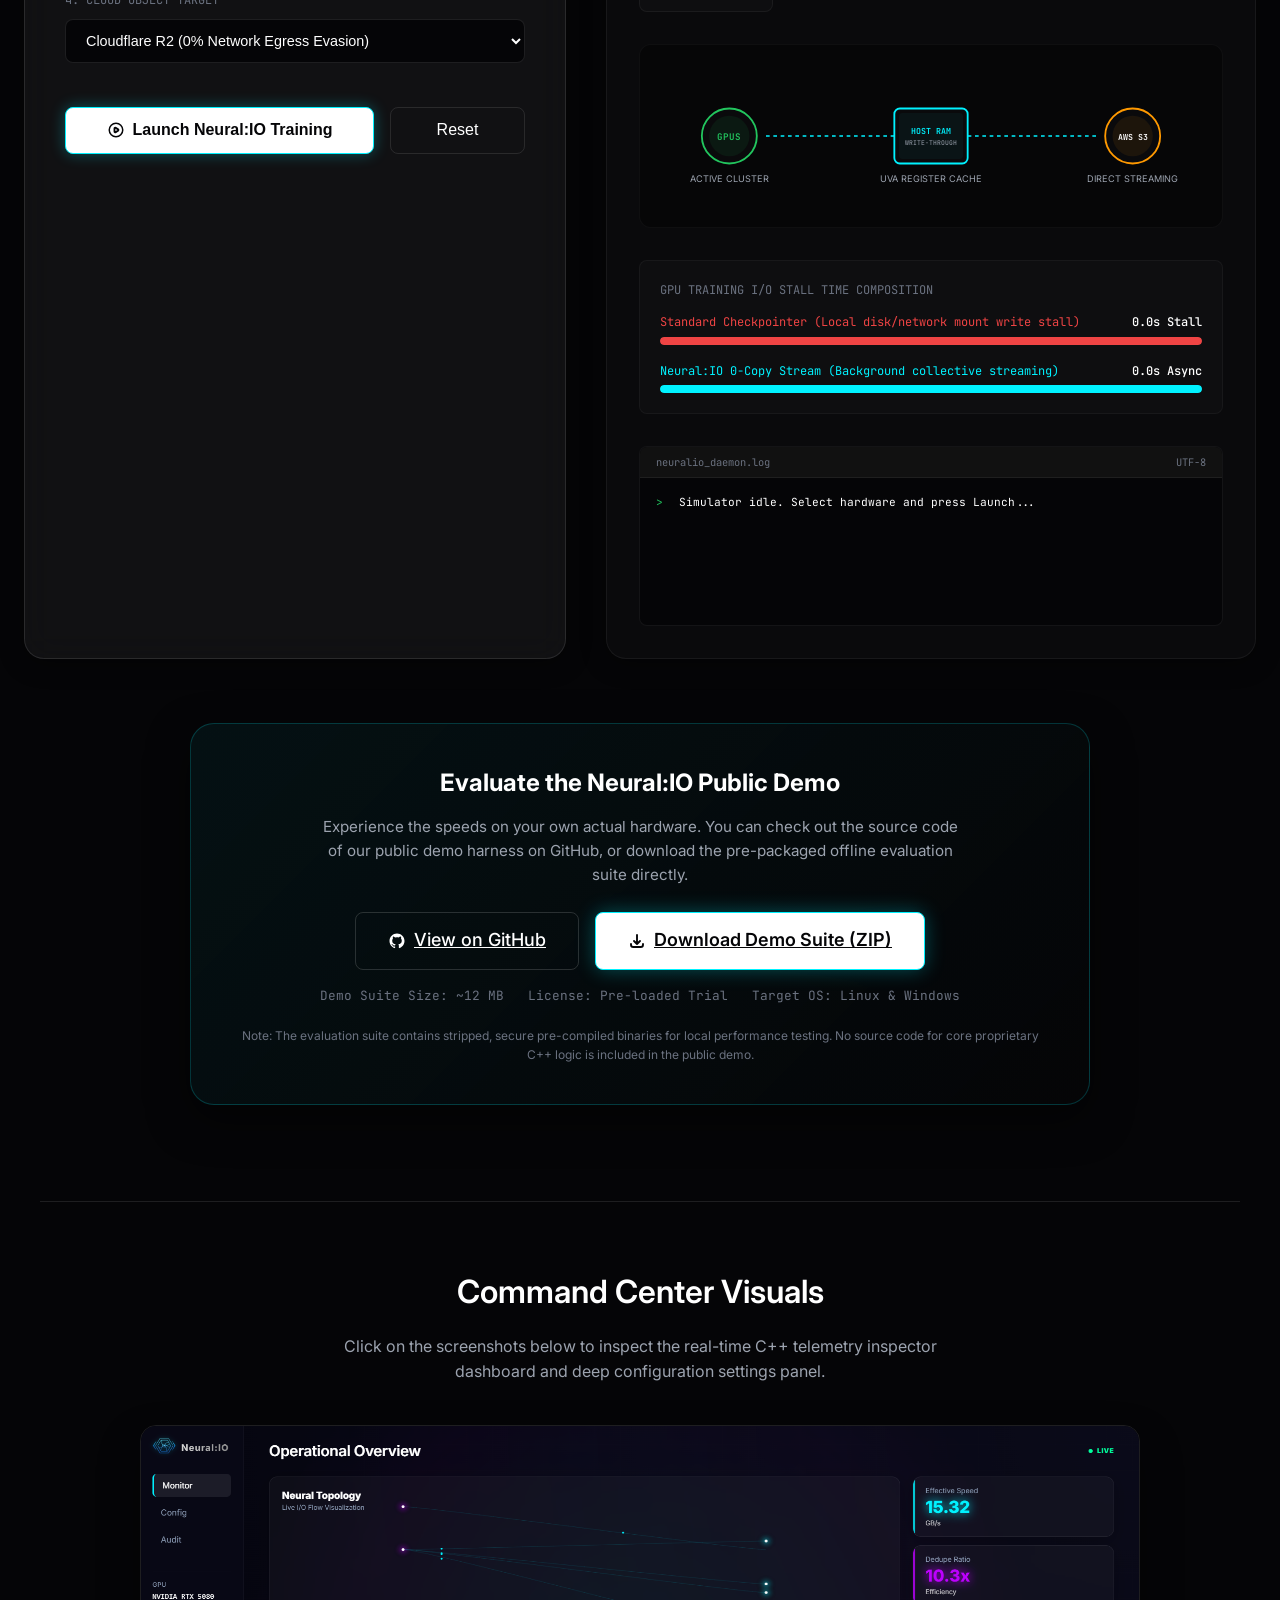
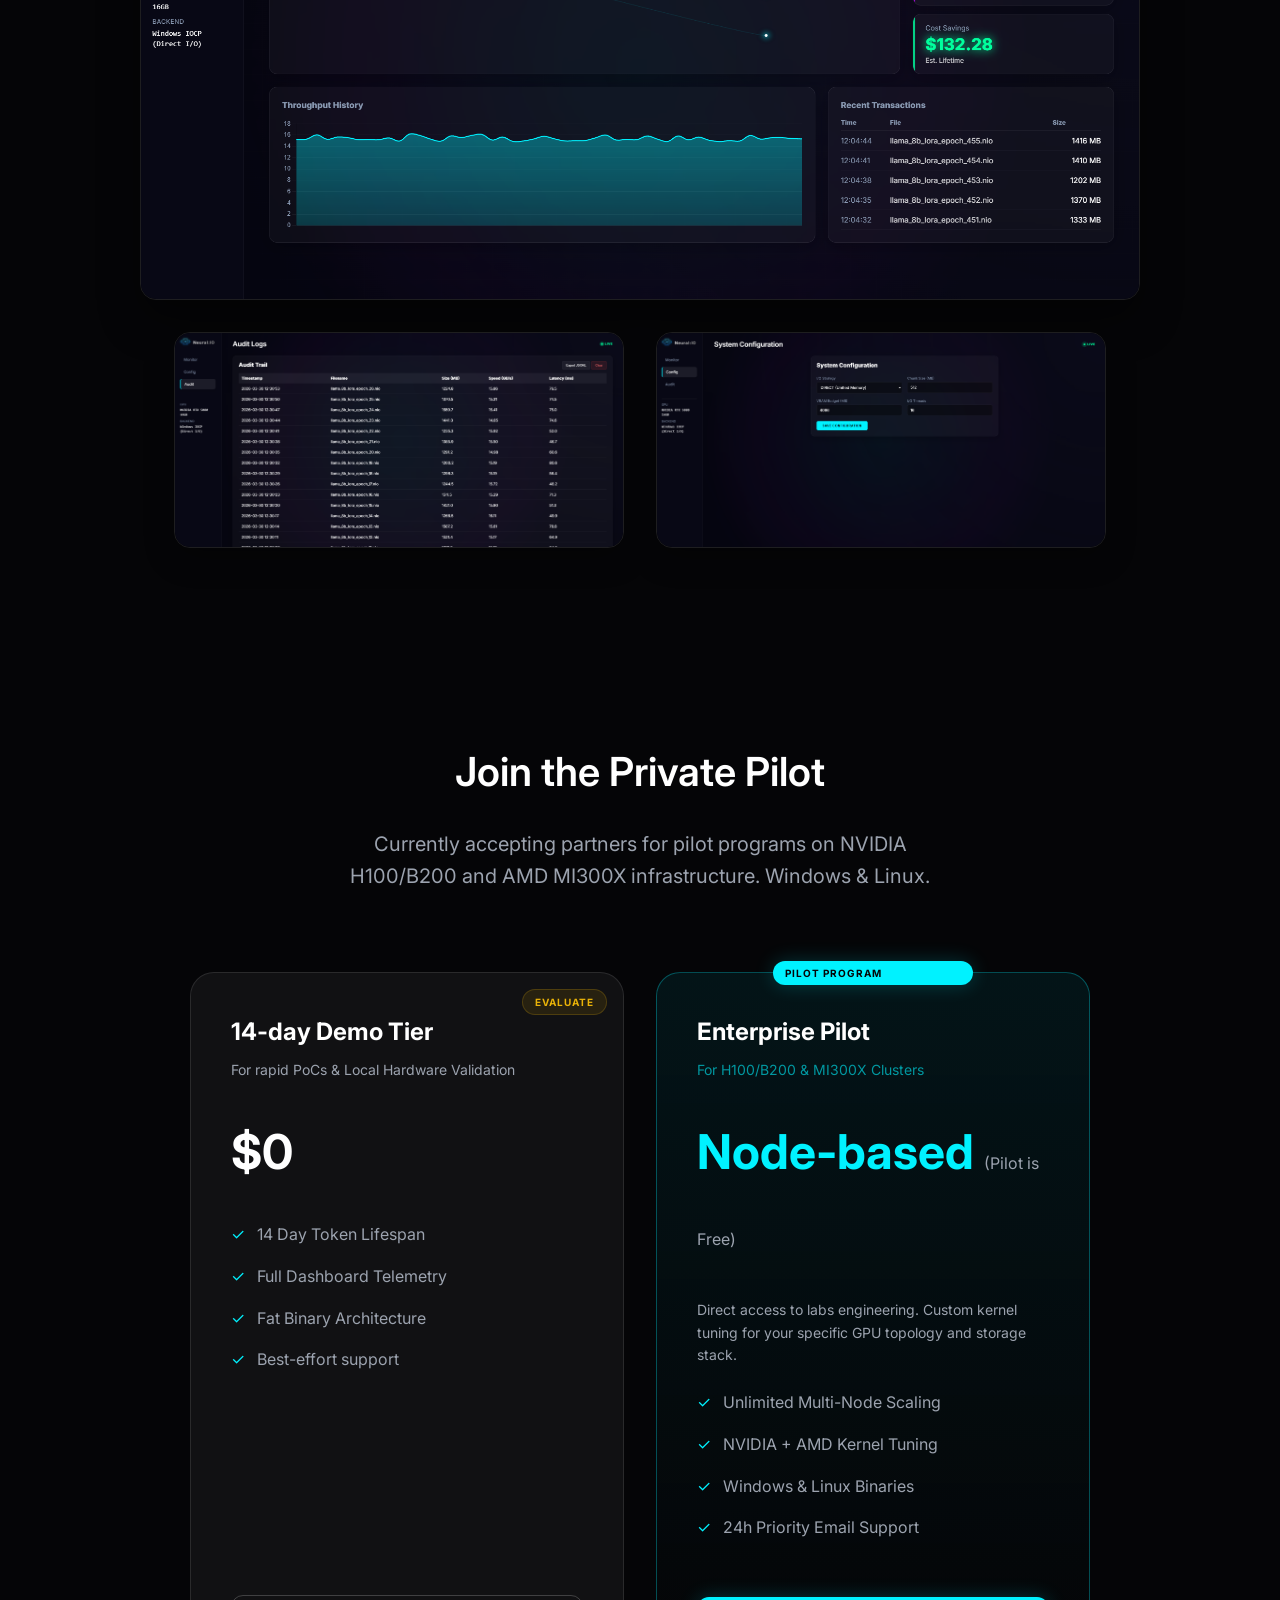
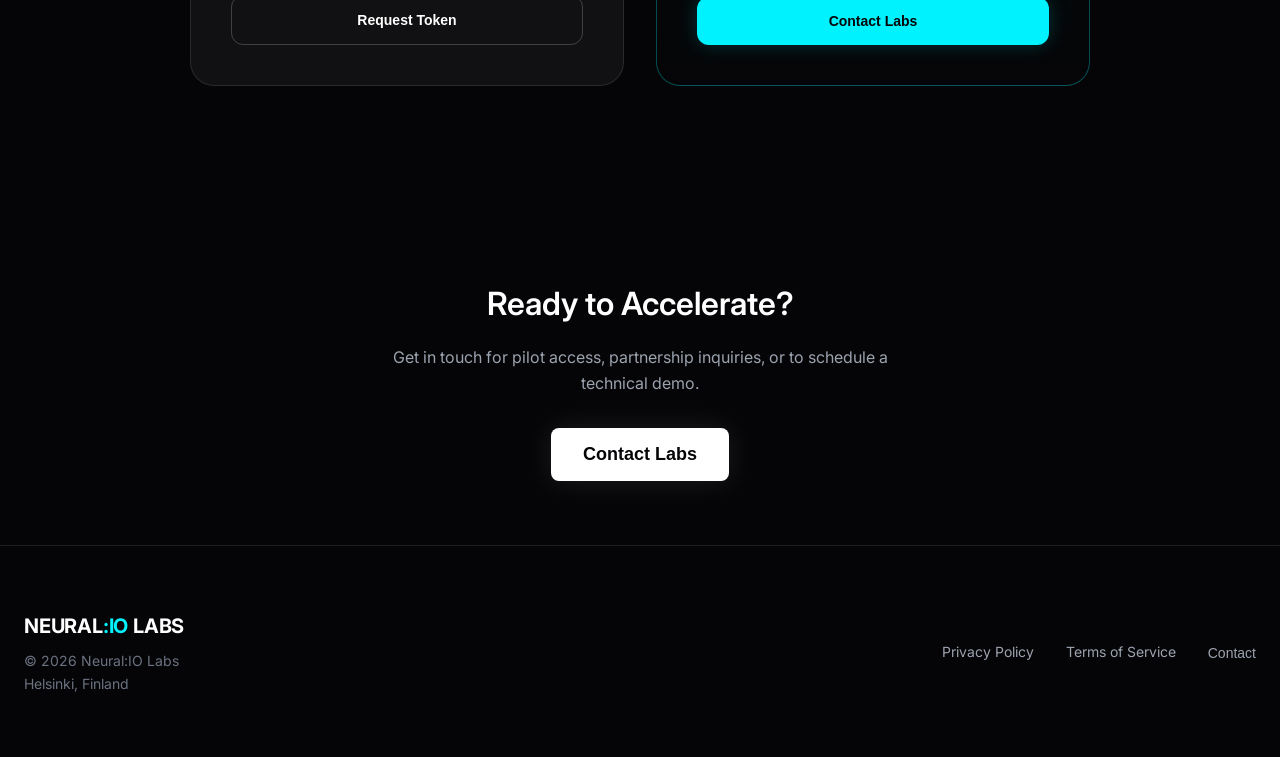
==== commit 48be8353: "update website pricing to 14 days" ====
--- a/index.html
+++ b/index.html
@@ -634,14 +634,14 @@
         </div>
 
         <div class="pricing-grid">
-            <!-- 24h Demo Tier -->
+            <!-- 14-day Demo Tier -->
             <div class="pricing-card">
                 <span class="pricing-badge">Evaluate</span>
-                <h3 class="pricing-name">24h Demo Tier</h3>
+                <h3 class="pricing-name">14-day Demo Tier</h3>
                 <p class="pricing-description">For rapid PoCs & Local Hardware Validation</p>
                 <div class="pricing-price">$0</div>
                 <ul class="pricing-features">
-                    <li>24 Hour Token Lifespan</li>
+                    <li>14 Day Token Lifespan</li>
                     <li>Full Dashboard Telemetry</li>
                     <li>Fat Binary Architecture</li>
                     <li>Best-effort support</li>
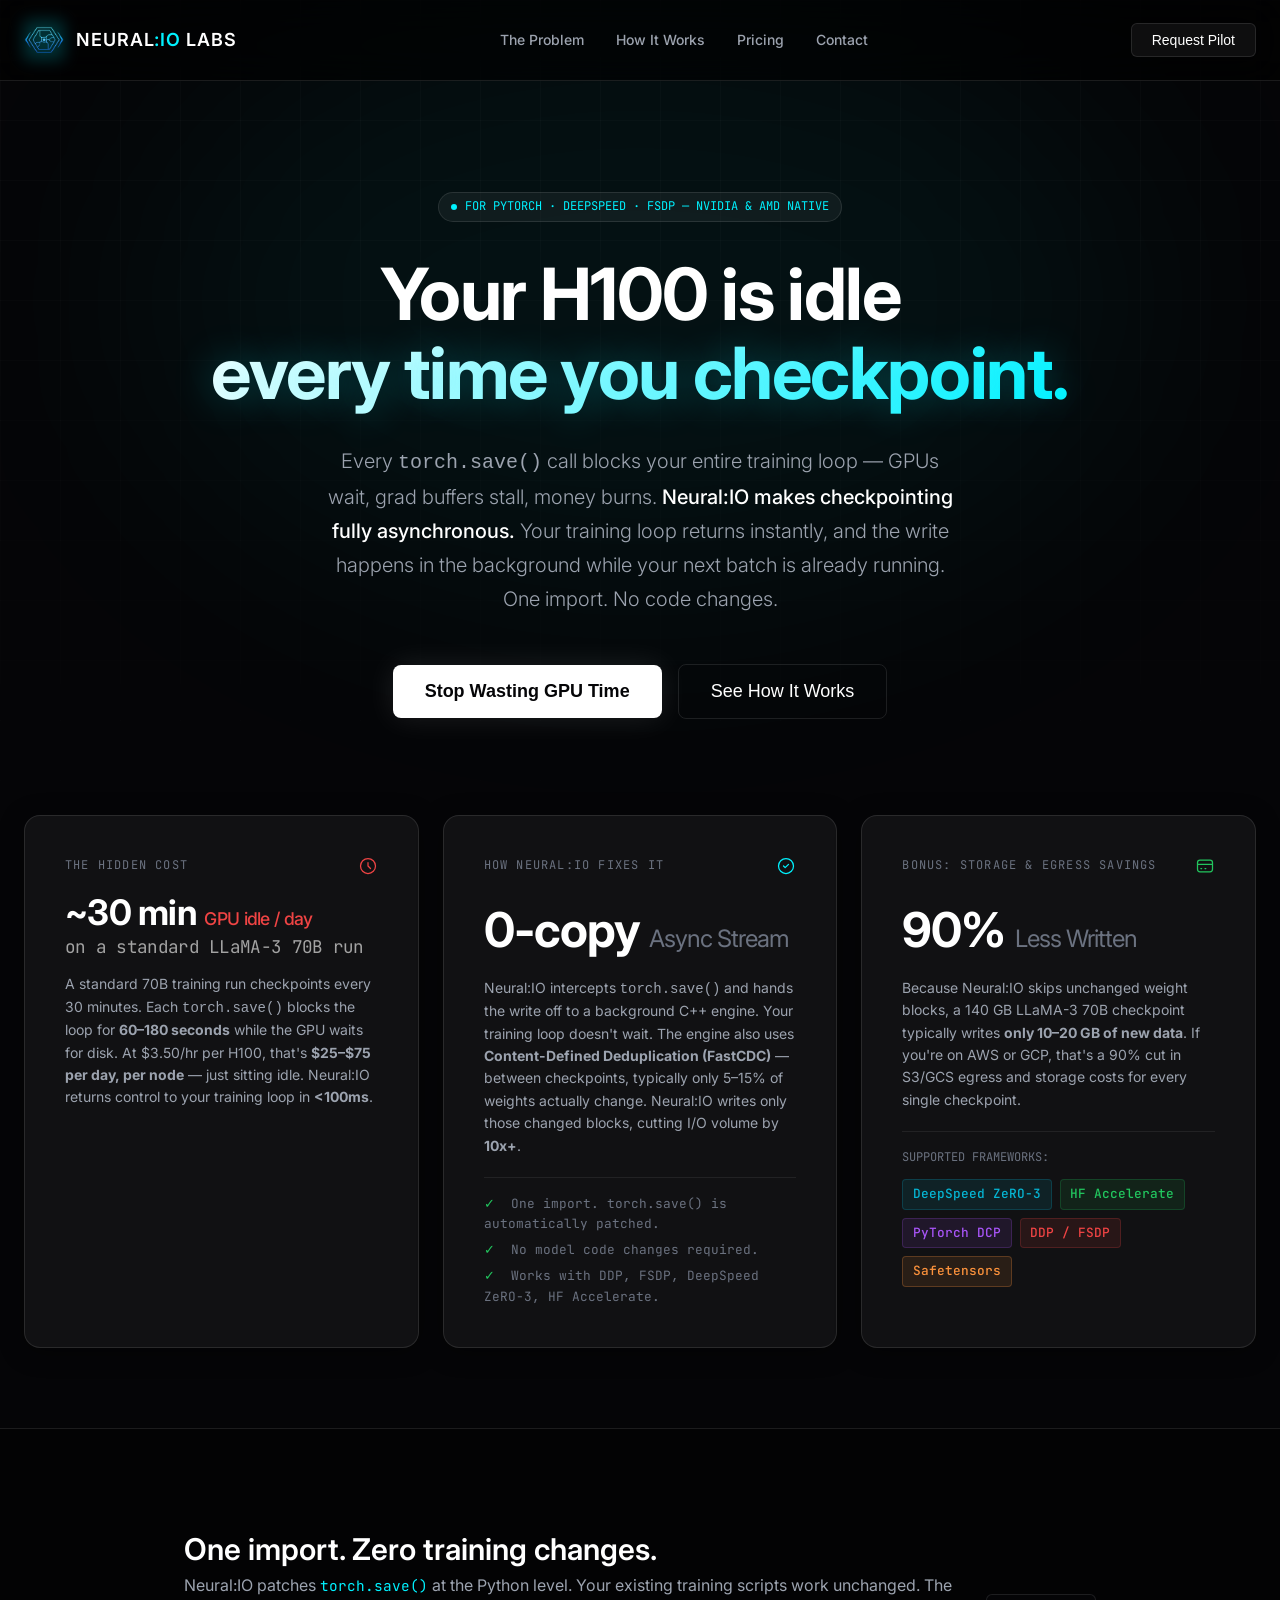
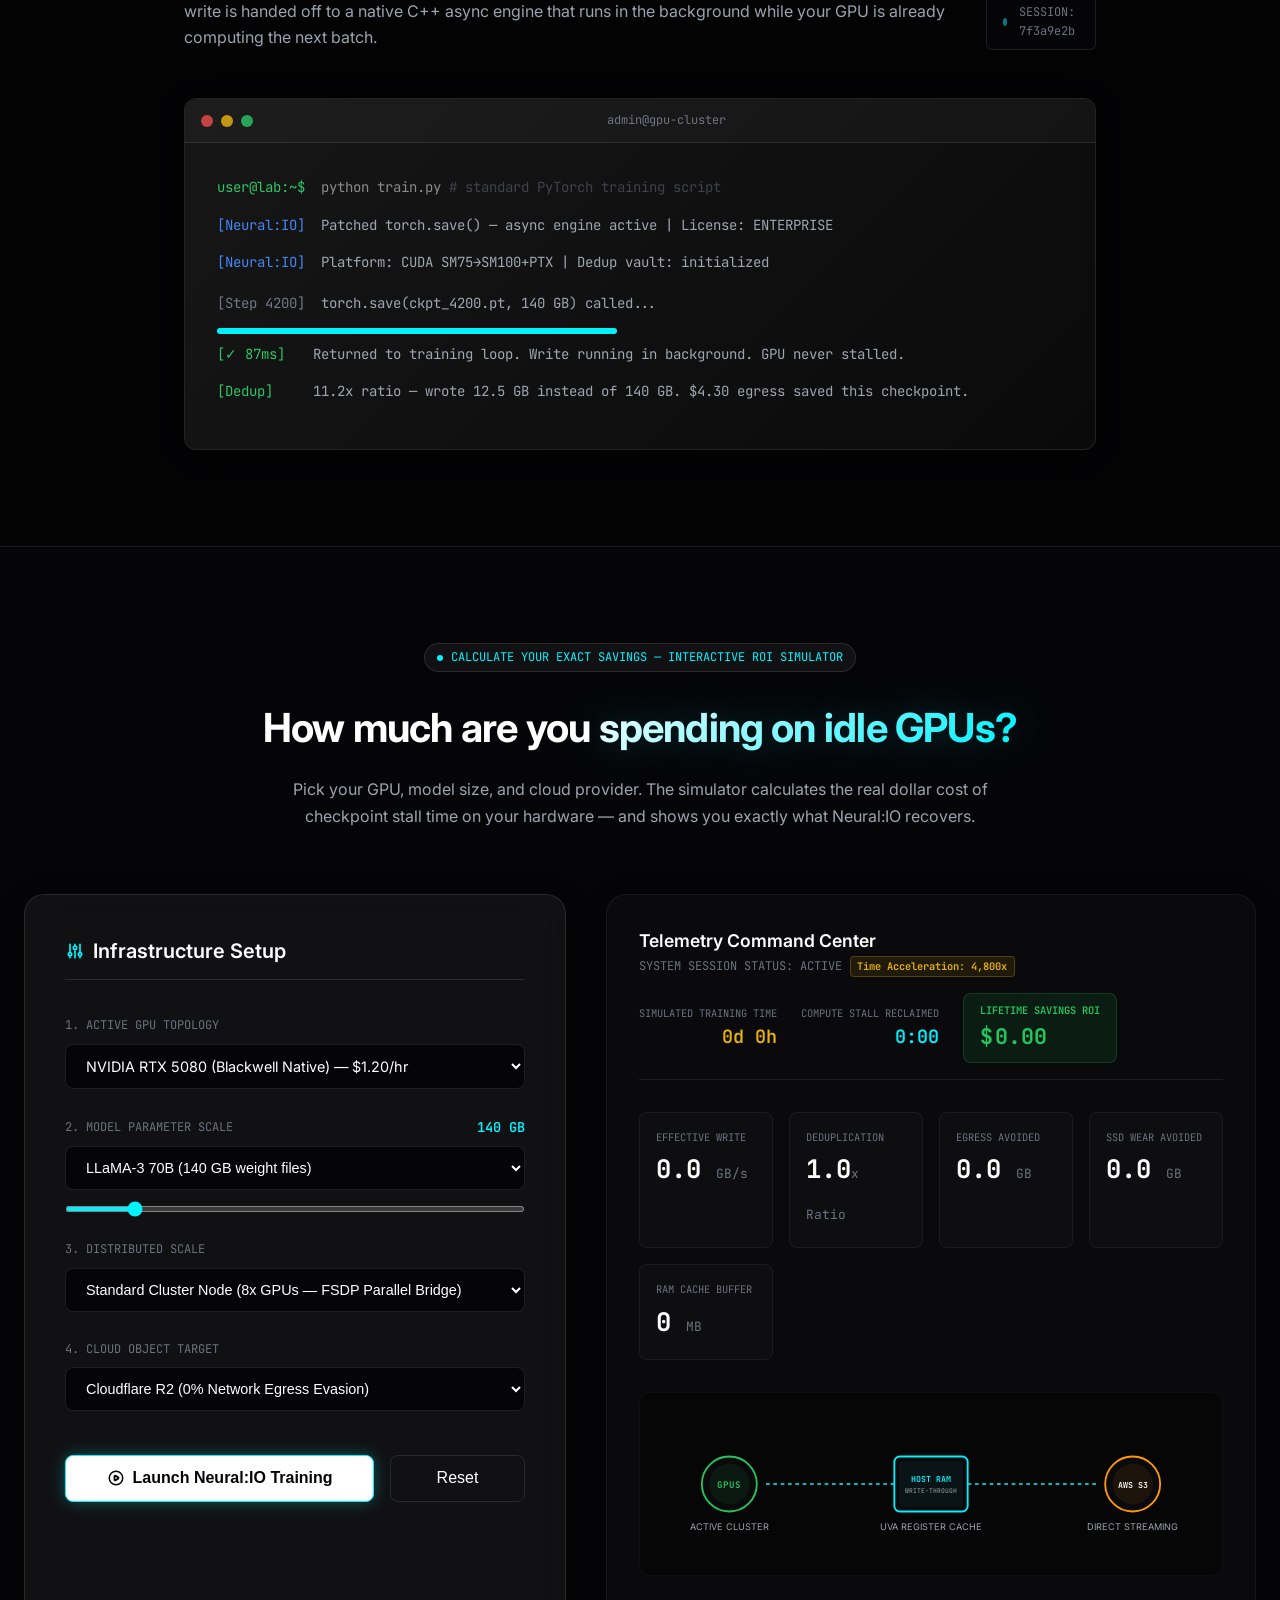
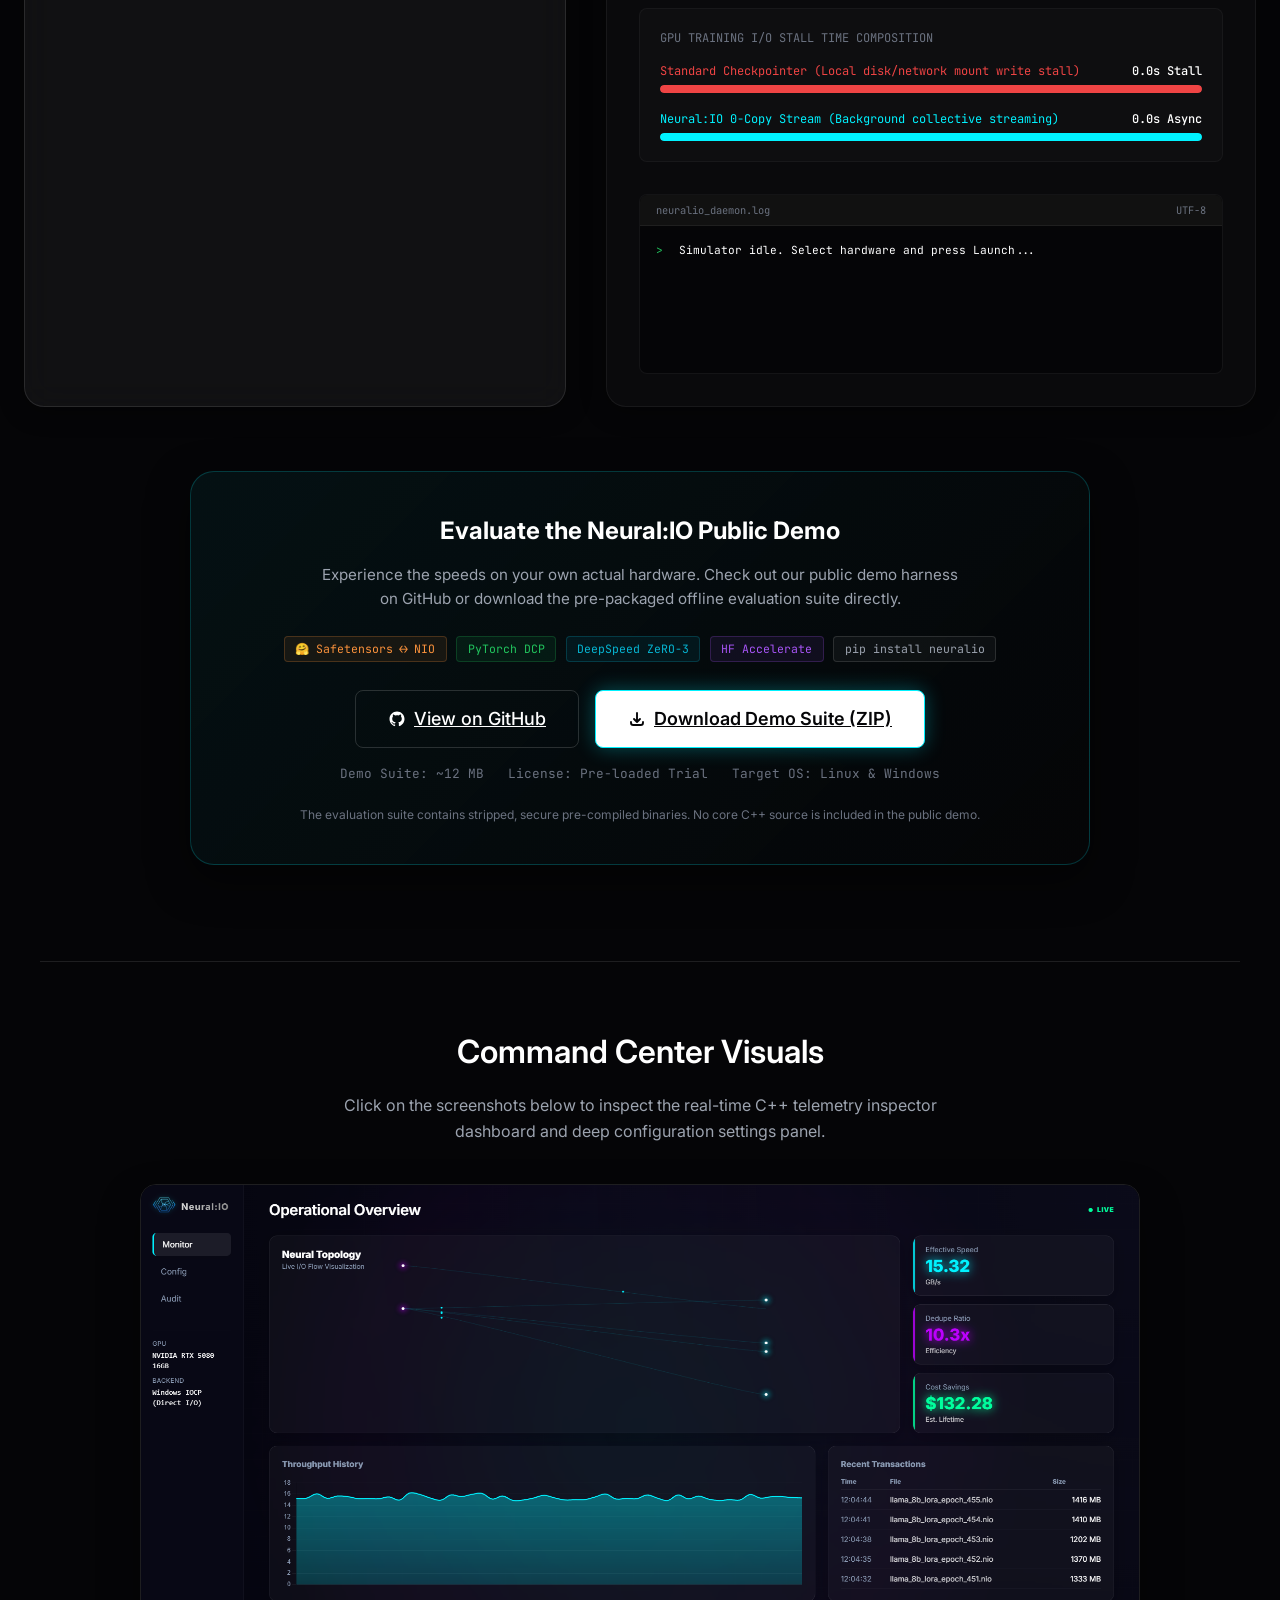
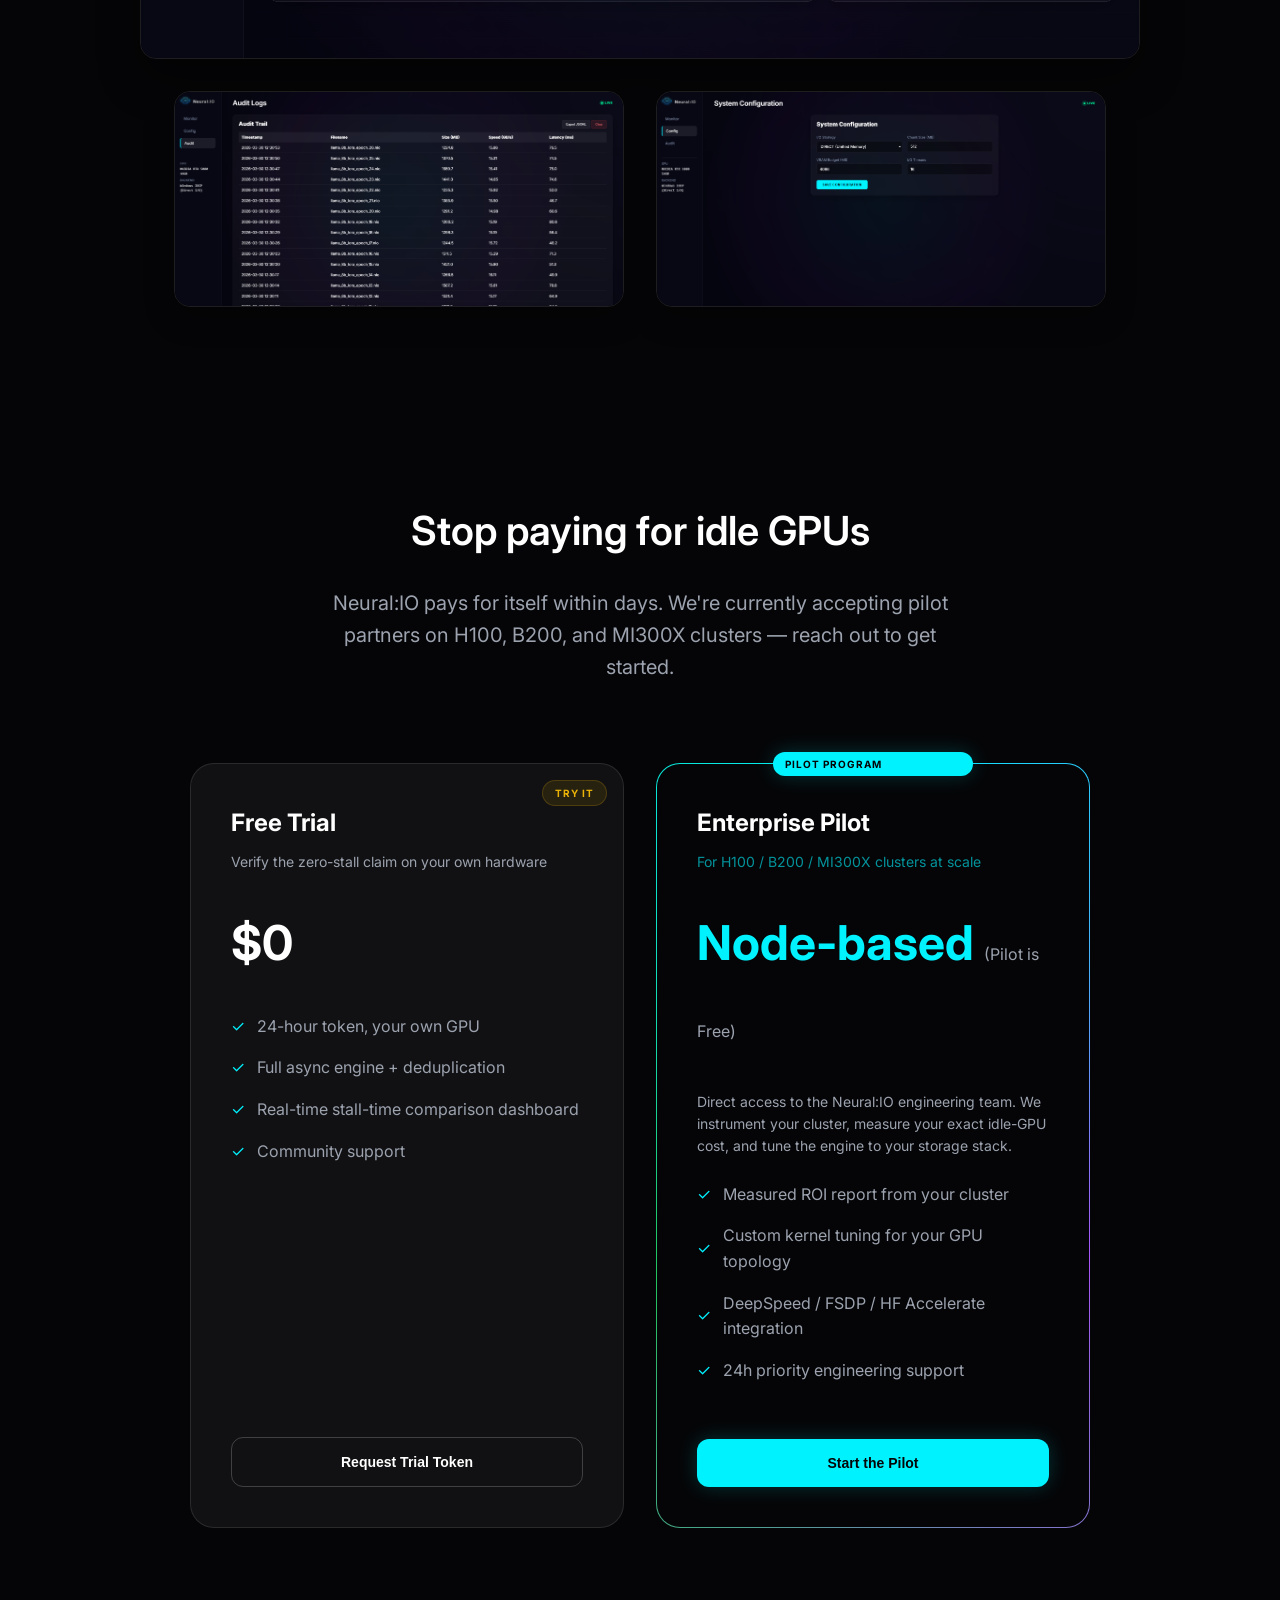
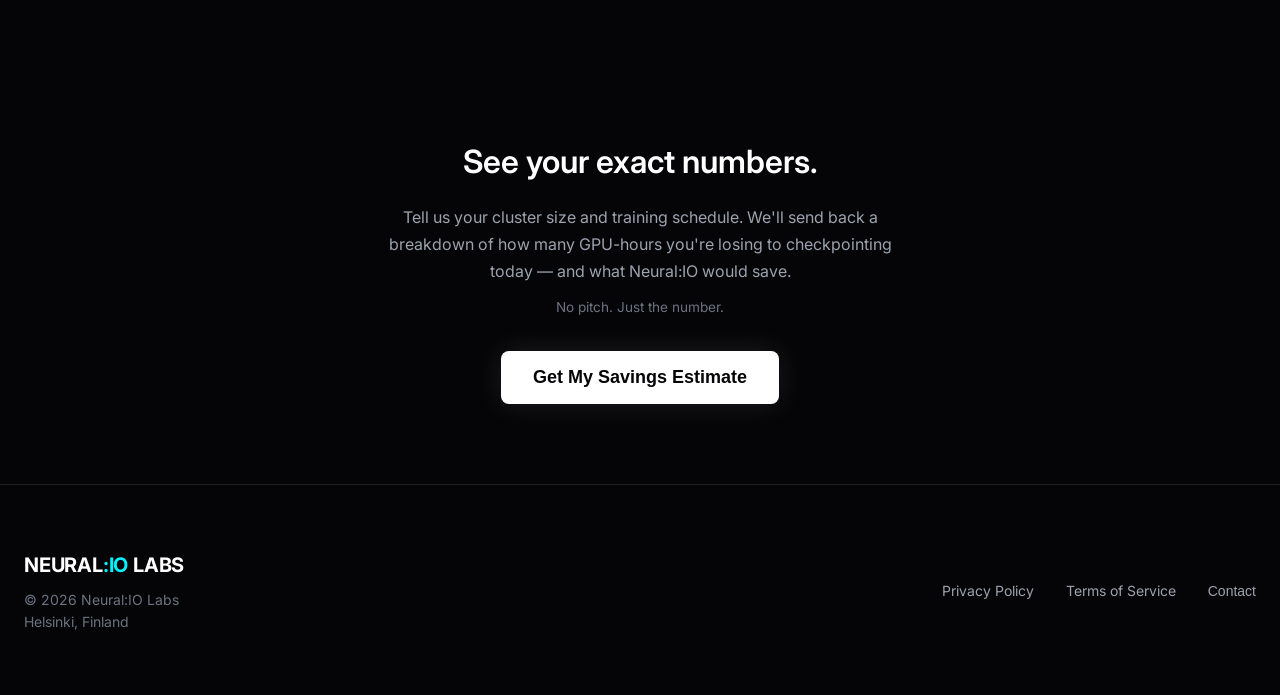
==== commit 42720697: "feat: rewrite website content around GPU idle time hook - New hero: 'Your H100 is idle every time yo" ====
--- a/index.html
+++ b/index.html
@@ -5,26 +5,26 @@
     <meta charset="UTF-8">
     <meta name="viewport" content="width=device-width, initial-scale=1.0">
     <meta name="description"
-        content="Neural:IO — GPU-accelerated checkpointing for AI training. 5.2+ GB/s physical write speed, scaling to 16.0+ GB/s with RAID-0 / Gen5 arrays, and up to 160 GB/s logical/effective throughput via 10x+ deduplication. Native support for NVIDIA & AMD.">
+        content="Neural:IO eliminates GPU idle time during PyTorch checkpointing. torch.save() returns in &lt;100ms. Async background I/O + 10x+ deduplication saves you GPU-hours and 90% of cloud storage costs. NVIDIA &amp; AMD native.">
     <meta name="keywords"
-        content="AI infrastructure, GPU checkpointing, H100, Blackwell, MI300X, ROCm, AMD, machine learning, deep learning, PyTorch, checkpoint deduplication, Windows GPU">
+        content="AI checkpointing, GPU idle time, PyTorch async checkpoint, H100 training, torch.save async, checkpoint deduplication, FSDP checkpointing, DeepSpeed checkpoint, MI300X, Blackwell">
     <meta name="author" content="Neural:IO Labs">
     <meta name="robots" content="index, follow">
 
     <!-- Open Graph / Social -->
     <meta property="og:type" content="website">
-    <meta property="og:title" content="Neural:IO Labs | The I/O Engine for AI">
+    <meta property="og:title" content="Neural:IO Labs | Stop Paying for Idle H100s">
     <meta property="og:description"
-        content="GPU-accelerated checkpointing with 5.2+ GB/s physical Gen4 write speed, 16.0+ GB/s memory ingestion, and 10x+ deduplication. NVIDIA & AMD native. Windows & Linux.">
+        content="Every torch.save() blocks your training loop. Neural:IO hands the write to a background C++ engine in &lt;100ms, then deduplicates 90%+ of the data. Your GPU never waits. NVIDIA &amp; AMD native.">
     <meta property="og:image" content="assets/og-image.png">
 
     <!-- Twitter -->
     <meta name="twitter:card" content="summary_large_image">
-    <meta name="twitter:title" content="Neural:IO Labs | The I/O Engine for AI">
+    <meta name="twitter:title" content="Neural:IO Labs | Stop Paying for Idle H100s">
     <meta name="twitter:description"
-        content="GPU-accelerated checkpointing with 5.2+ GB/s physical Gen4 write speed, 16.0+ GB/s memory ingestion, and 10x+ deduplication. NVIDIA & AMD native. Zero training overhead.">
-
-    <title>Neural:IO Labs | The I/O Engine for AI</title>
+        content="torch.save() is blocking your training loop. Neural:IO returns in &lt;100ms while writing asynchronously in the background. 10x+ deduplication. NVIDIA &amp; AMD native.">
+
+    <title>Neural:IO Labs | Stop Paying for Idle H100s</title>
 
     <!-- Favicon -->
     <link rel="icon" type="image/png" href="assets/logo.png">
@@ -156,8 +156,8 @@
             </a>
 
             <div class="nav-links" id="navLinks">
-                <a href="#impact">Lab Results</a>
-                <a href="#technology">Architecture</a>
+                <a href="#impact">The Problem</a>
+                <a href="#technology">How It Works</a>
                 <a href="#pricing">Pricing</a>
                 <a href="#contact">Contact</a>
             </div>
@@ -175,99 +175,97 @@
     </nav>
 
     <!-- Hero Section -->
-    <main class="hero">
+    <main class="hero">        
         <div class="hero-badge">
             <span class="hero-badge-dot"></span>
-            NVIDIA & AMD — NATIVE DUAL-PLATFORM SUPPORT
+            FOR PYTORCH · DEEPSPEED · FSDP — NVIDIA &amp; AMD NATIVE
         </div>
 
         <h1 class="hero-title">
-            Checkpointing That<br>
-            <span class="text-gradient glow-text">Doesn't Stop Training.</span>
+            Your H100 is idle<br>
+            <span class="text-gradient glow-text">every time you checkpoint.</span>
         </h1>
 
         <p class="hero-subtitle">
-            The async I/O engine that eliminates GPU idle time during checkpointing. <strong>5.2+ GB/s physical write speed</strong> (verified on standard PCIe Gen4 SSDs without <code>io_uring</code>) scaling to <strong>16.0+ GB/s physical drive speed</strong> (via RAID-0 or PCIe Gen5/6 arrays) and <strong>up to 160 GB/s logical/effective bandwidth</strong> powered by 10x+ Content-Defined Deduplication. Bit-perfect integrity. Native low-level binaries for Linux & Windows.
+            Every <code>torch.save()</code> call blocks your entire training loop — GPUs wait, grad buffers stall, money burns.
+            <strong>Neural:IO makes checkpointing fully asynchronous.</strong> Your training loop returns instantly, and the write
+            happens in the background while your next batch is already running.
+            One import. No code changes.
         </p>
 
         <div class="hero-actions">
             <button class="btn-primary" onclick="openContactModal()" data-track="hero-cta">
-                Claim Pilot Access
+                Stop Wasting GPU Time
             </button>
             <button class="btn-secondary"
                 onclick="document.getElementById('technology').scrollIntoView({behavior: 'smooth'})">
-                Verified Architecture
+                See How It Works
             </button>
         </div>
 
         <!-- Metrics Grid -->
         <section id="impact" class="metrics">
-            <!-- Metric 1: Throughput -->
+            <!-- Metric 1: The real cost -->
             <div class="metric-card">
                 <div class="metric-header">
-                    <span class="metric-label">Tiered Performance Spec</span>
-                    <svg class="metric-icon" fill="none" viewBox="0 0 24 24" stroke="currentColor">
+                    <span class="metric-label">The Hidden Cost</span>
+                    <svg class="metric-icon" fill="none" viewBox="0 0 24 24" stroke="currentColor" style="color:#ef4444;">
                         <path stroke-linecap="round" stroke-linejoin="round" stroke-width="1.5"
-                            d="M13 10V3L4 14h7v7l9-11h-7z" />
+                            d="M12 8v4l3 3m6-3a9 9 0 11-18 0 9 9 0 0118 0z" />
                     </svg>
                 </div>
-                <div class="metric-value" style="font-size: 2.2rem; display: flex; flex-direction: column; gap: 0.25rem; line-height: 1.2; font-family: var(--font-sans); color: #fff;">
-                    <div style="font-weight: 700;">5.2+ <span style="font-size: 1.2rem; font-weight: 500; color: var(--color-cyan);">GB/s Single SSD</span></div>
-                    <div style="font-size: 1.3rem; color: #a3a3a3; font-weight: 400; font-family: var(--font-mono);">16.0+ GB/s RAID-0 / Gen5</div>
-                </div>
-                <p class="metric-description" style="margin-top: 1rem;">
-                    <strong>5.2+ GB/s physical write speed</strong> verified on single PCIe Gen4 SSDs, scaling to <strong>16.0+ GB/s physical throughput</strong> using 4x NVMe RAID-0 or PCIe Gen5. Under iterative training, 10x+ Content-Defined Deduplication (FastCDC) yields <strong>up to 160 GB/s logical/effective bandwidth</strong> by writing only modified network/layer weights.
+                <div class="metric-value" style="font-size:2.2rem; line-height:1.15; color:#fff; font-family:var(--font-sans);">
+                    <div style="font-weight:700;">~30 min <span style="font-size:1.1rem; font-weight:500; color:#ef4444;">GPU idle / day</span></div>
+                    <div style="font-size:1.1rem; color:#a3a3a3; font-weight:400; font-family:var(--font-mono); margin-top:0.3rem;">on a standard LLaMA-3 70B run</div>
+                </div>
+                <p class="metric-description" style="margin-top:1rem;">
+                    A standard 70B training run checkpoints every 30 minutes. Each <code>torch.save()</code> blocks the loop for <strong>60–180 seconds</strong> while the GPU waits for disk. At $3.50/hr per H100, that's <strong>$25–$75 per day, per node</strong> — just sitting idle.
+                    Neural:IO returns control to your training loop in <strong>&lt;100ms</strong>.
                 </p>
             </div>
 
-            <!-- Metric 2: Deduplication -->
+            <!-- Metric 2: The fix -->
             <div class="metric-card">
                 <div class="metric-header">
-                    <span class="metric-label">Efficiency & Integrity</span>
-                    <svg class="metric-icon" fill="none" viewBox="0 0 24 24" stroke="currentColor" style="color: #22c55e;">
+                    <span class="metric-label">How Neural:IO Fixes It</span>
+                    <svg class="metric-icon" fill="none" viewBox="0 0 24 24" stroke="currentColor" style="color:var(--color-cyan);">
                         <path stroke-linecap="round" stroke-linejoin="round" stroke-width="1.5"
                             d="M9 12l2 2 4-4m6 2a9 9 0 11-18 0 9 9 0 0118 0z" />
                     </svg>
                 </div>
-                <div class="metric-value">10x+ <span>Deduplication</span></div>
+                <div class="metric-value">0-copy <span>Async Stream</span></div>
                 <p class="metric-description">
-                    <strong>Bit-Perfect Accuracy:</strong> Atomic commitment guarantees 100% restoration. <br>
-                    <strong>10x+ Ratio:</strong> Validated on LLaMA 8B sharded checkpoints and LoRA workloads.
+                    Neural:IO intercepts <code>torch.save()</code> and hands the write off to a background C++ engine. Your training loop doesn't wait.
+                    The engine also uses <strong>Content-Defined Deduplication (FastCDC)</strong> — between checkpoints, typically only 5–15% of weights actually change. Neural:IO writes only those changed blocks, cutting I/O volume by <strong>10x+</strong>.
                 </p>
-            </div>
-
-            <!-- Metric 3: Platform Support -->
+                <div style="margin-top:1.25rem; padding-top:1rem; border-top:1px solid rgba(255,255,255,0.07); font-size:0.8rem; font-family:var(--font-mono); color:var(--color-text-dimmed);">
+                    <div style="margin-bottom:0.35rem;"><span style="color:#22c55e;">✓</span>&nbsp; One import. torch.save() is automatically patched.</div>
+                    <div style="margin-bottom:0.35rem;"><span style="color:#22c55e;">✓</span>&nbsp; No model code changes required.</div>
+                    <div><span style="color:#22c55e;">✓</span>&nbsp; Works with DDP, FSDP, DeepSpeed ZeRO-3, HF Accelerate.</div>
+                </div>
+            </div>
+
+            <!-- Metric 3: The second saving -->
             <div class="metric-card">
                 <div class="metric-header">
-                    <span class="metric-label">Enterprise Ready & Hardware Native</span>
-                    <svg class="metric-icon" fill="none" viewBox="0 0 24 24" stroke="currentColor"
-                        style="color: #22c55e;">
+                    <span class="metric-label">Bonus: Storage &amp; Egress Savings</span>
+                    <svg class="metric-icon" fill="none" viewBox="0 0 24 24" stroke="currentColor" style="color:#22c55e;">
                         <path stroke-linecap="round" stroke-linejoin="round" stroke-width="1.5"
-                            d="M9 12l2 2 4-4m6 2a9 9 0 11-18 0 9 9 0 0118 0z" />
+                            d="M3 10h18M7 15h1m4 0h1m-7 4h12a3 3 0 003-3V8a3 3 0 00-3-3H6a3 3 0 00-3 3v8a3 3 0 003 3z" />
                     </svg>
                 </div>
-                <div class="metric-value" style="font-size: 1.5rem; margin-top: 0.5rem; display: flex; gap: 1rem; flex-wrap: wrap;">
-                    <span>NVIDIA + AMD</span>
-                    <span style="color: #6b7280; font-size: 1rem; align-self: flex-end; padding-bottom: 0.2rem;">Python 3.10–3.12 Support</span>
-                </div>
-                <div class="metric-description" style="display: grid; grid-template-columns: repeat(auto-fit, minmax(250px, 1fr)); gap: 1rem; margin-top: 1rem;">
-                    <div>
-                        <strong>NVIDIA:</strong> Native support for Hopper, Blackwell, Ampere, Turing. Fat binary: <span style="font-family:'JetBrains Mono',monospace; color:#06b6d4;">SM75→SM100+PTX</span><br>
-                        <strong>AMD:</strong> Native ROCm 6.x for MI300X (gfx942) and MI250X (gfx90a).
-                    </div>
-                    <div>
-                        <strong>Distributed:</strong> DDP and FSDP natively supported. Slurm compatible.<br>
-                        <strong>Backends:</strong> Native io_uring (Linux) and IOCP (Windows). Fully offline operation for enterprise.
-                    </div>
-                </div>
-                <div style="margin-top: 1.5rem; border-top: 1px solid rgba(255,255,255,0.08); padding-top: 1.25rem;">
-                    <span style="font-size: 0.75rem; font-family: var(--font-mono); color: var(--color-text-dimmed); text-transform: uppercase; display: block; margin-bottom: 0.75rem; letter-spacing: 0.05em;">Production-Certified Features:</span>
-                    <div style="display: flex; flex-wrap: wrap; gap: 0.5rem; font-size: 0.8rem;">
-                        <span style="background: rgba(6,182,212,0.1); border: 1px solid rgba(6,182,212,0.2); color: #06b6d4; padding: 0.25rem 0.6rem; border-radius: 4px; font-weight: 500; font-family: var(--font-mono);">DeepSpeed ZeRO-3 Collective Bridge</span>
-                        <span style="background: rgba(34,197,94,0.1); border: 1px solid rgba(34,197,94,0.2); color: #22c55e; padding: 0.25rem 0.6rem; border-radius: 4px; font-weight: 500; font-family: var(--font-mono);">Hugging Face Accelerate Native Wrapper</span>
-                        <span style="background: rgba(168,85,247,0.1); border: 1px solid rgba(168,85,247,0.2); color: #a855f7; padding: 0.25rem 0.6rem; border-radius: 4px; font-weight: 500; font-family: var(--font-mono);">Multi-Cloud Direct Streaming</span>
-                        <span style="background: rgba(239,68,68,0.1); border: 1px solid rgba(239,68,68,0.2); color: #ef4444; padding: 0.25rem 0.6rem; border-radius: 4px; font-weight: 500; font-family: var(--font-mono);">Sub-second Rollbacks</span>
-                        <span style="background: rgba(234,179,8,0.1); border: 1px solid rgba(234,179,8,0.2); color: #eab308; padding: 0.25rem 0.6rem; border-radius: 4px; font-weight: 500; font-family: var(--font-mono);">Zero Local NVMe Wear</span>
+                <div class="metric-value">90% <span>Less Written</span></div>
+                <p class="metric-description">
+                    Because Neural:IO skips unchanged weight blocks, a 140 GB LLaMA-3 70B checkpoint typically writes <strong>only 10–20 GB of new data</strong>. If you're on AWS or GCP, that's a 90% cut in S3/GCS egress and storage costs for every single checkpoint.
+                </p>
+                <div style="margin-top:1.25rem; border-top:1px solid rgba(255,255,255,0.07); padding-top:1rem;">
+                    <span style="font-size:0.75rem; font-family:var(--font-mono); color:var(--color-text-dimmed); text-transform:uppercase; display:block; margin-bottom:0.75rem;">Supported Frameworks:</span>
+                    <div style="display:flex; flex-wrap:wrap; gap:0.5rem; font-size:0.8rem;">
+                        <span style="background:rgba(6,182,212,0.1); border:1px solid rgba(6,182,212,0.2); color:#06b6d4; padding:0.25rem 0.6rem; border-radius:4px; font-weight:500; font-family:var(--font-mono);">DeepSpeed ZeRO-3</span>
+                        <span style="background:rgba(34,197,94,0.1); border:1px solid rgba(34,197,94,0.2); color:#22c55e; padding:0.25rem 0.6rem; border-radius:4px; font-weight:500; font-family:var(--font-mono);">HF Accelerate</span>
+                        <span style="background:rgba(168,85,247,0.1); border:1px solid rgba(168,85,247,0.2); color:#a855f7; padding:0.25rem 0.6rem; border-radius:4px; font-weight:500; font-family:var(--font-mono);">PyTorch DCP</span>
+                        <span style="background:rgba(239,68,68,0.1); border:1px solid rgba(239,68,68,0.2); color:#ef4444; padding:0.25rem 0.6rem; border-radius:4px; font-weight:500; font-family:var(--font-mono);">DDP / FSDP</span>
+                        <span style="background:rgba(251,146,60,0.1); border:1px solid rgba(251,146,60,0.25); color:#fb923c; padding:0.25rem 0.6rem; border-radius:4px; font-weight:500; font-family:var(--font-mono);">Safetensors</span>
                     </div>
                 </div>
             </div>
@@ -279,9 +277,8 @@
         <div class="technology-container">
             <div class="technology-header">
                 <div>
-                    <h2 class="technology-title">Compiled Native Architecture</h2>
-                    <p class="technology-subtitle">Pre-compiled fat binaries for NVIDIA CUDA and AMD ROCm. No source
-                        code distribution — native GPU performance with full IP protection.</p>
+                    <h2 class="technology-title">One import. Zero training changes.</h2>
+                    <p class="technology-subtitle">Neural:IO patches <code style="font-family:var(--font-mono); color:var(--color-cyan); font-size:0.9em;">torch.save()</code> at the Python level. Your existing training scripts work unchanged. The write is handed off to a native C++ async engine that runs in the background while your GPU is already computing the next batch.</p>
                 </div>
                 <div class="technology-log">
                     <span class="technology-log-dot"></span>
@@ -303,24 +300,22 @@
                 <div class="terminal-body">
                     <div class="terminal-line">
                         <span class="terminal-prompt">user@lab:~$</span>
-                        <span class="terminal-command">pip install neuralio-2.2.5-cp312-linux_x86_64.whl</span>
+                        <span class="terminal-command">python train.py  <span style="color:#6b7280"># standard PyTorch training script</span></span>
                     </div>
 
                     <div class="terminal-line">
                         <span class="terminal-label blue">[Neural:IO]</span>
-                        <span class="terminal-value">License: <span class="green">ENTERPRISE</span> | Platform: <span
-                                class="white">CUDA + ROCm</span></span>
+                        <span class="terminal-value">Patched <span class="cyan">torch.save()</span> — async engine active | License: <span class="green">ENTERPRISE</span></span>
                     </div>
 
                     <div class="terminal-line">
-                        <span class="terminal-label blue">[Kernel]</span>
-                        <span class="terminal-value">NVIDIA FatBinary <span class="white">(SM75→SM100+PTX)</span> | AMD
-                            <span class="white">(gfx942)</span></span>
+                        <span class="terminal-label blue">[Neural:IO]</span>
+                        <span class="terminal-value">Platform: <span class="white">CUDA SM75→SM100+PTX</span> | Dedup vault: <span class="cyan">initialized</span></span>
                     </div>
 
                     <div class="terminal-line" style="margin-top: 1rem;">
-                        <span class="terminal-label gray">[Save]</span>
-                        <span class="terminal-value">File: <span class="cyan">ckpt_step_4200.pt</span> (4.0 GB)</span>
+                        <span class="terminal-label gray">[Step 4200]</span>
+                        <span class="terminal-value">torch.save(<span class="cyan">ckpt_4200.pt</span>, 140 GB) called...</span>
                     </div>
 
                     <div class="terminal-progress">
@@ -328,14 +323,13 @@
                     </div>
 
                     <div class="terminal-line">
-                        <span class="terminal-label green">[SESSION SUMMARY]</span>
-                        <span class="terminal-value">Physical: <span class="white">5.2 GB/s</span> | Effective: <span class="green">52.0 GB/s (10.00x)</span></span>
+                        <span class="terminal-label green">[✓ 87ms]</span>
+                        <span class="terminal-value">Returned to training loop. Write running in background. <span class="green">GPU never stalled.</span></span>
                     </div>
 
                     <div class="terminal-line">
-                        <span class="terminal-label green">[✓]</span>
-                        <span class="terminal-value">Incremental checkpoint — <span class="green">90% I/O
-                                eliminated</span></span>
+                        <span class="terminal-label green">[Dedup]</span>
+                        <span class="terminal-value">11.2x ratio — wrote <span class="white">12.5 GB</span> instead of 140 GB. <span class="green">$4.30 egress saved this checkpoint.</span></span>
                     </div>
                 </div>
             </div>
@@ -346,13 +340,13 @@
     <section id="sandbox-demo" style="padding: 6rem 1.5rem; text-align: center; max-width: 1280px; margin: 0 auto;">
         <div class="hero-badge" style="margin-bottom: 1.5rem;">
             <span class="hero-badge-dot"></span>
-            NEURAL:IO INTERACTIVE HARDWARE SANDBOX & ROI SIMULATOR
+            CALCULATE YOUR EXACT SAVINGS — INTERACTIVE ROI SIMULATOR
         </div>
         <h2 style="font-size: 2.5rem; font-weight: 700; margin-bottom: 1rem; letter-spacing: -0.02em;">
-            Experience The Speed <span class="text-gradient glow-text">Right Here.</span>
+            How much are you <span class="text-gradient glow-text">spending on idle GPUs?</span>
         </h2>
         <p style="color: #9ca3af; margin-bottom: 4rem; max-width: 700px; margin-left: auto; margin-right: auto; line-height: 1.7;">
-            Configure your GPU hardware, model scale, and cloud target. Launch the real-time simulation to experience Neural:IO's active collective bridges, dynamic Content-Defined Deduplication, zero NVMe SSD wear pipelines, and multi-cloud direct streaming.
+            Pick your GPU, model size, and cloud provider. The simulator calculates the real dollar cost of checkpoint stall time on your hardware — and shows you exactly what Neural:IO recovers.
         </p>
 
         <!-- Sandbox Layout Grid -->
@@ -581,8 +575,18 @@
         <div style="padding: 2.5rem; border-radius: 1.5rem; background: linear-gradient(135deg, rgba(0, 242, 255, 0.05) 0%, rgba(5,5,7,0.8) 100%); border: 1px solid rgba(0, 242, 255, 0.2); box-shadow: 0 15px 40px rgba(0,0,0,0.5); text-align: center; max-width: 900px; margin: 0 auto;">
             <h3 style="font-size: 1.5rem; font-weight: 700; margin-bottom: 0.75rem;">Evaluate the Neural:IO Public Demo</h3>
             <p style="color: #9ca3af; font-size: 0.95rem; margin-bottom: 1.5rem; max-width: 650px; margin-left: auto; margin-right: auto; line-height: 1.6;">
-                Experience the speeds on your own actual hardware. You can check out the source code of our public demo harness on GitHub, or download the pre-packaged offline evaluation suite directly.
+                Experience the speeds on your own actual hardware. Check out our public demo harness on GitHub or download the pre-packaged offline evaluation suite directly.
             </p>
+
+            <!-- Ecosystem compatibility strip -->
+            <div style="display: flex; flex-wrap: wrap; gap: 0.6rem; justify-content: center; margin-bottom: 1.75rem;">
+                <span style="font-size: 0.72rem; font-family: var(--font-mono); background: rgba(251,146,60,0.08); border: 1px solid rgba(251,146,60,0.22); color: #fb923c; padding: 0.2rem 0.65rem; border-radius: 4px;">🤗 Safetensors ↔ NIO</span>
+                <span style="font-size: 0.72rem; font-family: var(--font-mono); background: rgba(34,197,94,0.08); border: 1px solid rgba(34,197,94,0.22); color: #22c55e; padding: 0.2rem 0.65rem; border-radius: 4px;">PyTorch DCP</span>
+                <span style="font-size: 0.72rem; font-family: var(--font-mono); background: rgba(6,182,212,0.08); border: 1px solid rgba(6,182,212,0.22); color: #06b6d4; padding: 0.2rem 0.65rem; border-radius: 4px;">DeepSpeed ZeRO-3</span>
+                <span style="font-size: 0.72rem; font-family: var(--font-mono); background: rgba(168,85,247,0.08); border: 1px solid rgba(168,85,247,0.22); color: #a855f7; padding: 0.2rem 0.65rem; border-radius: 4px;">HF Accelerate</span>
+                <span style="font-size: 0.72rem; font-family: var(--font-mono); background: rgba(255,255,255,0.04); border: 1px solid rgba(255,255,255,0.12); color: #9ca3af; padding: 0.2rem 0.65rem; border-radius: 4px;">pip install neuralio</span>
+            </div>
+
             <div style="display: flex; gap: 1rem; justify-content: center; flex-wrap: wrap; align-items: center; margin-bottom: 1rem;">
                 <a href="https://github.com/Neural-IO-Labs/NeuralIO-demo" target="_blank" class="btn-secondary" style="width: auto; max-width: none; margin: 0; padding: 0.85rem 2rem; display: inline-flex; align-items: center; gap: 0.5rem; border: 1px solid rgba(255,255,255,0.15);">
                     <svg style="width: 18px; height: 18px;" fill="currentColor" viewBox="0 0 24 24">
@@ -599,12 +603,12 @@
                 </a>
             </div>
             <div style="font-size: 0.8rem; font-family: var(--font-mono); color: var(--color-text-dimmed); display: flex; justify-content: center; gap: 1.5rem; flex-wrap: wrap;">
-                <span>Demo Suite Size: ~12 MB</span>
+                <span>Demo Suite: ~12 MB</span>
                 <span>License: Pre-loaded Trial</span>
-                <span>Target OS: Linux & Windows</span>
+                <span>Target OS: Linux &amp; Windows</span>
             </div>
             <p style="margin-top: 1.25rem; font-size: 0.75rem; color: var(--color-text-dimmed);">
-                Note: The evaluation suite contains stripped, secure pre-compiled binaries for local performance testing. No source code for core proprietary C++ logic is included in the public demo.
+                The evaluation suite contains stripped, secure pre-compiled binaries. No core C++ source is included in the public demo.
             </p>
         </div>
     </section>
@@ -628,26 +632,25 @@
     <!-- Pricing Section -->
     <section id="pricing" class="pricing">
         <div class="pricing-header">
-            <h2 class="pricing-title">Join the Private Pilot</h2>
-            <p class="pricing-subtitle">Currently accepting partners for pilot programs on NVIDIA H100/B200 and AMD
-                MI300X infrastructure. Windows & Linux.</p>
+            <h2 class="pricing-title">Stop paying for idle GPUs</h2>
+            <p class="pricing-subtitle">Neural:IO pays for itself within days. We're currently accepting pilot partners on H100, B200, and MI300X clusters — reach out to get started.</p>
         </div>
 
         <div class="pricing-grid">
-            <!-- 14-day Demo Tier -->
+            <!-- 24h Demo Tier -->
             <div class="pricing-card">
-                <span class="pricing-badge">Evaluate</span>
-                <h3 class="pricing-name">14-day Demo Tier</h3>
-                <p class="pricing-description">For rapid PoCs & Local Hardware Validation</p>
+                <span class="pricing-badge">Try It</span>
+                <h3 class="pricing-name">Free Trial</h3>
+                <p class="pricing-description">Verify the zero-stall claim on your own hardware</p>
                 <div class="pricing-price">$0</div>
                 <ul class="pricing-features">
-                    <li>14 Day Token Lifespan</li>
-                    <li>Full Dashboard Telemetry</li>
-                    <li>Fat Binary Architecture</li>
-                    <li>Best-effort support</li>
+                    <li>24-hour token, your own GPU</li>
+                    <li>Full async engine + deduplication</li>
+                    <li>Real-time stall-time comparison dashboard</li>
+                    <li>Community support</li>
                 </ul>
                 <button class="pricing-btn outline" onclick="openContactModal()" data-track="pricing-sandbox">
-                    Request Token
+                    Request Trial Token
                 </button>
             </div>
 
@@ -655,31 +658,31 @@
             <div class="pricing-card featured">
                 <span class="pricing-badge">Pilot Program</span>
                 <h3 class="pricing-name">Enterprise Pilot</h3>
-                <p class="pricing-description">For H100/B200 & MI300X Clusters</p>
+                <p class="pricing-description">For H100 / B200 / MI300X clusters at scale</p>
                 <div class="pricing-price">Node-based <span>(Pilot is Free)</span></div>
-                <p class="pricing-note">Direct access to labs engineering. Custom kernel tuning for your specific GPU
-                    topology and storage stack.</p>
+                <p class="pricing-note">Direct access to the Neural:IO engineering team. We instrument your cluster, measure your exact idle-GPU cost, and tune the engine to your storage stack.</p>
                 <ul class="pricing-features">
-                    <li>Unlimited Multi-Node Scaling</li>
-                    <li>NVIDIA + AMD Kernel Tuning</li>
-                    <li>Windows & Linux Binaries</li>
-                    <li>24h Priority Email Support</li>
+                    <li>Measured ROI report from your cluster</li>
+                    <li>Custom kernel tuning for your GPU topology</li>
+                    <li>DeepSpeed / FSDP / HF Accelerate integration</li>
+                    <li>24h priority engineering support</li>
                 </ul>
                 <button class="pricing-btn primary" onclick="openContactModal()" data-track="pricing-enterprise">
-                    Contact Labs
+                    Start the Pilot
                 </button>
             </div>
         </div>
     </section>
 
     <!-- Contact Section -->
-    <section id="contact" style="padding: 4rem 1.5rem; text-align: center;">
-        <h2 style="font-size: 2rem; font-weight: 600; margin-bottom: 1rem;">Ready to Accelerate?</h2>
-        <p style="color: #9ca3af; margin-bottom: 2rem; max-width: 500px; margin-left: auto; margin-right: auto;">
-            Get in touch for pilot access, partnership inquiries, or to schedule a technical demo.
+    <section id="contact" style="padding: 5rem 1.5rem; text-align: center;">
+        <h2 style="font-size: 2rem; font-weight: 600; margin-bottom: 1rem;">See your exact numbers.</h2>
+        <p style="color: #9ca3af; margin-bottom: 0.75rem; max-width: 540px; margin-left: auto; margin-right: auto; line-height: 1.7;">
+            Tell us your cluster size and training schedule. We'll send back a breakdown of how many GPU-hours you're losing to checkpointing today — and what Neural:IO would save.
         </p>
+        <p style="color: #6b7280; font-size: 0.85rem; margin-bottom: 2rem;">No pitch. Just the number.</p>
         <button class="btn-primary" onclick="openContactModal()" data-track="footer-cta" style="width: auto;">
-            Contact Labs
+            Get My Savings Estimate
         </button>
     </section>
 
--- a/css/style.css
+++ b/css/style.css
@@ -1,1091 +1,1195 @@
-/* ============================================
-   NEURAL:IO LABS - Premium Website Styles
-   ============================================ */
-
-/* === CSS Variables === */
-:root {
-    --color-bg: #050507;
-    --color-bg-card: rgba(255, 255, 255, 0.05);
-    --color-border: rgba(255, 255, 255, 0.1);
-    --color-cyan: #00F2FF;
-    --color-cyan-dark: #003840;
-    --color-cyan-glow: rgba(0, 242, 255, 0.3);
-    --color-text: #ffffff;
-    --color-text-muted: #9ca3af;
-    --color-text-dimmed: #6b7280;
-    --font-sans: 'Inter', -apple-system, BlinkMacSystemFont, 'Segoe UI', sans-serif;
-    --font-mono: 'JetBrains Mono', 'Fira Code', monospace;
-    --transition-fast: 150ms ease;
-    --transition-normal: 300ms ease;
-    --shadow-glow: 0 0 40px var(--color-cyan-glow);
-    --shadow-card: 0 4px 24px rgba(0, 0, 0, 0.4);
-}
-
-/* === Reset & Base === */
-*,
-*::before,
-*::after {
-    box-sizing: border-box;
-    margin: 0;
-    padding: 0;
-}
-
-html {
-    scroll-behavior: smooth;
-    -webkit-font-smoothing: antialiased;
-    -moz-osx-font-smoothing: grayscale;
-}
-
-body {
-    font-family: var(--font-sans);
-    background-color: var(--color-bg);
-    color: var(--color-text);
-    line-height: 1.6;
-    overflow-x: hidden;
-}
-
-::selection {
-    background: rgba(0, 242, 255, 0.3);
-}
-
-/* === Scrollbar === */
-::-webkit-scrollbar {
-    width: 6px;
-}
-
-::-webkit-scrollbar-track {
-    background: var(--color-bg);
-}
-
-::-webkit-scrollbar-thumb {
-    background: #222;
-    border-radius: 3px;
-}
-
-::-webkit-scrollbar-thumb:hover {
-    background: var(--color-cyan);
-}
-
-/* === Background Effects === */
-.bg-grid {
-    position: fixed;
-    inset: 0;
-    z-index: -1;
-    pointer-events: none;
-    background-size: 60px 60px;
-    background-image:
-        linear-gradient(to right, rgba(255, 255, 255, 0.02) 1px, transparent 1px),
-        linear-gradient(to bottom, rgba(255, 255, 255, 0.02) 1px, transparent 1px);
-    mask-image: linear-gradient(to bottom, black 20%, transparent 100%);
-    -webkit-mask-image: linear-gradient(to bottom, black 20%, transparent 100%);
-}
-
-.bg-glow {
-    position: fixed;
-    top: 0;
-    left: 50%;
-    transform: translateX(-50%);
-    width: 1000px;
-    height: 600px;
-    background: rgba(0, 242, 255, 0.05);
-    filter: blur(120px);
-    border-radius: 50%;
-    z-index: -1;
-    pointer-events: none;
-}
-
-/* === Typography === */
-.text-gradient {
-    background: linear-gradient(135deg, #fff 0%, var(--color-cyan) 100%);
-    -webkit-background-clip: text;
-    -webkit-text-fill-color: transparent;
-    background-clip: text;
-}
-
-.glow-text {
-    text-shadow: var(--shadow-glow);
-}
-
-.font-mono {
-    font-family: var(--font-mono);
-}
-
-/* === Navigation === */
-.nav {
-    position: fixed;
-    top: 0;
-    left: 0;
-    right: 0;
-    z-index: 50;
-    backdrop-filter: blur(20px);
-    -webkit-backdrop-filter: blur(20px);
-    border-bottom: 1px solid var(--color-border);
-    background: rgba(0, 0, 0, 0.6);
-}
-
-.nav-container {
-    max-width: 1280px;
-    margin: 0 auto;
-    padding: 0 1.5rem;
-    height: 80px;
-    display: flex;
-    justify-content: space-between;
-    align-items: center;
-}
-
-.nav-logo {
-    display: flex;
-    align-items: center;
-    gap: 0.75rem;
-    cursor: pointer;
-    text-decoration: none;
-}
-
-.nav-logo-icon {
-    position: relative;
-    width: 40px;
-    height: 40px;
-    display: flex;
-    align-items: center;
-    justify-content: center;
-}
-
-.nav-logo-glow {
-    position: absolute;
-    inset: 0;
-    background: var(--color-cyan);
-    opacity: 0.2;
-    filter: blur(8px);
-    transition: opacity var(--transition-normal);
-}
-
-.nav-logo:hover .nav-logo-glow {
-    opacity: 1;
-}
-
-.nav-logo-icon img {
-    width: 40px;
-    height: 40px;
-    position: relative;
-    z-index: 1;
-    object-fit: contain;
-}
-
-.nav-logo-text {
-    font-size: 1.125rem;
-    font-weight: 600;
-    letter-spacing: 0.05em;
-    color: #ffffff;
-}
-
-.nav-logo-text span {
-    color: var(--color-cyan);
-}
-
-.nav-links {
-    display: none;
-    gap: 2rem;
-    font-size: 0.875rem;
-    font-weight: 500;
-}
-
-.nav-links a {
-    color: var(--color-text-muted);
-    text-decoration: none;
-    transition: color var(--transition-fast);
-}
-
-.nav-links a:hover {
-    color: var(--color-text);
-}
-
-.nav-links.active {
-    display: flex;
-    flex-direction: column;
-    position: absolute;
-    top: 80px;
-    left: 0;
-    right: 0;
-    background: rgba(0, 0, 0, 0.95);
-    backdrop-filter: blur(20px);
-    -webkit-backdrop-filter: blur(20px);
-    padding: 2rem;
-    border-bottom: 1px solid var(--color-border);
-    animation: slideDown 0.3s ease forwards;
-}
-
-@keyframes slideDown {
-    from { opacity: 0; transform: translateY(-10px); }
-    to { opacity: 1; transform: translateY(0); }
-}
-
-.nav-cta {
-    padding: 0.5rem 1.25rem;
-    font-size: 0.875rem;
-    font-weight: 500;
-    border: 1px solid var(--color-border);
-    background: var(--color-bg-card);
-    color: var(--color-text);
-    border-radius: 6px;
-    cursor: pointer;
-    transition: all var(--transition-fast);
-}
-
-.nav-cta:hover {
-    background: var(--color-text);
-    color: var(--color-bg);
-    border-color: var(--color-text);
-}
-
-/* Mobile menu toggle */
-.nav-mobile-toggle {
-    display: flex;
-    flex-direction: column;
-    gap: 5px;
-    background: none;
-    border: none;
-    cursor: pointer;
-    padding: 0.5rem;
-}
-
-.nav-mobile-toggle span {
-    width: 24px;
-    height: 2px;
-    background: var(--color-text);
-    transition: all var(--transition-fast);
-}
-
-/* === Hero Section === */
-.hero {
-    padding: 10rem 1.5rem 5rem;
-    max-width: 1280px;
-    margin: 0 auto;
-    text-align: center;
-}
-
-.hero-badge {
-    display: inline-flex;
-    align-items: center;
-    gap: 0.5rem;
-    padding: 0.25rem 0.75rem;
-    border-radius: 9999px;
-    border: 1px solid var(--color-border);
-    background: var(--color-bg-card);
-    font-size: 0.75rem;
-    font-family: var(--font-mono);
-    color: var(--color-cyan);
-    margin-bottom: 2rem;
-}
-
-.hero-badge-dot {
-    width: 6px;
-    height: 6px;
-    border-radius: 50%;
-    background: var(--color-cyan);
-    animation: pulse 2s infinite;
-}
-
-@keyframes pulse {
-
-    0%,
-    100% {
-        opacity: 1;
-    }
-
-    50% {
-        opacity: 0.5;
-    }
-}
-
-.hero-title {
-    font-size: clamp(2.5rem, 8vw, 4.5rem);
-    font-weight: 700;
-    line-height: 1.1;
-    letter-spacing: -0.02em;
-    margin-bottom: 2rem;
-}
-
-.hero-subtitle {
-    font-size: 1.25rem;
-    color: var(--color-text-muted);
-    max-width: 640px;
-    margin: 0 auto 3rem;
-    font-weight: 300;
-    line-height: 1.7;
-}
-
-.hero-subtitle strong {
-    color: var(--color-text);
-    font-weight: 500;
-}
-
-.hero-actions {
-    display: flex;
-    flex-direction: column;
-    gap: 1rem;
-    justify-content: center;
-    align-items: center;
-    margin-bottom: 6rem;
-}
-
-.btn-primary {
-    padding: 1rem 2rem;
-    background: var(--color-text);
-    color: var(--color-bg);
-    font-weight: 600;
-    font-size: 1.125rem;
-    border: none;
-    border-radius: 8px;
-    cursor: pointer;
-    transition: all var(--transition-fast);
-    box-shadow: 0 0 30px rgba(255, 255, 255, 0.1);
-    width: 100%;
-    max-width: 300px;
-}
-
-.btn-primary:hover {
-    background: #e5e5e5;
-    transform: translateY(-2px);
-}
-
-.btn-secondary {
-    padding: 1rem 2rem;
-    background: transparent;
-    color: var(--color-text);
-    font-weight: 500;
-    font-size: 1.125rem;
-    border: 1px solid var(--color-border);
-    border-radius: 8px;
-    cursor: pointer;
-    transition: all var(--transition-fast);
-    width: 100%;
-    max-width: 300px;
-}
-
-.btn-secondary:hover {
-    background: var(--color-bg-card);
-}
-
-/* === Metrics Grid === */
-.metrics {
-    display: grid;
-    grid-template-columns: 1fr;
-    gap: 1.5rem;
-}
-
-.metric-card {
-    padding: 2rem;
-    border-radius: 1rem;
-    background: var(--color-bg-card);
-    border: 1px solid var(--color-border);
-    transition: border-color var(--transition-normal);
-    text-align: left;
-}
-
-.metric-card:hover {
-    border-color: rgba(0, 242, 255, 0.2);
-}
-
-.metric-header {
-    display: flex;
-    justify-content: space-between;
-    align-items: flex-start;
-    margin-bottom: 1rem;
-}
-
-.metric-label {
-    font-size: 0.75rem;
-    font-family: var(--font-mono);
-    text-transform: uppercase;
-    letter-spacing: 0.1em;
-    color: var(--color-text-dimmed);
-}
-
-.metric-icon {
-    width: 20px;
-    height: 20px;
-    color: var(--color-text-dimmed);
-    transition: color var(--transition-fast);
-}
-
-.metric-card:hover .metric-icon {
-    color: var(--color-cyan);
-}
-
-.metric-value {
-    font-size: 3rem;
-    font-weight: 700;
-    margin-bottom: 0.5rem;
-    letter-spacing: -0.02em;
-}
-
-.metric-value span {
-    font-size: 1.5rem;
-    font-weight: 400;
-    color: var(--color-text-dimmed);
-}
-
-.metric-description {
-    font-size: 0.875rem;
-    color: var(--color-text-muted);
-    line-height: 1.6;
-}
-
-/* === Technology Section === */
-.technology {
-    padding: 6rem 0;
-    background: rgba(0, 0, 0, 0.4);
-    border-top: 1px solid var(--color-border);
-    border-bottom: 1px solid var(--color-border);
-}
-
-.technology-container {
-    max-width: 960px;
-    margin: 0 auto;
-    padding: 0 1.5rem;
-}
-
-.technology-header {
-    display: flex;
-    flex-direction: column;
-    gap: 1.5rem;
-    margin-bottom: 3rem;
-}
-
-.technology-title {
-    font-size: 1.875rem;
-    font-weight: 600;
-}
-
-.technology-subtitle {
-    color: var(--color-text-muted);
-}
-
-.technology-log {
-    display: flex;
-    align-items: center;
-    gap: 0.75rem;
-    font-size: 0.75rem;
-    font-family: var(--font-mono);
-    color: var(--color-text-dimmed);
-    border: 1px solid var(--color-border);
-    padding: 0.5rem 1rem;
-    border-radius: 6px;
-    background: var(--color-bg);
-    width: fit-content;
-}
-
-.technology-log-dot {
-    width: 8px;
-    height: 8px;
-    border-radius: 50%;
-    background: rgba(0, 242, 255, 0.5);
-    animation: pulse 2s infinite;
-}
-
-/* Terminal */
-.terminal {
-    border-radius: 0.75rem;
-    overflow: hidden;
-    border: 1px solid var(--color-border);
-    background: #0A0A0A;
-    box-shadow: var(--shadow-card);
-    position: relative;
-}
-
-.terminal::before {
-    content: '';
-    position: absolute;
-    inset: 0;
-    background: linear-gradient(135deg, rgba(255, 255, 255, 0.05), transparent);
-    pointer-events: none;
-}
-
-.terminal-header {
-    display: flex;
-    align-items: center;
-    padding: 0.75rem 1rem;
-    background: #111;
-    border-bottom: 1px solid var(--color-border);
-}
-
-.terminal-dots {
-    display: flex;
-    gap: 0.5rem;
-}
-
-.terminal-dot {
-    width: 12px;
-    height: 12px;
-    border-radius: 50%;
-}
-
-.terminal-dot.red {
-    background: rgba(239, 68, 68, 0.8);
-}
-
-.terminal-dot.yellow {
-    background: rgba(234, 179, 8, 0.8);
-}
-
-.terminal-dot.green {
-    background: rgba(34, 197, 94, 0.8);
-}
-
-.terminal-title {
-    margin: 0 auto;
-    font-size: 0.75rem;
-    font-family: var(--font-mono);
-    color: var(--color-text-dimmed);
-}
-
-.terminal-body {
-    padding: 1.5rem;
-    font-family: var(--font-mono);
-    font-size: 0.75rem;
-    line-height: 1.6;
-    overflow-x: auto;
-}
-
-.terminal-line {
-    display: flex;
-    gap: 1rem;
-    margin-bottom: 0.75rem;
-}
-
-.terminal-prompt {
-    color: #22c55e;
-}
-
-.terminal-command {
-    opacity: 0.5;
-}
-
-.terminal-label {
-    min-width: 80px;
-}
-
-.terminal-label.blue {
-    color: #3b82f6;
-}
-
-.terminal-label.gray {
-    color: var(--color-text-dimmed);
-}
-
-.terminal-label.green {
-    color: #22c55e;
-}
-
-.terminal-value {
-    color: var(--color-text-muted);
-}
-
-.terminal-value.cyan {
-    color: var(--color-cyan);
-}
-
-.terminal-value.white {
-    color: var(--color-text);
-}
-
-.terminal-value.green {
-    color: #22c55e;
-}
-
-.terminal-value.bold {
-    font-weight: 700;
-    color: var(--color-text);
-}
-
-.terminal-progress {
-    position: relative;
-    width: 100%;
-    max-width: 400px;
-    height: 6px;
-    background: #1f1f1f;
-    border-radius: 3px;
-    overflow: hidden;
-    margin: 0.5rem 0;
-}
-
-.terminal-progress-bar {
-    position: absolute;
-    inset: 0;
-    background: var(--color-cyan);
-    width: 0;
-    animation: progress 1.2s ease-out forwards;
-}
-
-@keyframes progress {
-    to {
-        width: 100%;
-    }
-}
-
-/* === Pricing Section === */
-.pricing {
-    padding: 8rem 1.5rem;
-    max-width: 1280px;
-    margin: 0 auto;
-}
-
-.pricing-header {
-    text-align: center;
-    margin-bottom: 5rem;
-}
-
-.pricing-title {
-    font-size: 2.5rem;
-    font-weight: 600;
-    margin-bottom: 1.5rem;
-}
-
-.pricing-subtitle {
-    font-size: 1.25rem;
-    color: var(--color-text-muted);
-    max-width: 640px;
-    margin: 0 auto;
-}
-
-.pricing-grid {
-    display: grid;
-    grid-template-columns: 1fr;
-    gap: 2rem;
-    max-width: 900px;
-    margin: 0 auto;
-}
-
-.pricing-card {
-    padding: 2.5rem;
-    border-radius: 1.5rem;
-    background: var(--color-bg-card);
-    border: 1px solid var(--color-border);
-    display: flex;
-    flex-direction: column;
-    position: relative;
-    overflow: visible;
-    transition: background var(--transition-normal);
-}
-
-.pricing-card:hover {
-    background: rgba(255, 255, 255, 0.08);
-}
-
-.pricing-card.featured {
-    background: linear-gradient(180deg, rgba(0, 56, 64, 0.3), var(--color-bg));
-    border-color: rgba(0, 242, 255, 0.3);
-}
-
-.pricing-badge {
-    position: absolute;
-    top: 1rem;
-    right: 1rem;
-    font-size: 0.625rem;
-    font-weight: 700;
-    letter-spacing: 0.1em;
-    text-transform: uppercase;
-    padding: 0.25rem 0.75rem;
-    border-radius: 9999px;
-    background: rgba(234, 179, 8, 0.1);
-    color: #eab308;
-    border: 1px solid rgba(234, 179, 8, 0.2);
-}
-
-.pricing-card.featured .pricing-badge {
-    position: absolute;
-    top: -12px;
-    left: 50%;
-    transform: translateX(-50%);
-    background: var(--color-cyan);
-    color: var(--color-bg);
-    box-shadow: 0 0 20px rgba(0, 242, 255, 0.2);
-    border: none;
-}
-
-.pricing-name {
-    font-size: 1.5rem;
-    font-weight: 700;
-    margin-bottom: 0.5rem;
-}
-
-.pricing-description {
-    font-size: 0.875rem;
-    color: var(--color-text-muted);
-    margin-bottom: 2rem;
-}
-
-.pricing-card.featured .pricing-description {
-    color: rgba(0, 242, 255, 0.6);
-}
-
-.pricing-price {
-    font-size: 3rem;
-    font-weight: 700;
-    margin-bottom: 2rem;
-}
-
-.pricing-card.featured .pricing-price {
-    color: var(--color-cyan);
-}
-
-.pricing-price span {
-    font-size: 1rem;
-    font-weight: 400;
-    color: var(--color-text-muted);
-}
-
-.pricing-note {
-    font-size: 0.875rem;
-    color: var(--color-text-muted);
-    margin-bottom: 1.5rem;
-}
-
-.pricing-features {
-    list-style: none;
-    margin-bottom: 2.5rem;
-    flex-grow: 1;
-}
-
-.pricing-features li {
-    display: flex;
-    align-items: center;
-    gap: 0.75rem;
-    margin-bottom: 1rem;
-    color: var(--color-text-muted);
-}
-
-.pricing-features li::before {
-    content: '✓';
-    color: var(--color-cyan);
-}
-
-.pricing-btn {
-    width: 100%;
-    padding: 1rem;
-    font-size: 0.875rem;
-    font-weight: 600;
-    border-radius: 0.75rem;
-    cursor: pointer;
-    transition: all var(--transition-fast);
-    text-align: center;
-    text-decoration: none;
-}
-
-.pricing-btn.outline {
-    background: transparent;
-    border: 1px solid rgba(255, 255, 255, 0.2);
-    color: var(--color-text);
-}
-
-.pricing-btn.outline:hover {
-    background: var(--color-text);
-    color: var(--color-bg);
-}
-
-.pricing-btn.primary {
-    background: var(--color-cyan);
-    border: none;
-    color: var(--color-bg);
-    box-shadow: 0 0 20px rgba(0, 242, 255, 0.2);
-}
-
-.pricing-btn.primary:hover {
-    background: #00dbe6;
-}
-
-/* === Footer === */
-.footer {
-    border-top: 1px solid var(--color-border);
-    padding: 4rem 1.5rem;
-}
-
-.footer-container {
-    max-width: 1280px;
-    margin: 0 auto;
-    display: flex;
-    flex-direction: column;
-    gap: 2rem;
-    align-items: center;
-    text-align: center;
-}
-
-.footer-brand {
-    font-size: 1.25rem;
-    font-weight: 700;
-    letter-spacing: -0.01em;
-    margin-bottom: 0.5rem;
-}
-
-.footer-brand span {
-    color: var(--color-cyan);
-}
-
-.footer-info {
-    font-size: 0.875rem;
-    color: var(--color-text-dimmed);
-    line-height: 1.6;
-}
-
-.footer-links {
-    display: flex;
-    gap: 2rem;
-}
-
-.footer-links a,
-.footer-links button {
-    font-size: 0.875rem;
-    color: var(--color-text-muted);
-    text-decoration: none;
-    background: none;
-    border: none;
-    cursor: pointer;
-    transition: color var(--transition-fast);
-}
-
-.footer-links a:hover,
-.footer-links button:hover {
-    color: var(--color-text);
-}
-
-/* === Modal === */
-.modal {
-    position: fixed;
-    inset: 0;
-    z-index: 100;
-    display: none;
-    align-items: center;
-    justify-content: center;
-}
-
-.modal.active {
-    display: flex;
-}
-
-.modal-backdrop {
-    position: absolute;
-    inset: 0;
-    background: rgba(0, 0, 0, 0.8);
-    backdrop-filter: blur(4px);
-}
-
-.modal-content {
-    position: relative;
-    width: 100%;
-    max-width: 420px;
-    margin: 1rem;
-    background: #0A0A0A;
-    border: 1px solid var(--color-border);
-    border-radius: 1rem;
-    padding: 2rem;
-    box-shadow: var(--shadow-card);
-}
-
-.modal-title {
-    font-size: 1.5rem;
-    font-weight: 700;
-    margin-bottom: 0.5rem;
-}
-
-.modal-subtitle {
-    font-size: 0.875rem;
-    color: var(--color-text-muted);
-    margin-bottom: 1.5rem;
-}
-
-.modal-email {
-    background: var(--color-bg-card);
-    border: 1px solid var(--color-border);
-    border-radius: 0.5rem;
-    padding: 1rem;
-    display: flex;
-    align-items: center;
-    justify-content: space-between;
-    gap: 1rem;
-    margin-bottom: 1.5rem;
-    cursor: pointer;
-    transition: border-color var(--transition-fast);
-}
-
-.modal-email:hover {
-    border-color: rgba(0, 242, 255, 0.3);
-}
-
-.modal-email code {
-    font-family: var(--font-mono);
-    font-size: 0.875rem;
-    color: var(--color-cyan);
-    word-break: break-all;
-}
-
-.modal-email svg {
-    width: 16px;
-    height: 16px;
-    color: var(--color-text-dimmed);
-    flex-shrink: 0;
-    transition: color var(--transition-fast);
-}
-
-.modal-email:hover svg {
-    color: var(--color-text);
-}
-
-.modal-actions {
-    display: flex;
-    gap: 0.75rem;
-}
-
-.modal-actions a,
-.modal-actions button {
-    flex: 1;
-    padding: 0.75rem;
-    font-size: 0.875rem;
-    font-weight: 600;
-    border-radius: 0.5rem;
-    cursor: pointer;
-    text-align: center;
-    text-decoration: none;
-    transition: all var(--transition-fast);
-}
-
-.modal-btn-primary {
-    background: var(--color-text);
-    color: var(--color-bg);
-    border: none;
-}
-
-.modal-btn-primary:hover {
-    background: #e5e5e5;
-}
-
-.modal-btn-secondary {
-    background: transparent;
-    border: 1px solid var(--color-border);
-    color: var(--color-text);
-}
-
-.modal-btn-secondary:hover {
-    background: var(--color-bg-card);
-}
-
-.modal-feedback {
-    position: absolute;
-    bottom: 1rem;
-    left: 50%;
-    transform: translateX(-50%);
-    font-size: 0.75rem;
-    color: #22c55e;
-    opacity: 0;
-    transition: opacity var(--transition-fast);
-    pointer-events: none;
-}
-
-.modal-feedback.visible {
-    opacity: 1;
-}
-
-/* === Responsive === */
-@media (min-width: 640px) {
-    .hero-actions {
-        flex-direction: row;
-    }
-
-    .btn-primary,
-    .btn-secondary {
-        width: auto;
-    }
-
-    .terminal-body {
-        padding: 2rem;
-        font-size: 0.875rem;
-        line-height: 1.8;
-    }
-}
-
-@media (min-width: 768px) {
-    .nav-links {
-        display: flex;
-        position: static;
-        flex-direction: row;
-        background: transparent;
-        padding: 0;
-        border: none;
-        animation: none;
-    }
-
-    .nav-mobile-toggle {
-        display: none;
-    }
-
-    .metrics {
-        grid-template-columns: repeat(3, 1fr);
-    }
-
-    .technology-header {
-        flex-direction: row;
-        justify-content: space-between;
-        align-items: flex-end;
-    }
-
-    .pricing-grid {
-        grid-template-columns: repeat(2, 1fr);
-    }
-
-    .footer-container {
-        flex-direction: row;
-        justify-content: space-between;
-        text-align: left;
-    }
-}
-
-@media (min-width: 1024px) {
-    .hero {
-        padding-top: 12rem;
-    }
-
-    .metric-card {
-        padding: 2.5rem;
-    }
-}
-
-/* === Interactive Sandbox & Telemetry Simulator Styles === */
-.sandbox-panel {
-    backdrop-filter: blur(16px);
-    -webkit-backdrop-filter: blur(16px);
-    transition: transform var(--transition-normal), border-color var(--transition-normal), box-shadow var(--transition-normal);
-}
-.sandbox-panel:hover {
-    border-color: rgba(0, 242, 255, 0.2) !important;
-    box-shadow: 0 20px 50px rgba(0, 0, 0, 0.6), 0 0 30px rgba(0, 242, 255, 0.05) !important;
-}
-.form-group select {
-    transition: all var(--transition-fast);
-}
-.form-group select:hover, .form-group select:focus {
-    border-color: var(--color-cyan) !important;
-    box-shadow: 0 0 10px rgba(0, 242, 255, 0.15);
-}
-/* Flow packet animation class */
-.flow-packet {
-    opacity: 0;
-    transition: opacity 0.3s;
-}
-.flow-packet.active {
-    opacity: 1;
-}
-/* Log terminal scroll styling */
-#sbTerminalLog::-webkit-scrollbar {
-    width: 4px;
-}
-#sbTerminalLog::-webkit-scrollbar-thumb {
-    background: rgba(255, 255, 255, 0.1);
-    border-radius: 2px;
-}
-#sbTerminalLog::-webkit-scrollbar-thumb:hover {
-    background: var(--color-cyan);
-}
-@media (min-width: 1024px) {
-    .sandbox-container {
-        grid-template-columns: 1fr 1.2fr !important;
-    }
-}+/* ============================================
+   NEURAL:IO LABS - Premium Website Styles
+   ============================================ */
+
+/* === CSS Variables === */
+:root {
+    --color-bg: #050507;
+    --color-bg-card: rgba(255, 255, 255, 0.05);
+    --color-border: rgba(255, 255, 255, 0.1);
+    --color-cyan: #00F2FF;
+    --color-cyan-dark: #003840;
+    --color-cyan-glow: rgba(0, 242, 255, 0.3);
+    --color-text: #ffffff;
+    --color-text-muted: #9ca3af;
+    --color-text-dimmed: #6b7280;
+    --font-sans: 'Inter', -apple-system, BlinkMacSystemFont, 'Segoe UI', sans-serif;
+    --font-mono: 'JetBrains Mono', 'Fira Code', monospace;
+    --transition-fast: 150ms ease;
+    --transition-normal: 300ms ease;
+    --shadow-glow: 0 0 40px var(--color-cyan-glow);
+    --shadow-card: 0 4px 24px rgba(0, 0, 0, 0.4);
+}
+
+/* === Reset & Base === */
+*,
+*::before,
+*::after {
+    box-sizing: border-box;
+    margin: 0;
+    padding: 0;
+}
+
+html {
+    scroll-behavior: smooth;
+    -webkit-font-smoothing: antialiased;
+    -moz-osx-font-smoothing: grayscale;
+}
+
+body {
+    font-family: var(--font-sans);
+    background-color: var(--color-bg);
+    color: var(--color-text);
+    line-height: 1.6;
+    overflow-x: hidden;
+}
+
+::selection {
+    background: rgba(0, 242, 255, 0.3);
+}
+
+/* === Scrollbar === */
+::-webkit-scrollbar {
+    width: 6px;
+}
+
+::-webkit-scrollbar-track {
+    background: var(--color-bg);
+}
+
+::-webkit-scrollbar-thumb {
+    background: #222;
+    border-radius: 3px;
+}
+
+::-webkit-scrollbar-thumb:hover {
+    background: var(--color-cyan);
+}
+
+/* === Background Effects === */
+.bg-grid {
+    position: fixed;
+    inset: 0;
+    z-index: -1;
+    pointer-events: none;
+    background-size: 60px 60px;
+    background-image:
+        linear-gradient(to right, rgba(255, 255, 255, 0.02) 1px, transparent 1px),
+        linear-gradient(to bottom, rgba(255, 255, 255, 0.02) 1px, transparent 1px);
+    mask-image: linear-gradient(to bottom, black 20%, transparent 100%);
+    -webkit-mask-image: linear-gradient(to bottom, black 20%, transparent 100%);
+}
+
+.bg-glow {
+    position: fixed;
+    top: 0;
+    left: 50%;
+    transform: translateX(-50%);
+    width: 1000px;
+    height: 600px;
+    background: rgba(0, 242, 255, 0.05);
+    filter: blur(120px);
+    border-radius: 50%;
+    z-index: -1;
+    pointer-events: none;
+}
+
+/* === Typography === */
+.text-gradient {
+    background: linear-gradient(135deg, #fff 0%, var(--color-cyan) 100%);
+    -webkit-background-clip: text;
+    -webkit-text-fill-color: transparent;
+    background-clip: text;
+}
+
+.glow-text {
+    text-shadow: var(--shadow-glow);
+}
+
+.font-mono {
+    font-family: var(--font-mono);
+}
+
+/* === Navigation === */
+.nav {
+    position: fixed;
+    top: 0;
+    left: 0;
+    right: 0;
+    z-index: 50;
+    backdrop-filter: blur(20px);
+    -webkit-backdrop-filter: blur(20px);
+    border-bottom: 1px solid var(--color-border);
+    background: rgba(0, 0, 0, 0.6);
+}
+
+.nav-container {
+    max-width: 1280px;
+    margin: 0 auto;
+    padding: 0 1.5rem;
+    height: 80px;
+    display: flex;
+    justify-content: space-between;
+    align-items: center;
+}
+
+.nav-logo {
+    display: flex;
+    align-items: center;
+    gap: 0.75rem;
+    cursor: pointer;
+    text-decoration: none;
+}
+
+.nav-logo-icon {
+    position: relative;
+    width: 40px;
+    height: 40px;
+    display: flex;
+    align-items: center;
+    justify-content: center;
+}
+
+.nav-logo-glow {
+    position: absolute;
+    inset: 0;
+    background: var(--color-cyan);
+    opacity: 0.2;
+    filter: blur(8px);
+    transition: opacity var(--transition-normal);
+}
+
+.nav-logo:hover .nav-logo-glow {
+    opacity: 1;
+}
+
+.nav-logo-icon img {
+    width: 40px;
+    height: 40px;
+    position: relative;
+    z-index: 1;
+    object-fit: contain;
+}
+
+.nav-logo-text {
+    font-size: 1.125rem;
+    font-weight: 600;
+    letter-spacing: 0.05em;
+    color: #ffffff;
+}
+
+.nav-logo-text span {
+    color: var(--color-cyan);
+}
+
+.nav-links {
+    display: none;
+    gap: 2rem;
+    font-size: 0.875rem;
+    font-weight: 500;
+}
+
+.nav-links a {
+    color: var(--color-text-muted);
+    text-decoration: none;
+    transition: color var(--transition-fast);
+}
+
+.nav-links a:hover {
+    color: var(--color-text);
+}
+
+.nav-links.active {
+    display: flex;
+    flex-direction: column;
+    position: absolute;
+    top: 80px;
+    left: 0;
+    right: 0;
+    background: rgba(0, 0, 0, 0.95);
+    backdrop-filter: blur(20px);
+    -webkit-backdrop-filter: blur(20px);
+    padding: 2rem;
+    border-bottom: 1px solid var(--color-border);
+    animation: slideDown 0.3s ease forwards;
+}
+
+@keyframes slideDown {
+    from { opacity: 0; transform: translateY(-10px); }
+    to { opacity: 1; transform: translateY(0); }
+}
+
+.nav-cta {
+    padding: 0.5rem 1.25rem;
+    font-size: 0.875rem;
+    font-weight: 500;
+    border: 1px solid var(--color-border);
+    background: var(--color-bg-card);
+    color: var(--color-text);
+    border-radius: 6px;
+    cursor: pointer;
+    transition: all var(--transition-fast);
+}
+
+.nav-cta:hover {
+    background: var(--color-text);
+    color: var(--color-bg);
+    border-color: var(--color-text);
+}
+
+/* Mobile menu toggle */
+.nav-mobile-toggle {
+    display: flex;
+    flex-direction: column;
+    gap: 5px;
+    background: none;
+    border: none;
+    cursor: pointer;
+    padding: 0.5rem;
+}
+
+.nav-mobile-toggle span {
+    width: 24px;
+    height: 2px;
+    background: var(--color-text);
+    transition: all var(--transition-fast);
+}
+
+/* === Hero Section === */
+.hero {
+    padding: 10rem 1.5rem 5rem;
+    max-width: 1280px;
+    margin: 0 auto;
+    text-align: center;
+}
+
+.hero-badge {
+    display: inline-flex;
+    align-items: center;
+    gap: 0.5rem;
+    padding: 0.25rem 0.75rem;
+    border-radius: 9999px;
+    border: 1px solid var(--color-border);
+    background: var(--color-bg-card);
+    font-size: 0.75rem;
+    font-family: var(--font-mono);
+    color: var(--color-cyan);
+    margin-bottom: 2rem;
+}
+
+.hero-badge-dot {
+    width: 6px;
+    height: 6px;
+    border-radius: 50%;
+    background: var(--color-cyan);
+    animation: pulse 2s infinite;
+}
+
+@keyframes pulse {
+
+    0%,
+    100% {
+        opacity: 1;
+    }
+
+    50% {
+        opacity: 0.5;
+    }
+}
+
+.hero-title {
+    font-size: clamp(2.5rem, 8vw, 4.5rem);
+    font-weight: 700;
+    line-height: 1.1;
+    letter-spacing: -0.02em;
+    margin-bottom: 2rem;
+}
+
+.hero-subtitle {
+    font-size: 1.25rem;
+    color: var(--color-text-muted);
+    max-width: 640px;
+    margin: 0 auto 3rem;
+    font-weight: 300;
+    line-height: 1.7;
+}
+
+.hero-subtitle strong {
+    color: var(--color-text);
+    font-weight: 500;
+}
+
+.hero-actions {
+    display: flex;
+    flex-direction: column;
+    gap: 1rem;
+    justify-content: center;
+    align-items: center;
+    margin-bottom: 6rem;
+}
+
+.btn-primary {
+    padding: 1rem 2rem;
+    background: var(--color-text);
+    color: var(--color-bg);
+    font-weight: 600;
+    font-size: 1.125rem;
+    border: none;
+    border-radius: 8px;
+    cursor: pointer;
+    transition: all var(--transition-fast);
+    box-shadow: 0 0 30px rgba(255, 255, 255, 0.1);
+    width: 100%;
+    max-width: 300px;
+}
+
+.btn-primary:hover {
+    background: #e5e5e5;
+    transform: translateY(-2px);
+}
+
+.btn-secondary {
+    padding: 1rem 2rem;
+    background: transparent;
+    color: var(--color-text);
+    font-weight: 500;
+    font-size: 1.125rem;
+    border: 1px solid var(--color-border);
+    border-radius: 8px;
+    cursor: pointer;
+    transition: all var(--transition-fast);
+    width: 100%;
+    max-width: 300px;
+}
+
+.btn-secondary:hover {
+    background: var(--color-bg-card);
+}
+
+/* === Metrics Grid === */
+.metrics {
+    display: grid;
+    grid-template-columns: 1fr;
+    gap: 1.5rem;
+}
+
+.metric-card {
+    padding: 2rem;
+    border-radius: 1rem;
+    background: var(--color-bg-card);
+    border: 1px solid var(--color-border);
+    transition: border-color var(--transition-normal);
+    text-align: left;
+}
+
+.metric-card:hover {
+    border-color: rgba(0, 242, 255, 0.2);
+}
+
+.metric-header {
+    display: flex;
+    justify-content: space-between;
+    align-items: flex-start;
+    margin-bottom: 1rem;
+}
+
+.metric-label {
+    font-size: 0.75rem;
+    font-family: var(--font-mono);
+    text-transform: uppercase;
+    letter-spacing: 0.1em;
+    color: var(--color-text-dimmed);
+}
+
+.metric-icon {
+    width: 20px;
+    height: 20px;
+    color: var(--color-text-dimmed);
+    transition: color var(--transition-fast);
+}
+
+.metric-card:hover .metric-icon {
+    color: var(--color-cyan);
+}
+
+.metric-value {
+    font-size: 3rem;
+    font-weight: 700;
+    margin-bottom: 0.5rem;
+    letter-spacing: -0.02em;
+}
+
+.metric-value span {
+    font-size: 1.5rem;
+    font-weight: 400;
+    color: var(--color-text-dimmed);
+}
+
+.metric-description {
+    font-size: 0.875rem;
+    color: var(--color-text-muted);
+    line-height: 1.6;
+}
+
+/* === Technology Section === */
+.technology {
+    padding: 6rem 0;
+    background: rgba(0, 0, 0, 0.4);
+    border-top: 1px solid var(--color-border);
+    border-bottom: 1px solid var(--color-border);
+}
+
+.technology-container {
+    max-width: 960px;
+    margin: 0 auto;
+    padding: 0 1.5rem;
+}
+
+.technology-header {
+    display: flex;
+    flex-direction: column;
+    gap: 1.5rem;
+    margin-bottom: 3rem;
+}
+
+.technology-title {
+    font-size: 1.875rem;
+    font-weight: 600;
+}
+
+.technology-subtitle {
+    color: var(--color-text-muted);
+}
+
+.technology-log {
+    display: flex;
+    align-items: center;
+    gap: 0.75rem;
+    font-size: 0.75rem;
+    font-family: var(--font-mono);
+    color: var(--color-text-dimmed);
+    border: 1px solid var(--color-border);
+    padding: 0.5rem 1rem;
+    border-radius: 6px;
+    background: var(--color-bg);
+    width: fit-content;
+}
+
+.technology-log-dot {
+    width: 8px;
+    height: 8px;
+    border-radius: 50%;
+    background: rgba(0, 242, 255, 0.5);
+    animation: pulse 2s infinite;
+}
+
+/* Terminal */
+.terminal {
+    border-radius: 0.75rem;
+    overflow: hidden;
+    border: 1px solid var(--color-border);
+    background: #0A0A0A;
+    box-shadow: var(--shadow-card);
+    position: relative;
+}
+
+.terminal::before {
+    content: '';
+    position: absolute;
+    inset: 0;
+    background: linear-gradient(135deg, rgba(255, 255, 255, 0.05), transparent);
+    pointer-events: none;
+}
+
+.terminal-header {
+    display: flex;
+    align-items: center;
+    padding: 0.75rem 1rem;
+    background: #111;
+    border-bottom: 1px solid var(--color-border);
+}
+
+.terminal-dots {
+    display: flex;
+    gap: 0.5rem;
+}
+
+.terminal-dot {
+    width: 12px;
+    height: 12px;
+    border-radius: 50%;
+}
+
+.terminal-dot.red {
+    background: rgba(239, 68, 68, 0.8);
+}
+
+.terminal-dot.yellow {
+    background: rgba(234, 179, 8, 0.8);
+}
+
+.terminal-dot.green {
+    background: rgba(34, 197, 94, 0.8);
+}
+
+.terminal-title {
+    margin: 0 auto;
+    font-size: 0.75rem;
+    font-family: var(--font-mono);
+    color: var(--color-text-dimmed);
+}
+
+.terminal-body {
+    padding: 1.5rem;
+    font-family: var(--font-mono);
+    font-size: 0.75rem;
+    line-height: 1.6;
+    overflow-x: auto;
+}
+
+.terminal-line {
+    display: flex;
+    gap: 1rem;
+    margin-bottom: 0.75rem;
+}
+
+.terminal-prompt {
+    color: #22c55e;
+}
+
+.terminal-command {
+    opacity: 0.5;
+}
+
+.terminal-label {
+    min-width: 80px;
+}
+
+.terminal-label.blue {
+    color: #3b82f6;
+}
+
+.terminal-label.gray {
+    color: var(--color-text-dimmed);
+}
+
+.terminal-label.green {
+    color: #22c55e;
+}
+
+.terminal-value {
+    color: var(--color-text-muted);
+}
+
+.terminal-value.cyan {
+    color: var(--color-cyan);
+}
+
+.terminal-value.white {
+    color: var(--color-text);
+}
+
+.terminal-value.green {
+    color: #22c55e;
+}
+
+.terminal-value.bold {
+    font-weight: 700;
+    color: var(--color-text);
+}
+
+.terminal-progress {
+    position: relative;
+    width: 100%;
+    max-width: 400px;
+    height: 6px;
+    background: #1f1f1f;
+    border-radius: 3px;
+    overflow: hidden;
+    margin: 0.5rem 0;
+}
+
+.terminal-progress-bar {
+    position: absolute;
+    inset: 0;
+    background: var(--color-cyan);
+    width: 0;
+    animation: progress 1.2s ease-out forwards;
+}
+
+@keyframes progress {
+    to {
+        width: 100%;
+    }
+}
+
+/* === Pricing Section === */
+.pricing {
+    padding: 8rem 1.5rem;
+    max-width: 1280px;
+    margin: 0 auto;
+}
+
+.pricing-header {
+    text-align: center;
+    margin-bottom: 5rem;
+}
+
+.pricing-title {
+    font-size: 2.5rem;
+    font-weight: 600;
+    margin-bottom: 1.5rem;
+}
+
+.pricing-subtitle {
+    font-size: 1.25rem;
+    color: var(--color-text-muted);
+    max-width: 640px;
+    margin: 0 auto;
+}
+
+.pricing-grid {
+    display: grid;
+    grid-template-columns: 1fr;
+    gap: 2rem;
+    max-width: 900px;
+    margin: 0 auto;
+}
+
+.pricing-card {
+    padding: 2.5rem;
+    border-radius: 1.5rem;
+    background: var(--color-bg-card);
+    border: 1px solid var(--color-border);
+    display: flex;
+    flex-direction: column;
+    position: relative;
+    overflow: visible;
+    transition: background var(--transition-normal);
+}
+
+.pricing-card:hover {
+    background: rgba(255, 255, 255, 0.08);
+}
+
+.pricing-card.featured {
+    background: linear-gradient(180deg, rgba(0, 56, 64, 0.3), var(--color-bg));
+    border-color: rgba(0, 242, 255, 0.3);
+}
+
+.pricing-badge {
+    position: absolute;
+    top: 1rem;
+    right: 1rem;
+    font-size: 0.625rem;
+    font-weight: 700;
+    letter-spacing: 0.1em;
+    text-transform: uppercase;
+    padding: 0.25rem 0.75rem;
+    border-radius: 9999px;
+    background: rgba(234, 179, 8, 0.1);
+    color: #eab308;
+    border: 1px solid rgba(234, 179, 8, 0.2);
+}
+
+.pricing-card.featured .pricing-badge {
+    position: absolute;
+    top: -12px;
+    left: 50%;
+    transform: translateX(-50%);
+    background: var(--color-cyan);
+    color: var(--color-bg);
+    box-shadow: 0 0 20px rgba(0, 242, 255, 0.2);
+    border: none;
+}
+
+.pricing-name {
+    font-size: 1.5rem;
+    font-weight: 700;
+    margin-bottom: 0.5rem;
+}
+
+.pricing-description {
+    font-size: 0.875rem;
+    color: var(--color-text-muted);
+    margin-bottom: 2rem;
+}
+
+.pricing-card.featured .pricing-description {
+    color: rgba(0, 242, 255, 0.6);
+}
+
+.pricing-price {
+    font-size: 3rem;
+    font-weight: 700;
+    margin-bottom: 2rem;
+}
+
+.pricing-card.featured .pricing-price {
+    color: var(--color-cyan);
+}
+
+.pricing-price span {
+    font-size: 1rem;
+    font-weight: 400;
+    color: var(--color-text-muted);
+}
+
+.pricing-note {
+    font-size: 0.875rem;
+    color: var(--color-text-muted);
+    margin-bottom: 1.5rem;
+}
+
+.pricing-features {
+    list-style: none;
+    margin-bottom: 2.5rem;
+    flex-grow: 1;
+}
+
+.pricing-features li {
+    display: flex;
+    align-items: center;
+    gap: 0.75rem;
+    margin-bottom: 1rem;
+    color: var(--color-text-muted);
+}
+
+.pricing-features li::before {
+    content: '✓';
+    color: var(--color-cyan);
+}
+
+.pricing-btn {
+    width: 100%;
+    padding: 1rem;
+    font-size: 0.875rem;
+    font-weight: 600;
+    border-radius: 0.75rem;
+    cursor: pointer;
+    transition: all var(--transition-fast);
+    text-align: center;
+    text-decoration: none;
+}
+
+.pricing-btn.outline {
+    background: transparent;
+    border: 1px solid rgba(255, 255, 255, 0.2);
+    color: var(--color-text);
+}
+
+.pricing-btn.outline:hover {
+    background: var(--color-text);
+    color: var(--color-bg);
+}
+
+.pricing-btn.primary {
+    background: var(--color-cyan);
+    border: none;
+    color: var(--color-bg);
+    box-shadow: 0 0 20px rgba(0, 242, 255, 0.2);
+}
+
+.pricing-btn.primary:hover {
+    background: #00dbe6;
+}
+
+/* === Footer === */
+.footer {
+    border-top: 1px solid var(--color-border);
+    padding: 4rem 1.5rem;
+}
+
+.footer-container {
+    max-width: 1280px;
+    margin: 0 auto;
+    display: flex;
+    flex-direction: column;
+    gap: 2rem;
+    align-items: center;
+    text-align: center;
+}
+
+.footer-brand {
+    font-size: 1.25rem;
+    font-weight: 700;
+    letter-spacing: -0.01em;
+    margin-bottom: 0.5rem;
+}
+
+.footer-brand span {
+    color: var(--color-cyan);
+}
+
+.footer-info {
+    font-size: 0.875rem;
+    color: var(--color-text-dimmed);
+    line-height: 1.6;
+}
+
+.footer-links {
+    display: flex;
+    gap: 2rem;
+}
+
+.footer-links a,
+.footer-links button {
+    font-size: 0.875rem;
+    color: var(--color-text-muted);
+    text-decoration: none;
+    background: none;
+    border: none;
+    cursor: pointer;
+    transition: color var(--transition-fast);
+}
+
+.footer-links a:hover,
+.footer-links button:hover {
+    color: var(--color-text);
+}
+
+/* === Modal === */
+.modal {
+    position: fixed;
+    inset: 0;
+    z-index: 100;
+    display: none;
+    align-items: center;
+    justify-content: center;
+}
+
+.modal.active {
+    display: flex;
+}
+
+.modal-backdrop {
+    position: absolute;
+    inset: 0;
+    background: rgba(0, 0, 0, 0.8);
+    backdrop-filter: blur(4px);
+}
+
+.modal-content {
+    position: relative;
+    width: 100%;
+    max-width: 420px;
+    margin: 1rem;
+    background: #0A0A0A;
+    border: 1px solid var(--color-border);
+    border-radius: 1rem;
+    padding: 2rem;
+    box-shadow: var(--shadow-card);
+}
+
+.modal-title {
+    font-size: 1.5rem;
+    font-weight: 700;
+    margin-bottom: 0.5rem;
+}
+
+.modal-subtitle {
+    font-size: 0.875rem;
+    color: var(--color-text-muted);
+    margin-bottom: 1.5rem;
+}
+
+.modal-email {
+    background: var(--color-bg-card);
+    border: 1px solid var(--color-border);
+    border-radius: 0.5rem;
+    padding: 1rem;
+    display: flex;
+    align-items: center;
+    justify-content: space-between;
+    gap: 1rem;
+    margin-bottom: 1.5rem;
+    cursor: pointer;
+    transition: border-color var(--transition-fast);
+}
+
+.modal-email:hover {
+    border-color: rgba(0, 242, 255, 0.3);
+}
+
+.modal-email code {
+    font-family: var(--font-mono);
+    font-size: 0.875rem;
+    color: var(--color-cyan);
+    word-break: break-all;
+}
+
+.modal-email svg {
+    width: 16px;
+    height: 16px;
+    color: var(--color-text-dimmed);
+    flex-shrink: 0;
+    transition: color var(--transition-fast);
+}
+
+.modal-email:hover svg {
+    color: var(--color-text);
+}
+
+.modal-actions {
+    display: flex;
+    gap: 0.75rem;
+}
+
+.modal-actions a,
+.modal-actions button {
+    flex: 1;
+    padding: 0.75rem;
+    font-size: 0.875rem;
+    font-weight: 600;
+    border-radius: 0.5rem;
+    cursor: pointer;
+    text-align: center;
+    text-decoration: none;
+    transition: all var(--transition-fast);
+}
+
+.modal-btn-primary {
+    background: var(--color-text);
+    color: var(--color-bg);
+    border: none;
+}
+
+.modal-btn-primary:hover {
+    background: #e5e5e5;
+}
+
+.modal-btn-secondary {
+    background: transparent;
+    border: 1px solid var(--color-border);
+    color: var(--color-text);
+}
+
+.modal-btn-secondary:hover {
+    background: var(--color-bg-card);
+}
+
+.modal-feedback {
+    position: absolute;
+    bottom: 1rem;
+    left: 50%;
+    transform: translateX(-50%);
+    font-size: 0.75rem;
+    color: #22c55e;
+    opacity: 0;
+    transition: opacity var(--transition-fast);
+    pointer-events: none;
+}
+
+.modal-feedback.visible {
+    opacity: 1;
+}
+
+/* === Responsive === */
+@media (min-width: 640px) {
+    .hero-actions {
+        flex-direction: row;
+    }
+
+    .btn-primary,
+    .btn-secondary {
+        width: auto;
+    }
+
+    .terminal-body {
+        padding: 2rem;
+        font-size: 0.875rem;
+        line-height: 1.8;
+    }
+}
+
+@media (min-width: 768px) {
+    .nav-links {
+        display: flex;
+        position: static;
+        flex-direction: row;
+        background: transparent;
+        padding: 0;
+        border: none;
+        animation: none;
+    }
+
+    .nav-mobile-toggle {
+        display: none;
+    }
+
+    .metrics {
+        grid-template-columns: repeat(3, 1fr);
+    }
+
+    .technology-header {
+        flex-direction: row;
+        justify-content: space-between;
+        align-items: flex-end;
+    }
+
+    .pricing-grid {
+        grid-template-columns: repeat(2, 1fr);
+    }
+
+    .footer-container {
+        flex-direction: row;
+        justify-content: space-between;
+        text-align: left;
+    }
+}
+
+@media (min-width: 1024px) {
+    .hero {
+        padding-top: 12rem;
+    }
+
+    .metric-card {
+        padding: 2.5rem;
+    }
+}
+
+/* === Interactive Sandbox & Telemetry Simulator Styles === */
+.sandbox-panel {
+    backdrop-filter: blur(16px);
+    -webkit-backdrop-filter: blur(16px);
+    transition: transform var(--transition-normal), border-color var(--transition-normal), box-shadow var(--transition-normal);
+}
+.sandbox-panel:hover {
+    border-color: rgba(0, 242, 255, 0.2) !important;
+    box-shadow: 0 20px 50px rgba(0, 0, 0, 0.6), 0 0 30px rgba(0, 242, 255, 0.05) !important;
+}
+.form-group select {
+    transition: all var(--transition-fast);
+}
+.form-group select:hover, .form-group select:focus {
+    border-color: var(--color-cyan) !important;
+    box-shadow: 0 0 10px rgba(0, 242, 255, 0.15);
+}
+/* Flow packet animation class */
+.flow-packet {
+    opacity: 0;
+    transition: opacity 0.3s;
+}
+.flow-packet.active {
+    opacity: 1;
+}
+/* Log terminal scroll styling */
+#sbTerminalLog::-webkit-scrollbar {
+    width: 4px;
+}
+#sbTerminalLog::-webkit-scrollbar-thumb {
+    background: rgba(255, 255, 255, 0.1);
+    border-radius: 2px;
+}
+#sbTerminalLog::-webkit-scrollbar-thumb:hover {
+    background: var(--color-cyan);
+}
+@media (min-width: 1024px) {
+    .sandbox-container {
+        grid-template-columns: 1fr 1.2fr !important;
+    }
+}
+
+/* ============================================
+   PREMIUM POLISH — Scroll-reveal, hover glows,
+   animated borders, and micro-interactions
+   ============================================ */
+
+/* --- Scroll-reveal fade-in --- */
+.reveal {
+    opacity: 0;
+    transform: translateY(28px);
+    transition: opacity 0.65s cubic-bezier(0.22, 1, 0.36, 1),
+                transform 0.65s cubic-bezier(0.22, 1, 0.36, 1);
+}
+.reveal.visible {
+    opacity: 1;
+    transform: translateY(0);
+}
+.reveal-delay-1 { transition-delay: 0.10s; }
+.reveal-delay-2 { transition-delay: 0.20s; }
+.reveal-delay-3 { transition-delay: 0.30s; }
+
+/* --- Enhanced metric card hover glow --- */
+.metric-card {
+    box-shadow: var(--shadow-card);
+    transition: border-color var(--transition-normal),
+                box-shadow var(--transition-normal),
+                transform var(--transition-normal);
+}
+.metric-card:hover {
+    border-color: rgba(0, 242, 255, 0.25);
+    box-shadow: 0 8px 40px rgba(0, 0, 0, 0.5),
+                0 0 0 1px rgba(0, 242, 255, 0.08),
+                0 0 40px rgba(0, 242, 255, 0.06);
+    transform: translateY(-3px);
+}
+
+/* --- Animated gradient border on featured pricing card --- */
+@property --border-angle {
+    syntax: '<angle>';
+    initial-value: 0deg;
+    inherits: false;
+}
+.pricing-card.featured {
+    --border-angle: 0deg;
+    background-image:
+        linear-gradient(#050507, #050507),
+        conic-gradient(from var(--border-angle), #00F2FF 0%, #a855f7 33%, #22c55e 66%, #00F2FF 100%);
+    background-origin: border-box;
+    background-clip: padding-box, border-box;
+    border: 1.5px solid transparent;
+    animation: borderSpin 4s linear infinite;
+}
+@keyframes borderSpin {
+    to { --border-angle: 360deg; }
+}
+
+/* --- Button lift & glow on primary CTA --- */
+.btn-primary {
+    transition: background var(--transition-fast),
+                transform var(--transition-fast),
+                box-shadow var(--transition-fast);
+}
+.btn-primary:hover {
+    transform: translateY(-3px);
+    box-shadow: 0 0 30px rgba(255, 255, 255, 0.25);
+}
+.btn-primary:active {
+    transform: translateY(-1px);
+}
+
+/* --- Nav link underline animation --- */
+.nav-links a {
+    position: relative;
+}
+.nav-links a::after {
+    content: '';
+    position: absolute;
+    left: 0;
+    bottom: -3px;
+    width: 0;
+    height: 1px;
+    background: var(--color-cyan);
+    transition: width var(--transition-normal);
+}
+.nav-links a:hover::after {
+    width: 100%;
+}
+
+/* --- Feature badge subtle shimmer --- */
+.hero-badge {
+    animation: badgeGlow 3s ease-in-out infinite alternate;
+}
+@keyframes badgeGlow {
+    from { box-shadow: none; }
+    to   { box-shadow: 0 0 12px rgba(0, 242, 255, 0.18); }
+}
+
+/* --- Safetensors compat strip wrap fix --- */
+@media (max-width: 640px) {
+    .hero-badge {
+        font-size: 0.62rem;
+        text-align: center;
+    }
+}
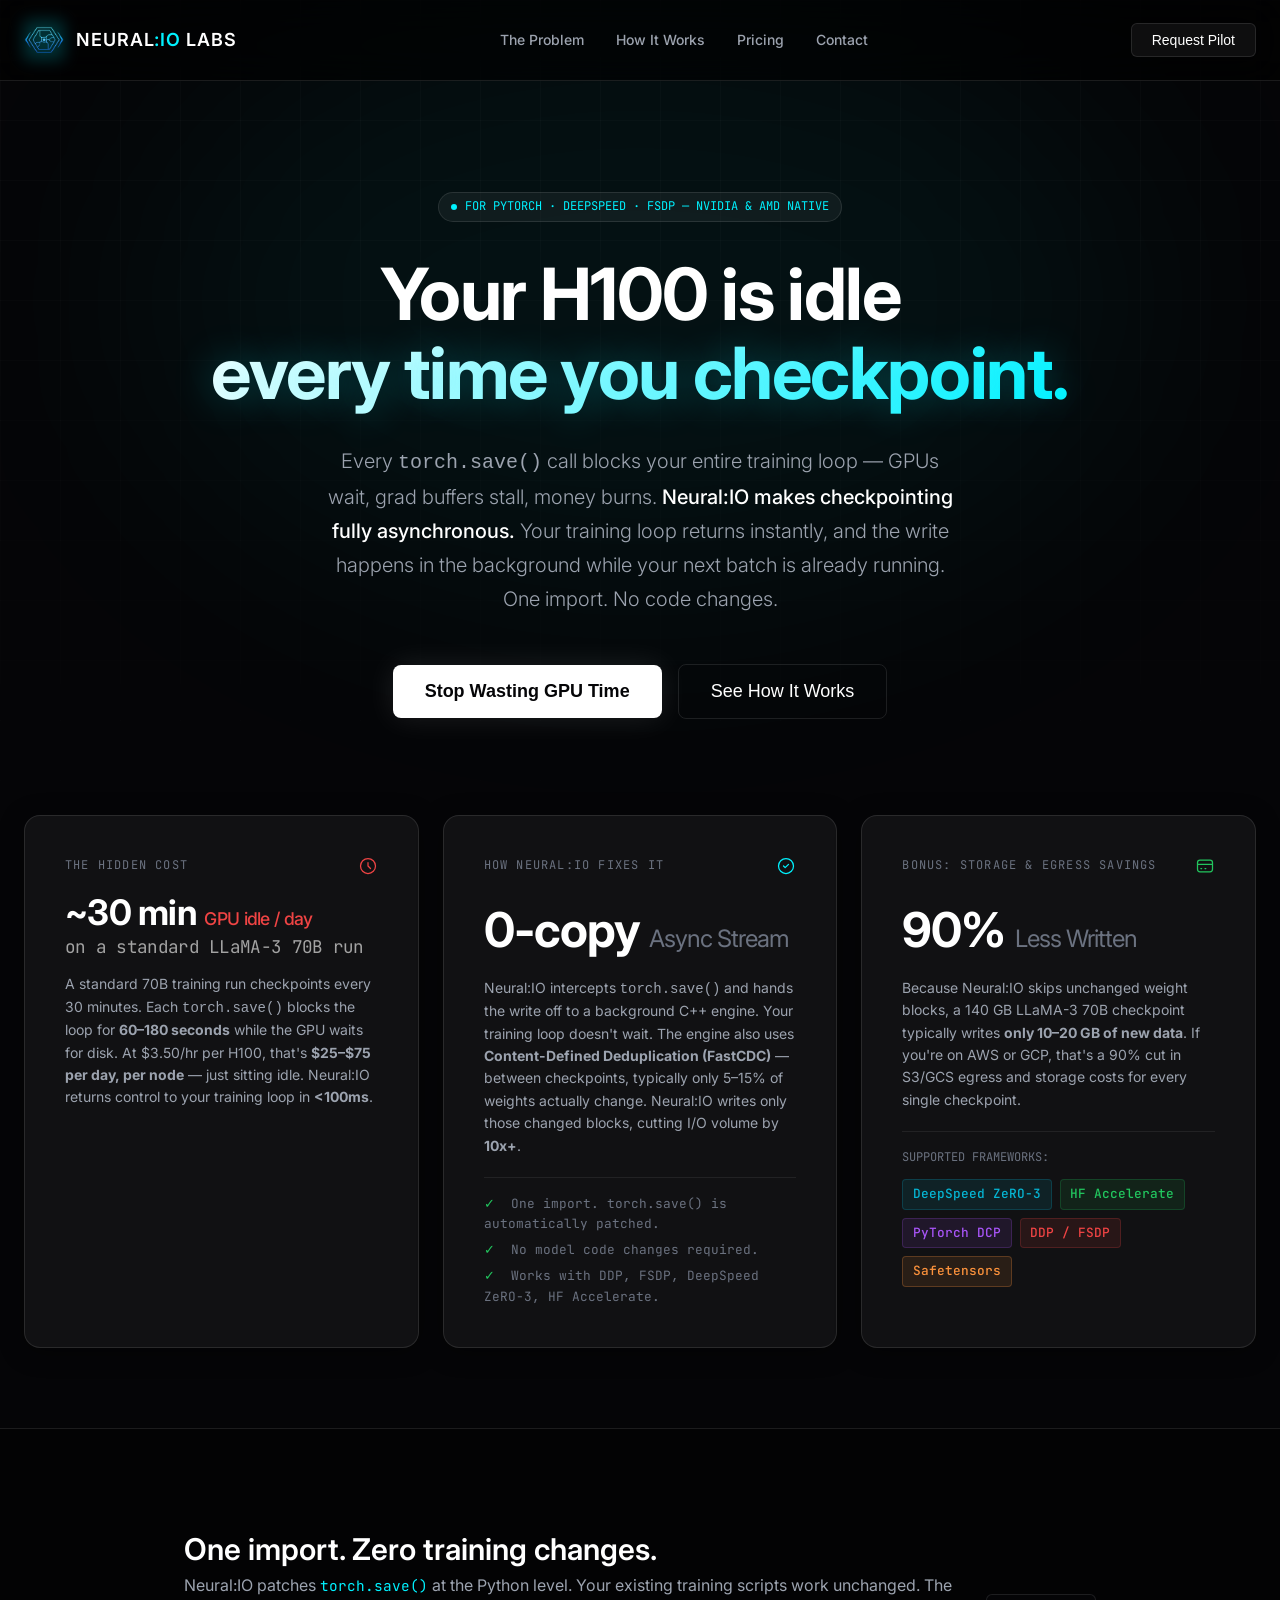
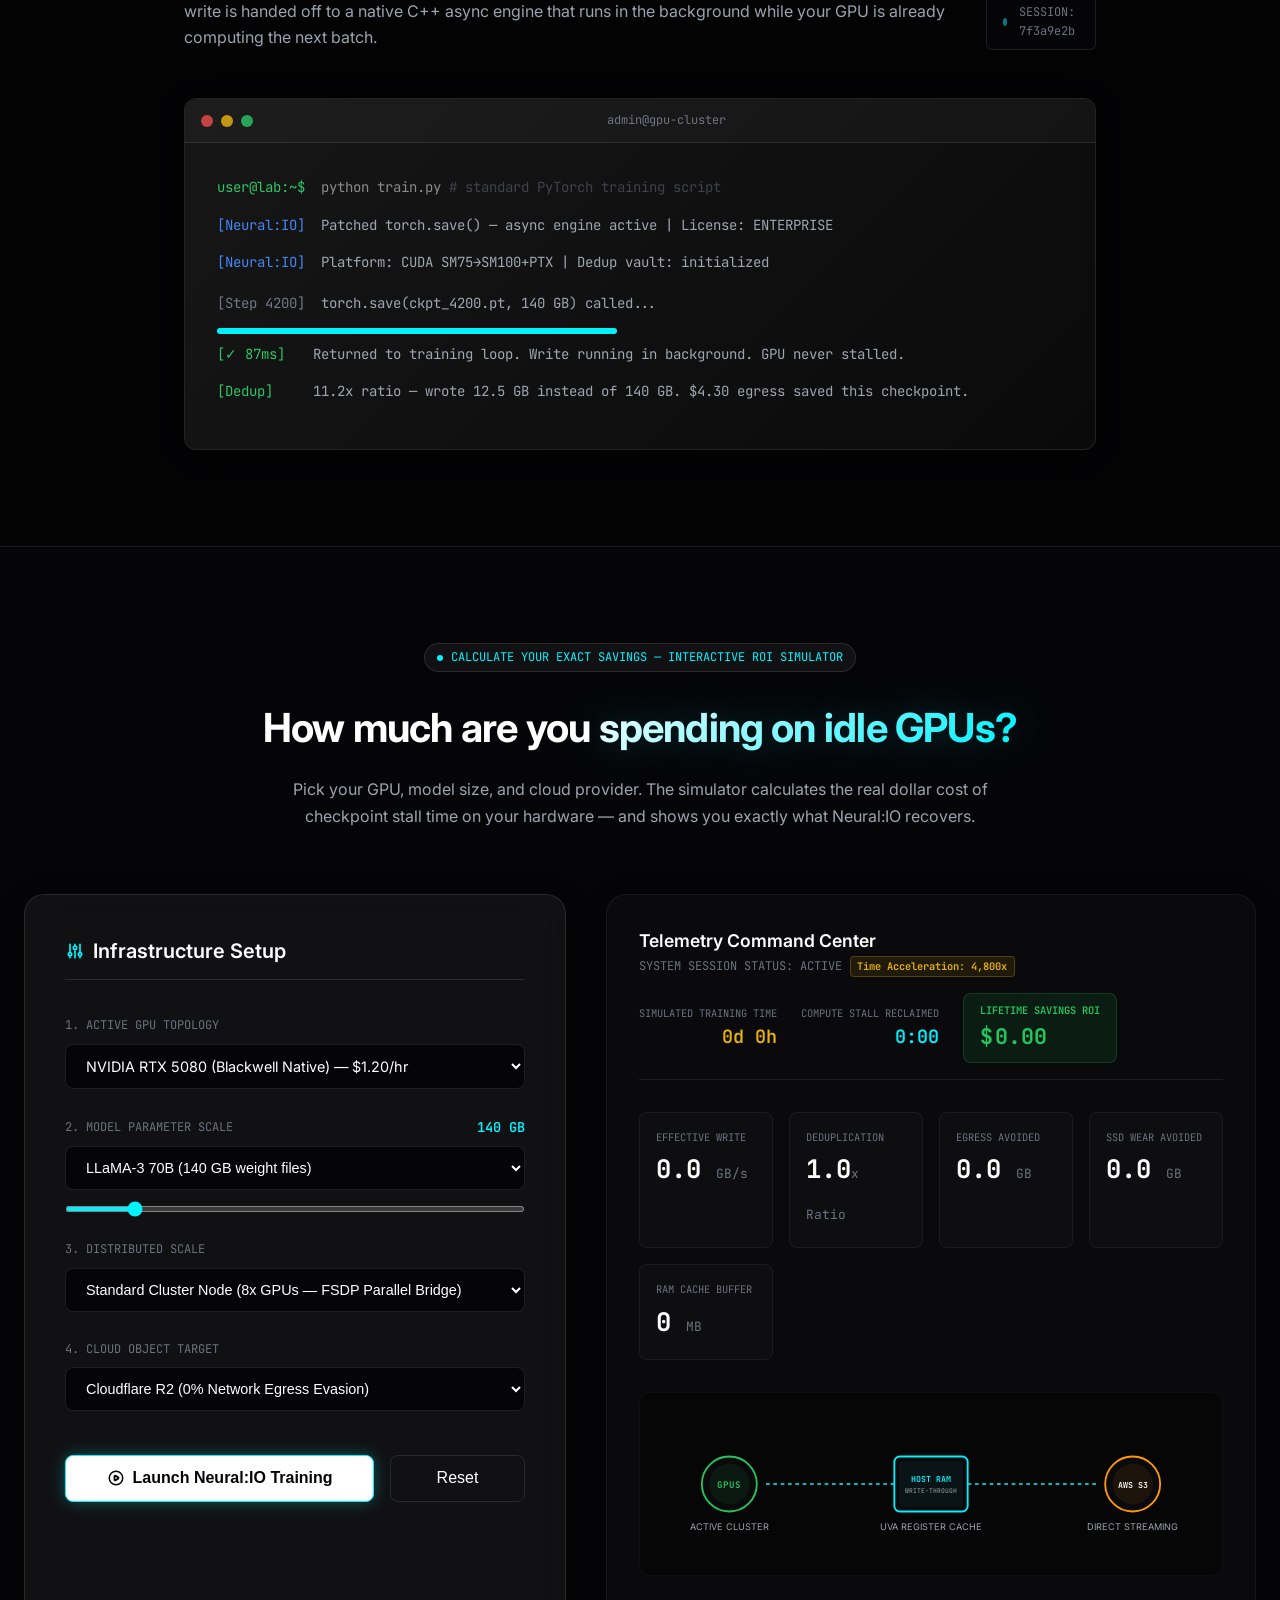
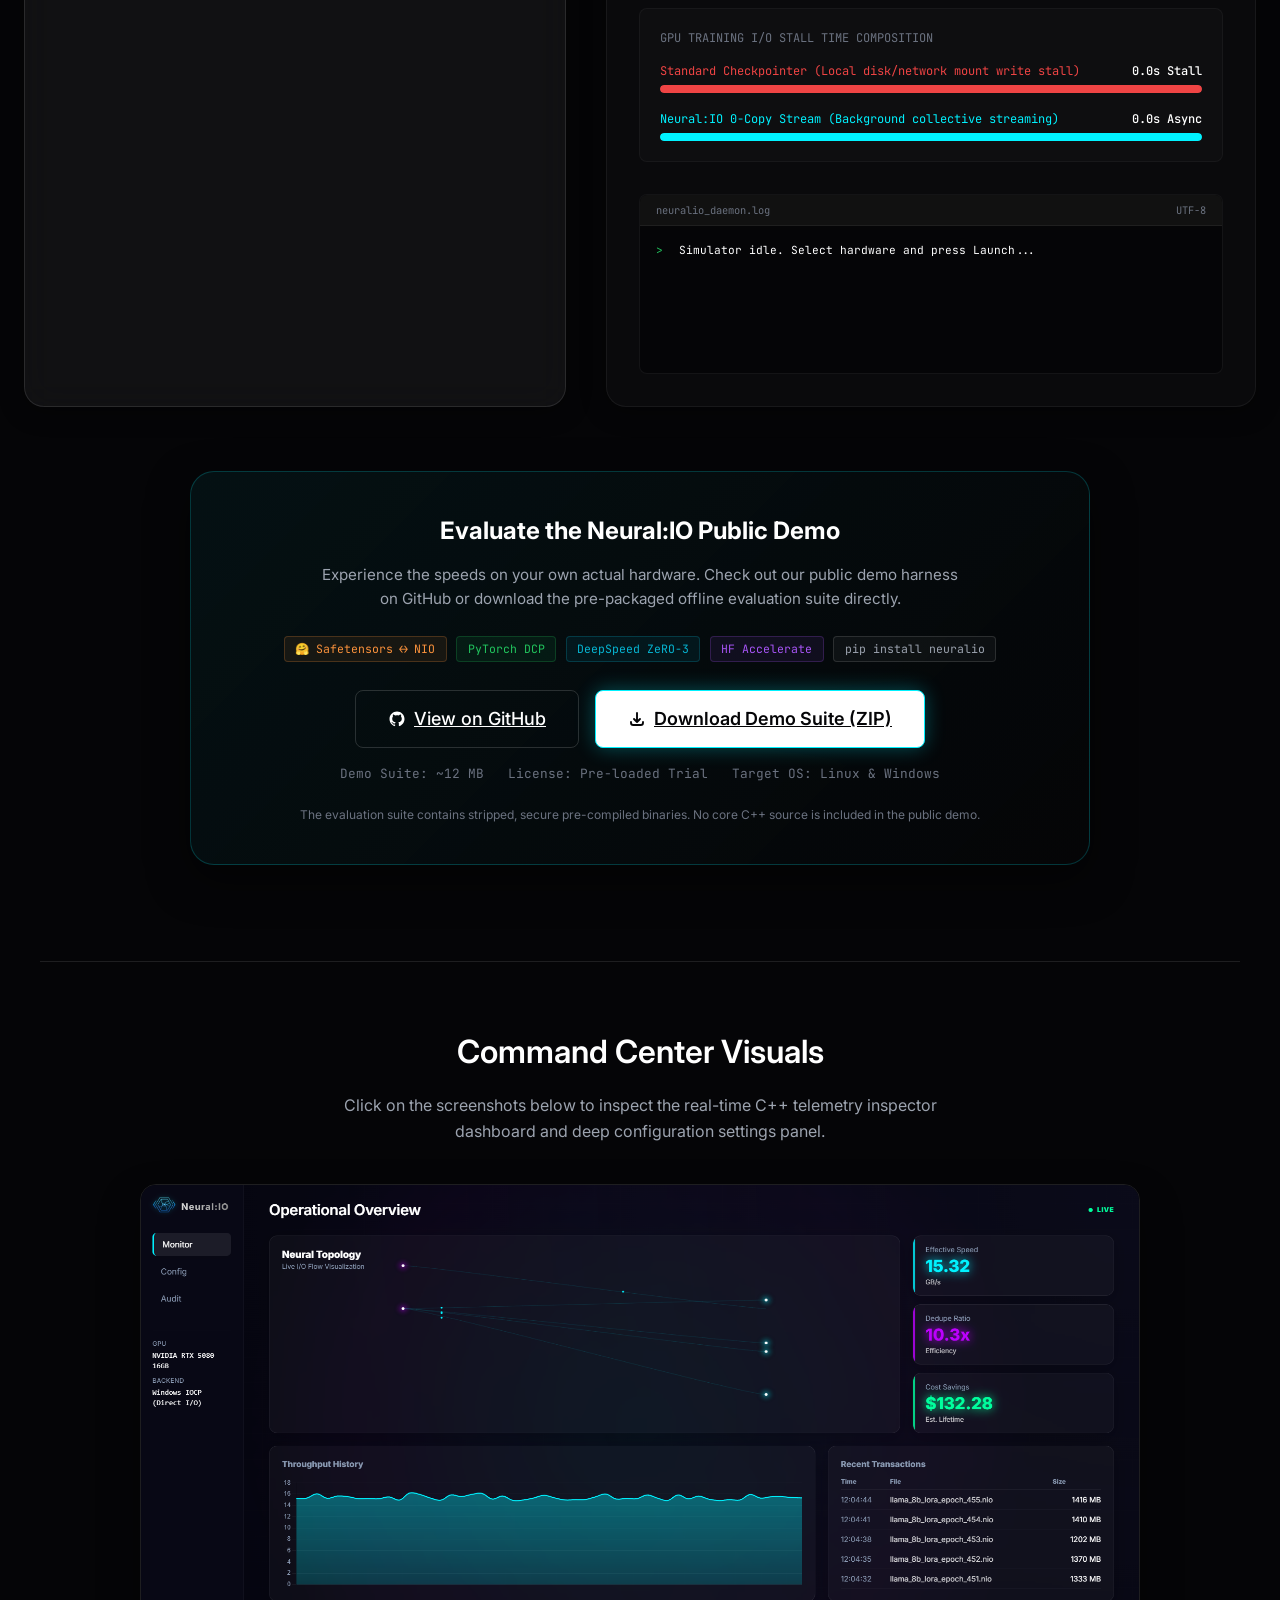
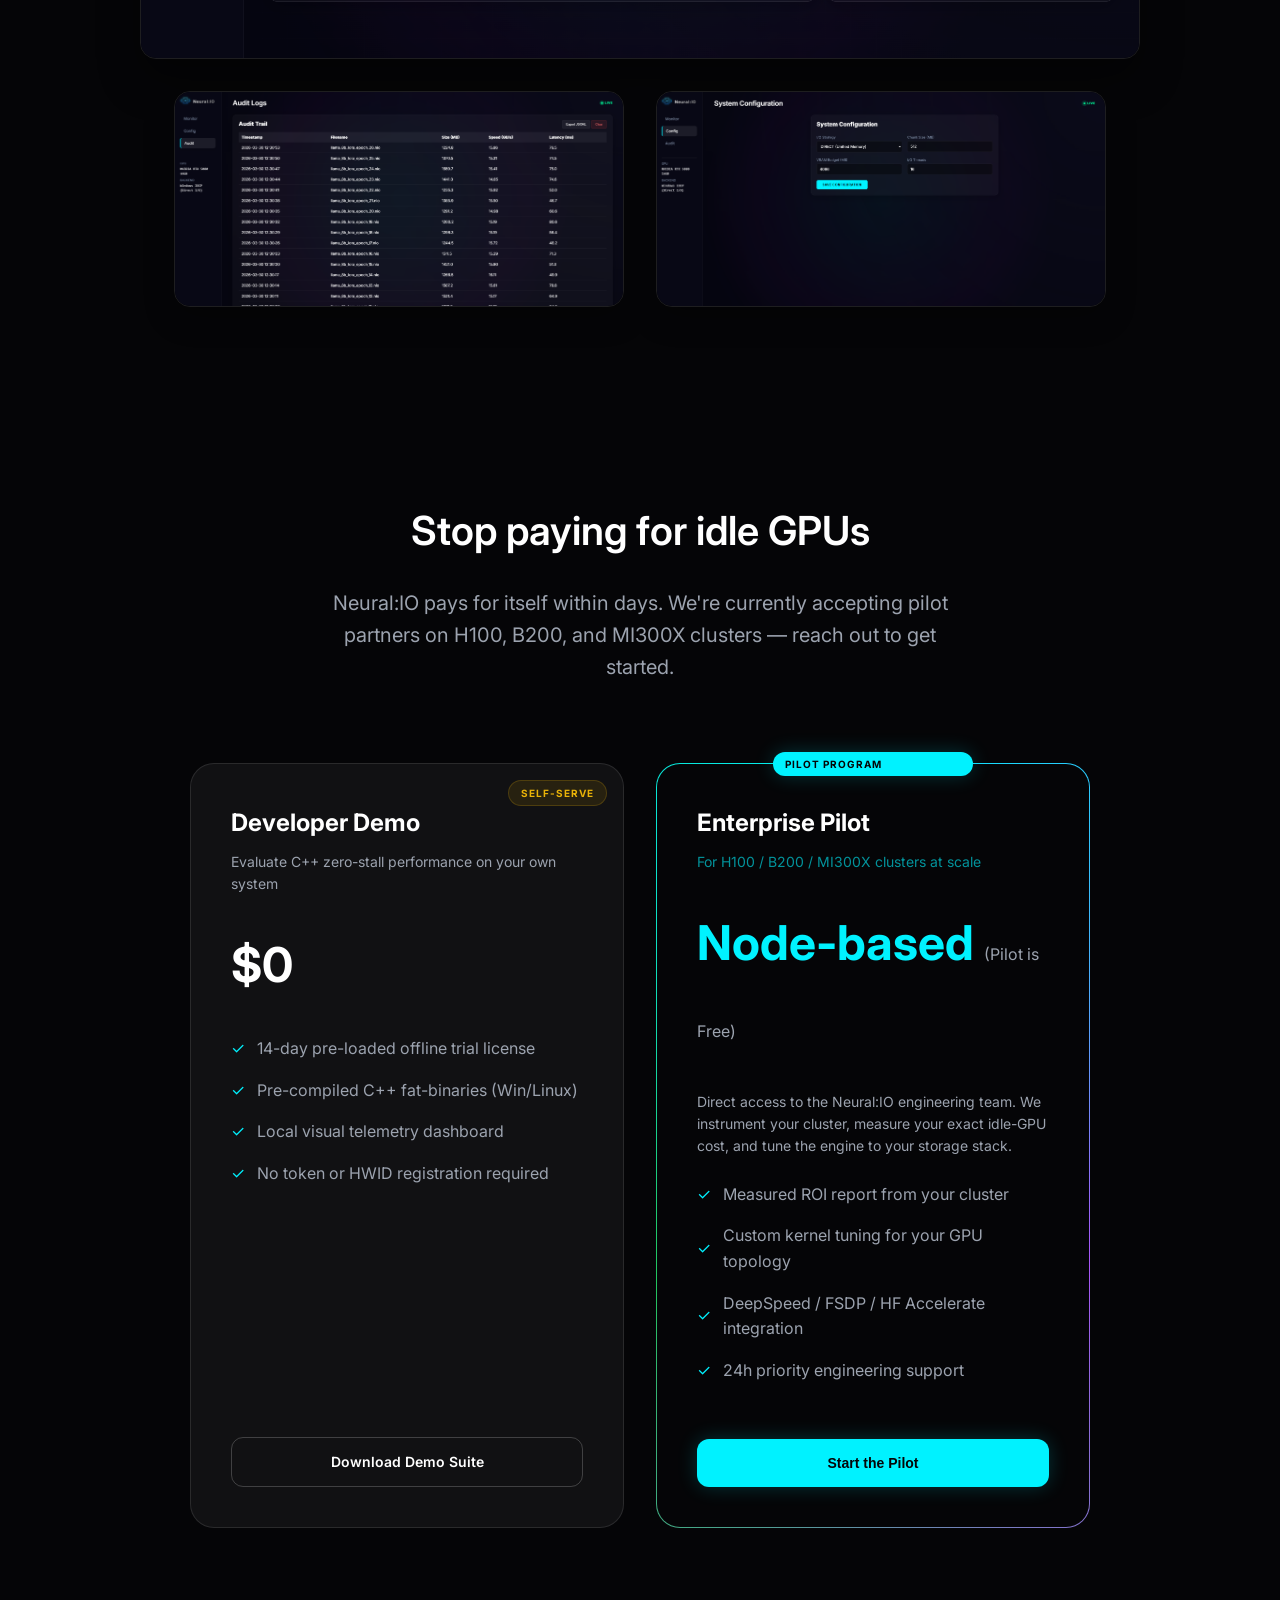
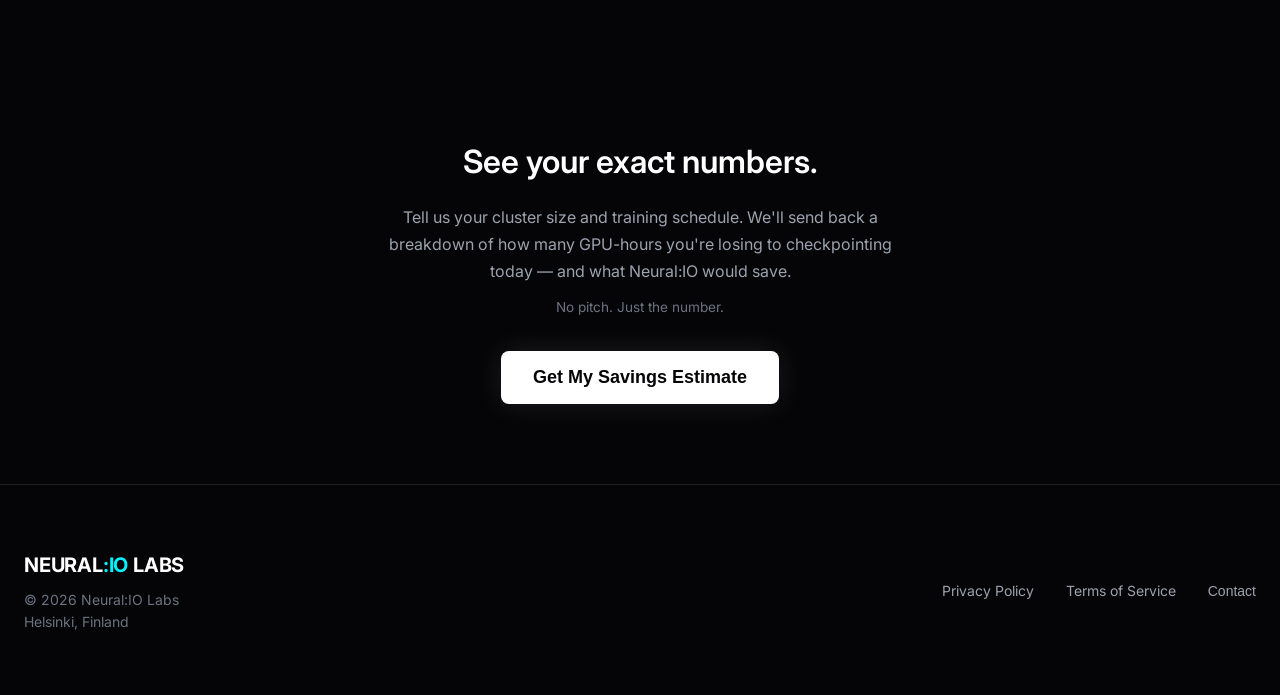
==== commit 6ca577fe: "docs: align pricing grid with developer demo suite and direct download" ====
--- a/index.html
+++ b/index.html
@@ -637,21 +637,21 @@
         </div>
 
         <div class="pricing-grid">
-            <!-- 24h Demo Tier -->
+            <!-- Standalone Demo Tier -->
             <div class="pricing-card">
-                <span class="pricing-badge">Try It</span>
-                <h3 class="pricing-name">Free Trial</h3>
-                <p class="pricing-description">Verify the zero-stall claim on your own hardware</p>
+                <span class="pricing-badge">Self-Serve</span>
+                <h3 class="pricing-name">Developer Demo</h3>
+                <p class="pricing-description">Evaluate C++ zero-stall performance on your own system</p>
                 <div class="pricing-price">$0</div>
                 <ul class="pricing-features">
-                    <li>24-hour token, your own GPU</li>
-                    <li>Full async engine + deduplication</li>
-                    <li>Real-time stall-time comparison dashboard</li>
-                    <li>Community support</li>
+                    <li>14-day pre-loaded offline trial license</li>
+                    <li>Pre-compiled C++ fat-binaries (Win/Linux)</li>
+                    <li>Local visual telemetry dashboard</li>
+                    <li>No token or HWID registration required</li>
                 </ul>
-                <button class="pricing-btn outline" onclick="openContactModal()" data-track="pricing-sandbox">
-                    Request Trial Token
-                </button>
+                <a href="assets/neuralio-demo-suite.zip" class="pricing-btn outline" download style="text-decoration: none; display: block; text-align: center; line-height: 1.2;" data-track="pricing-download-demo">
+                    Download Demo Suite
+                </a>
             </div>
 
             <!-- Enterprise Pilot -->
